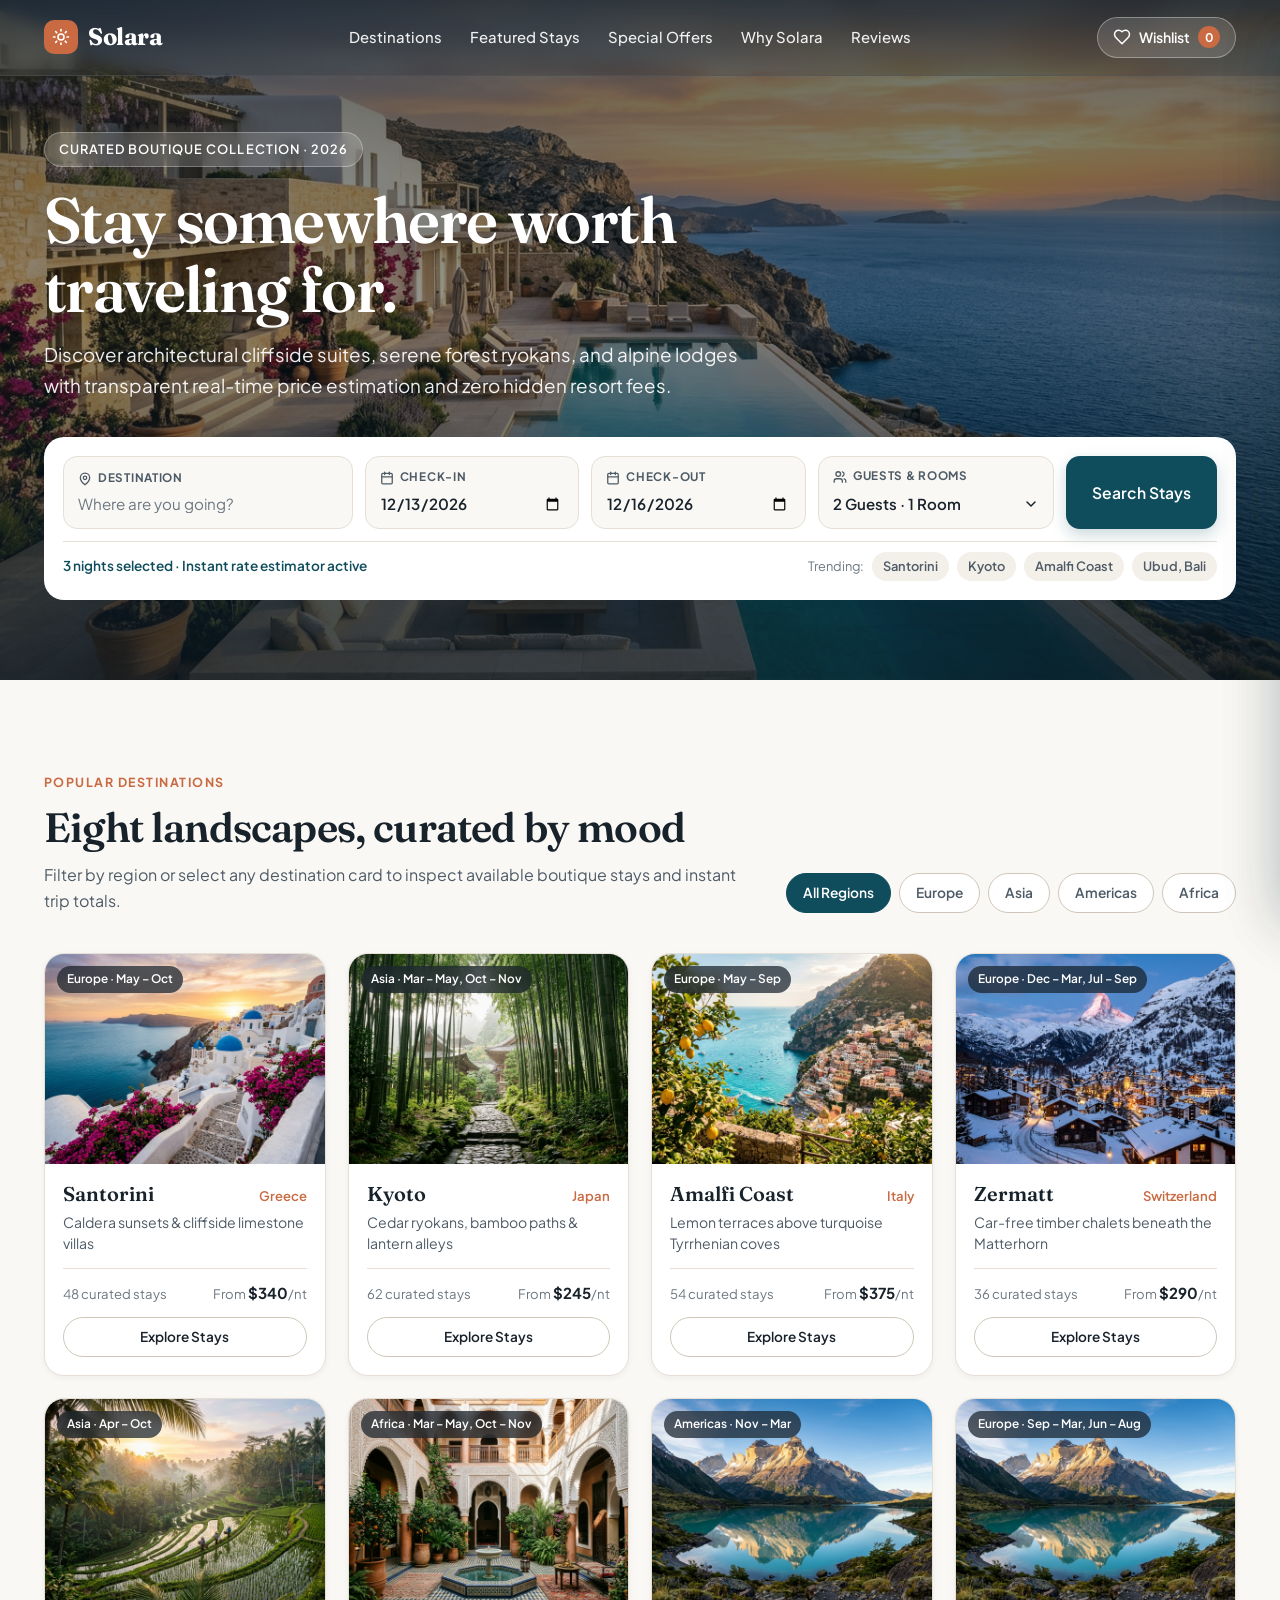
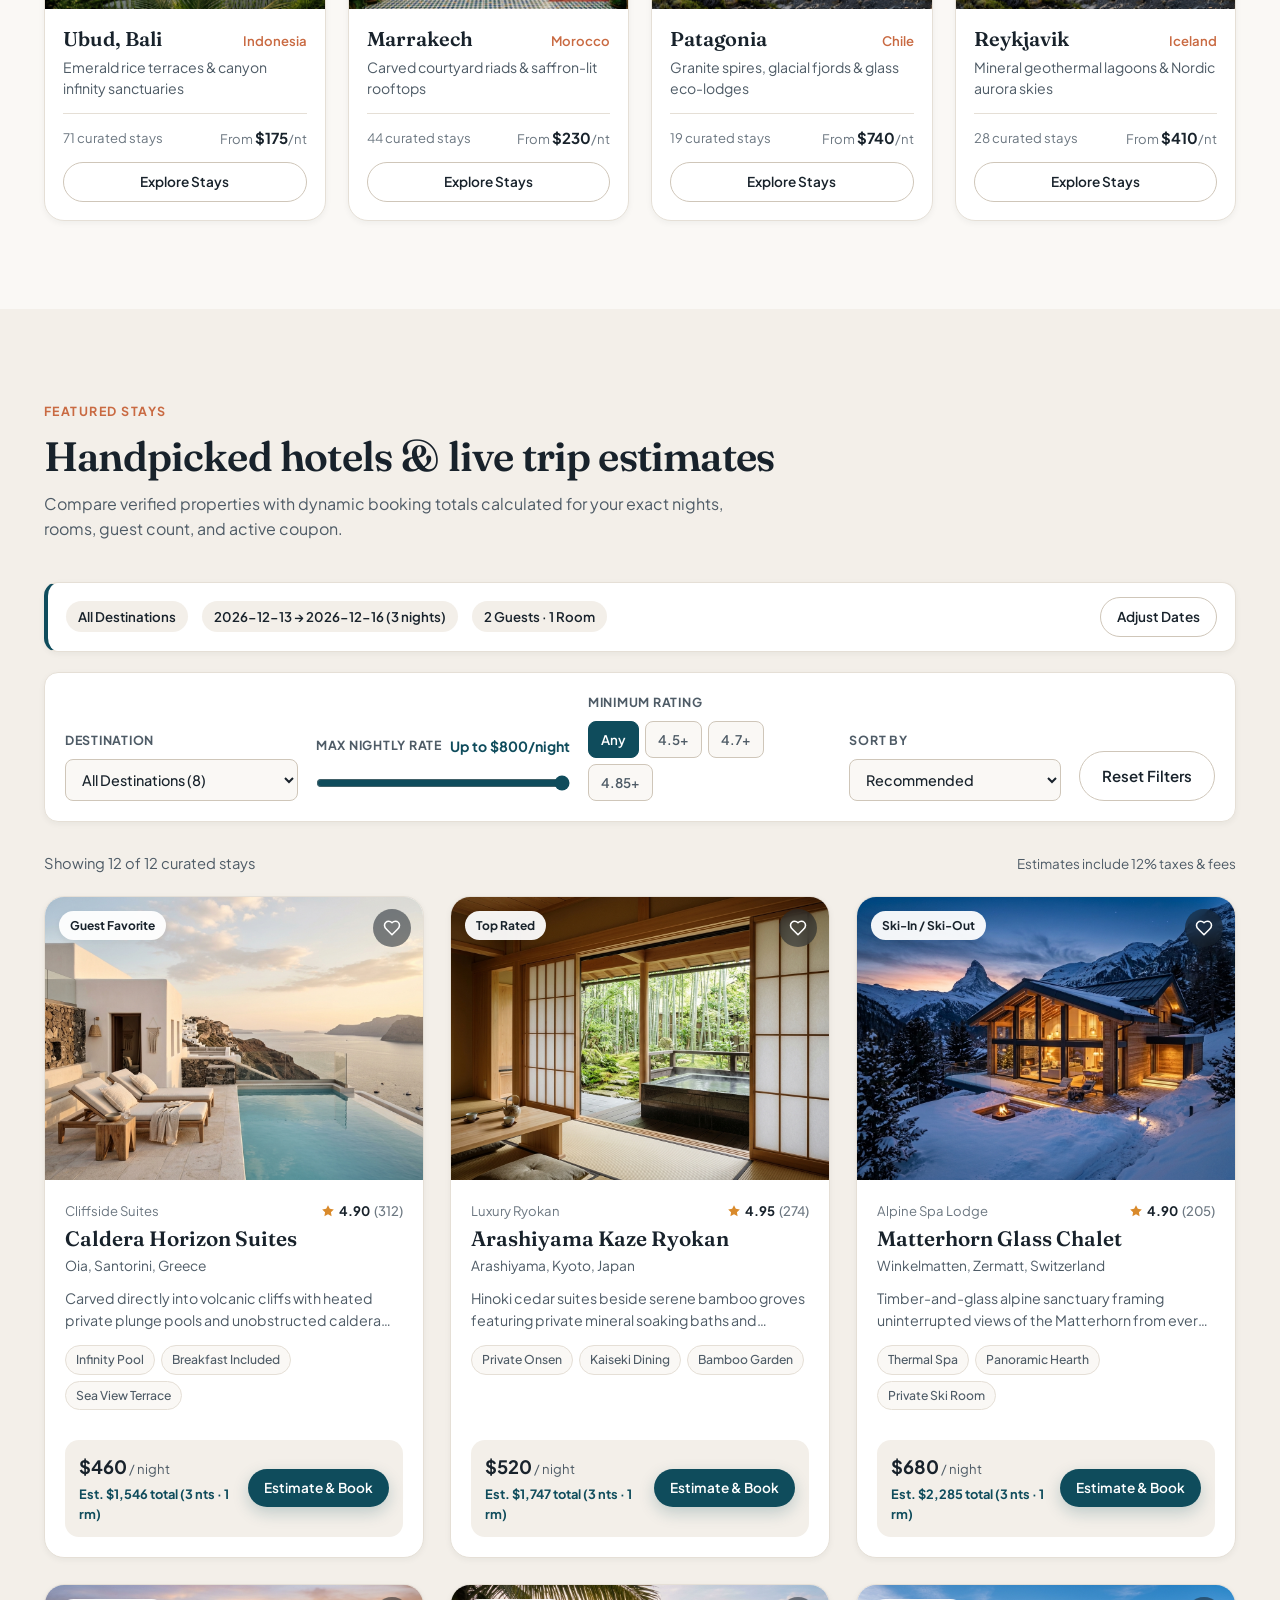
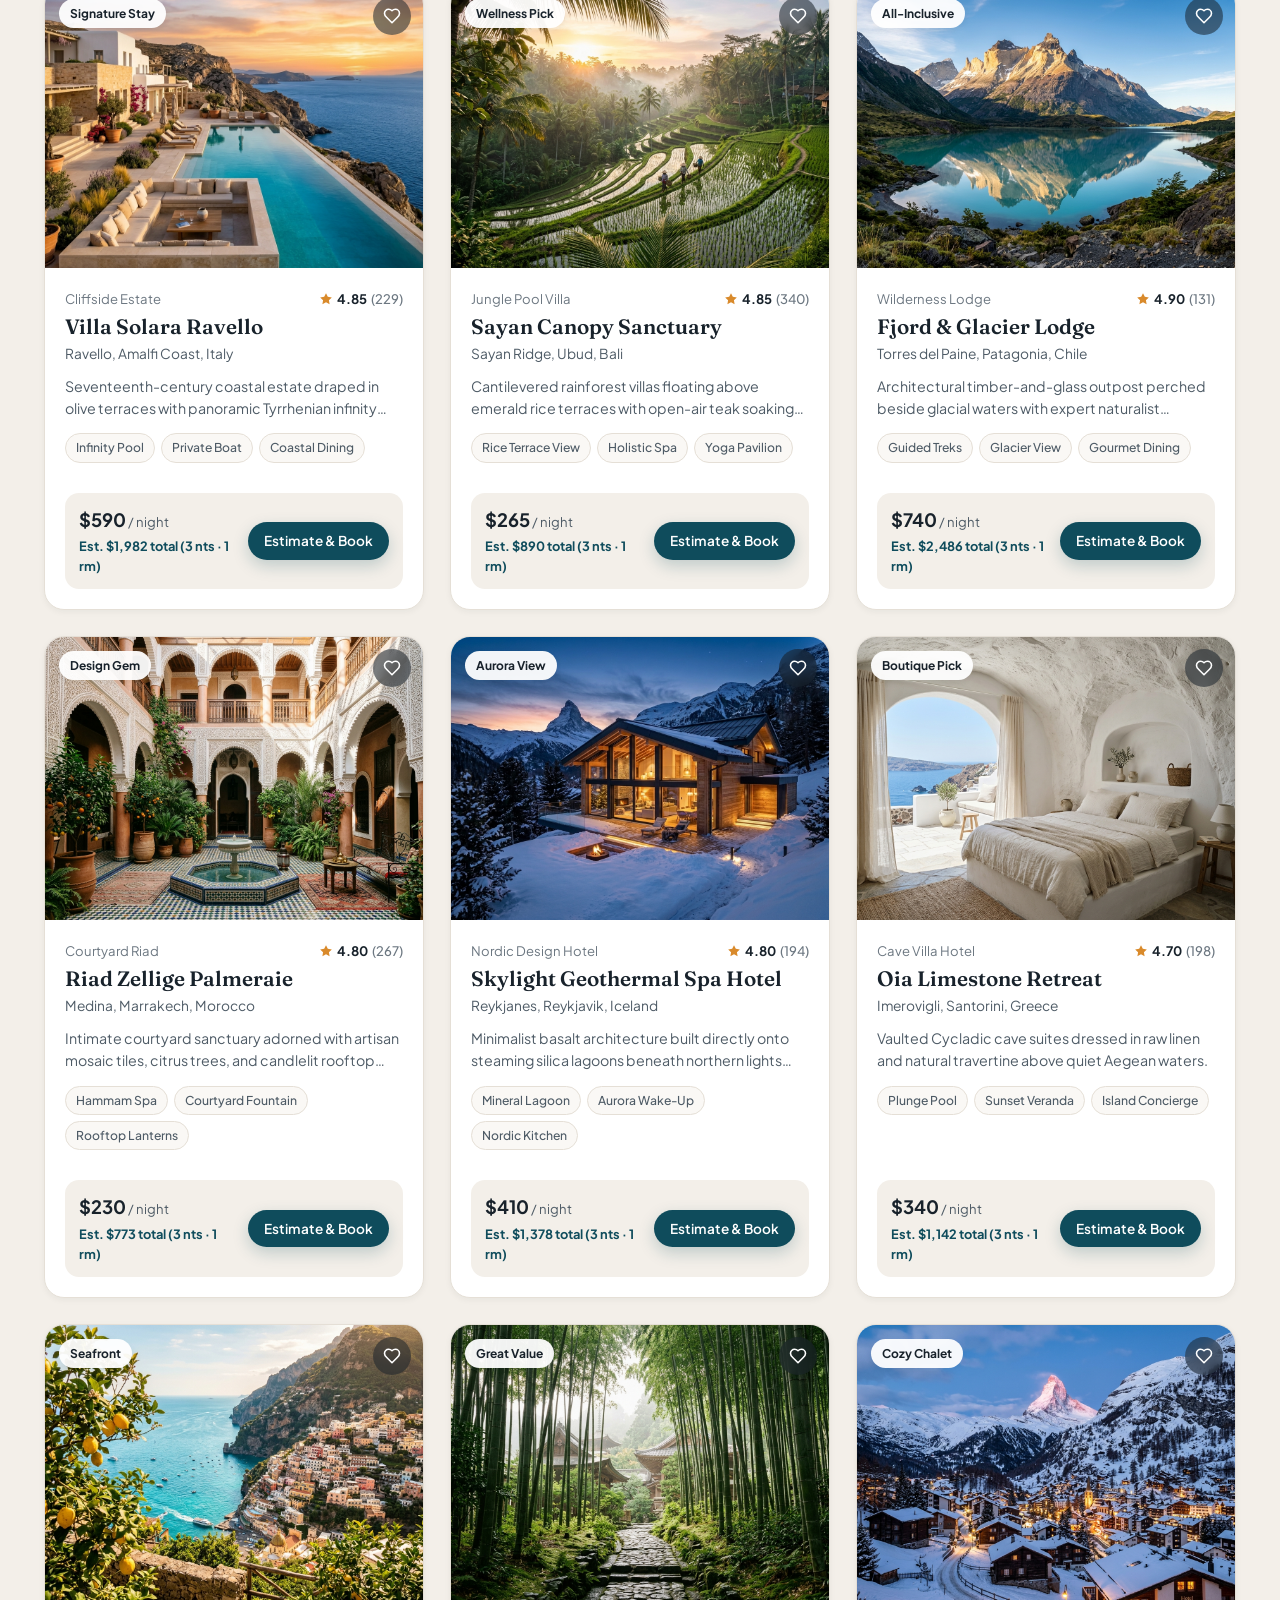
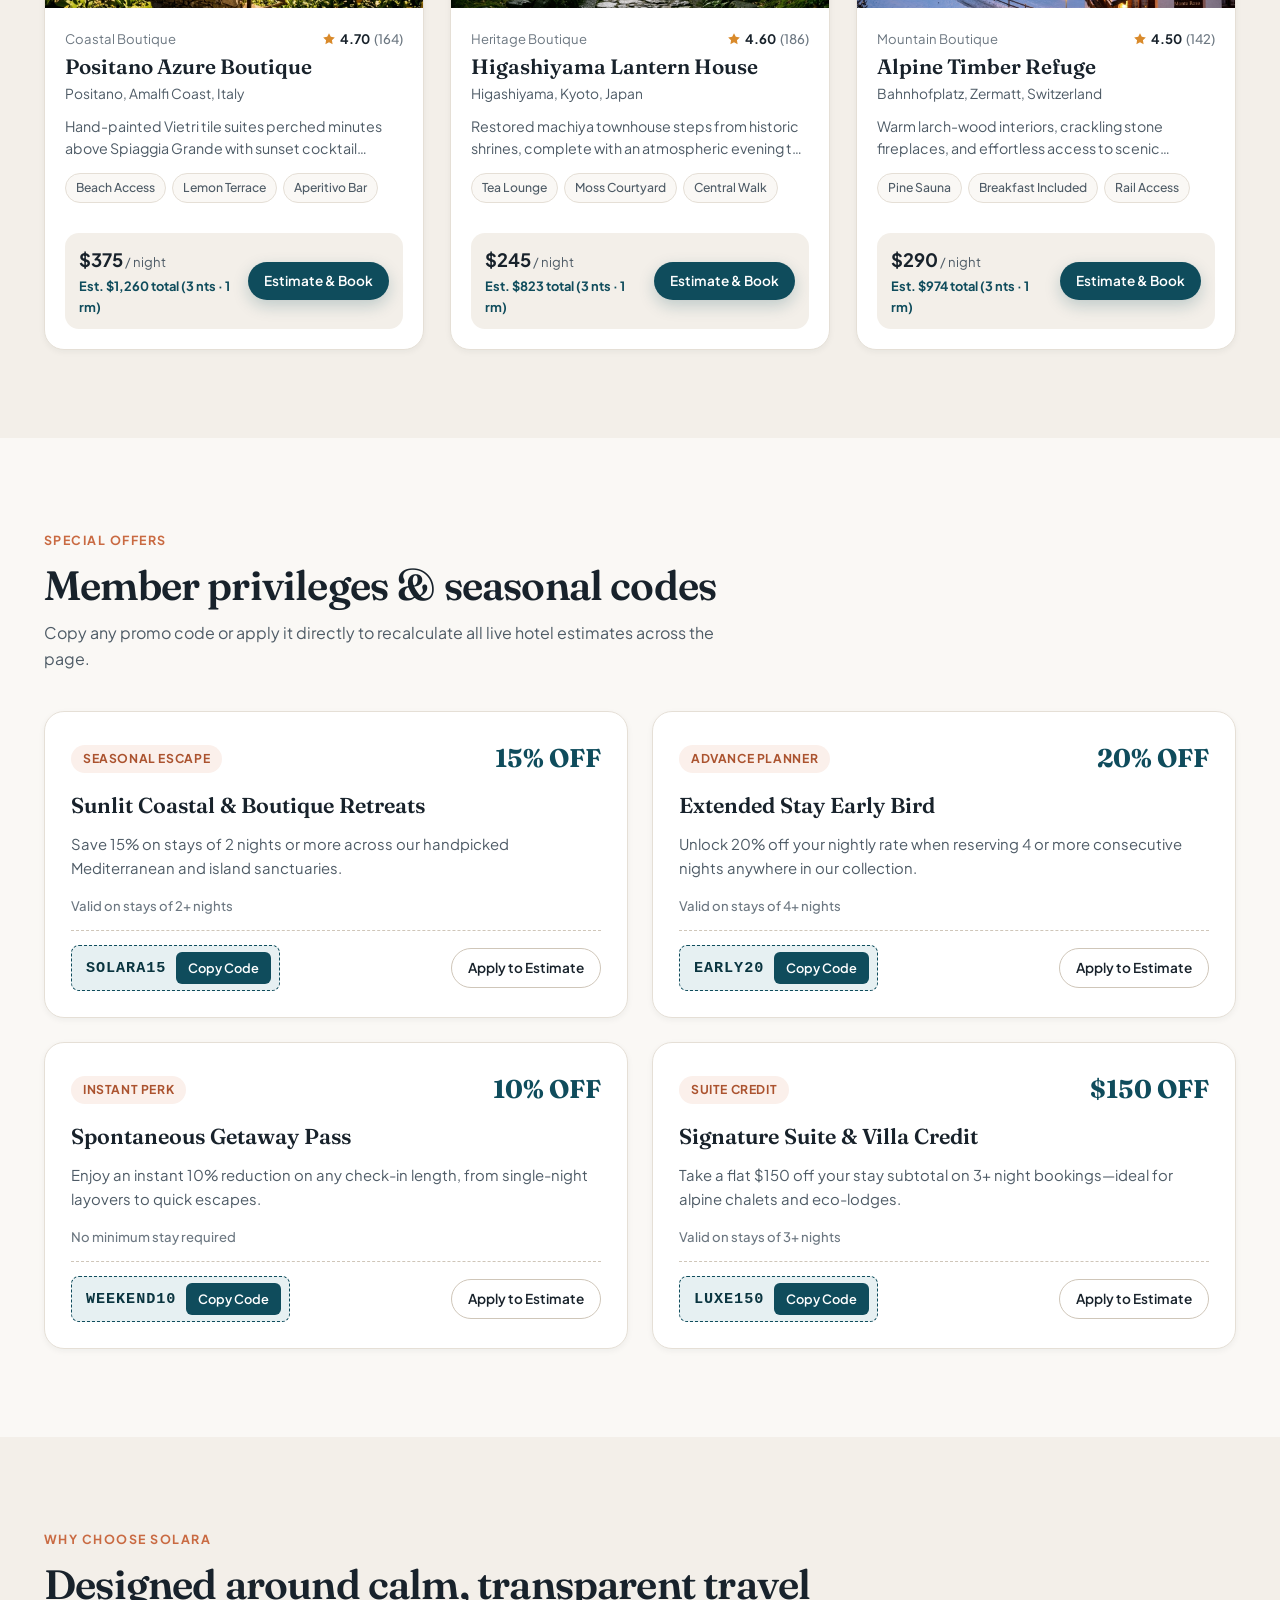
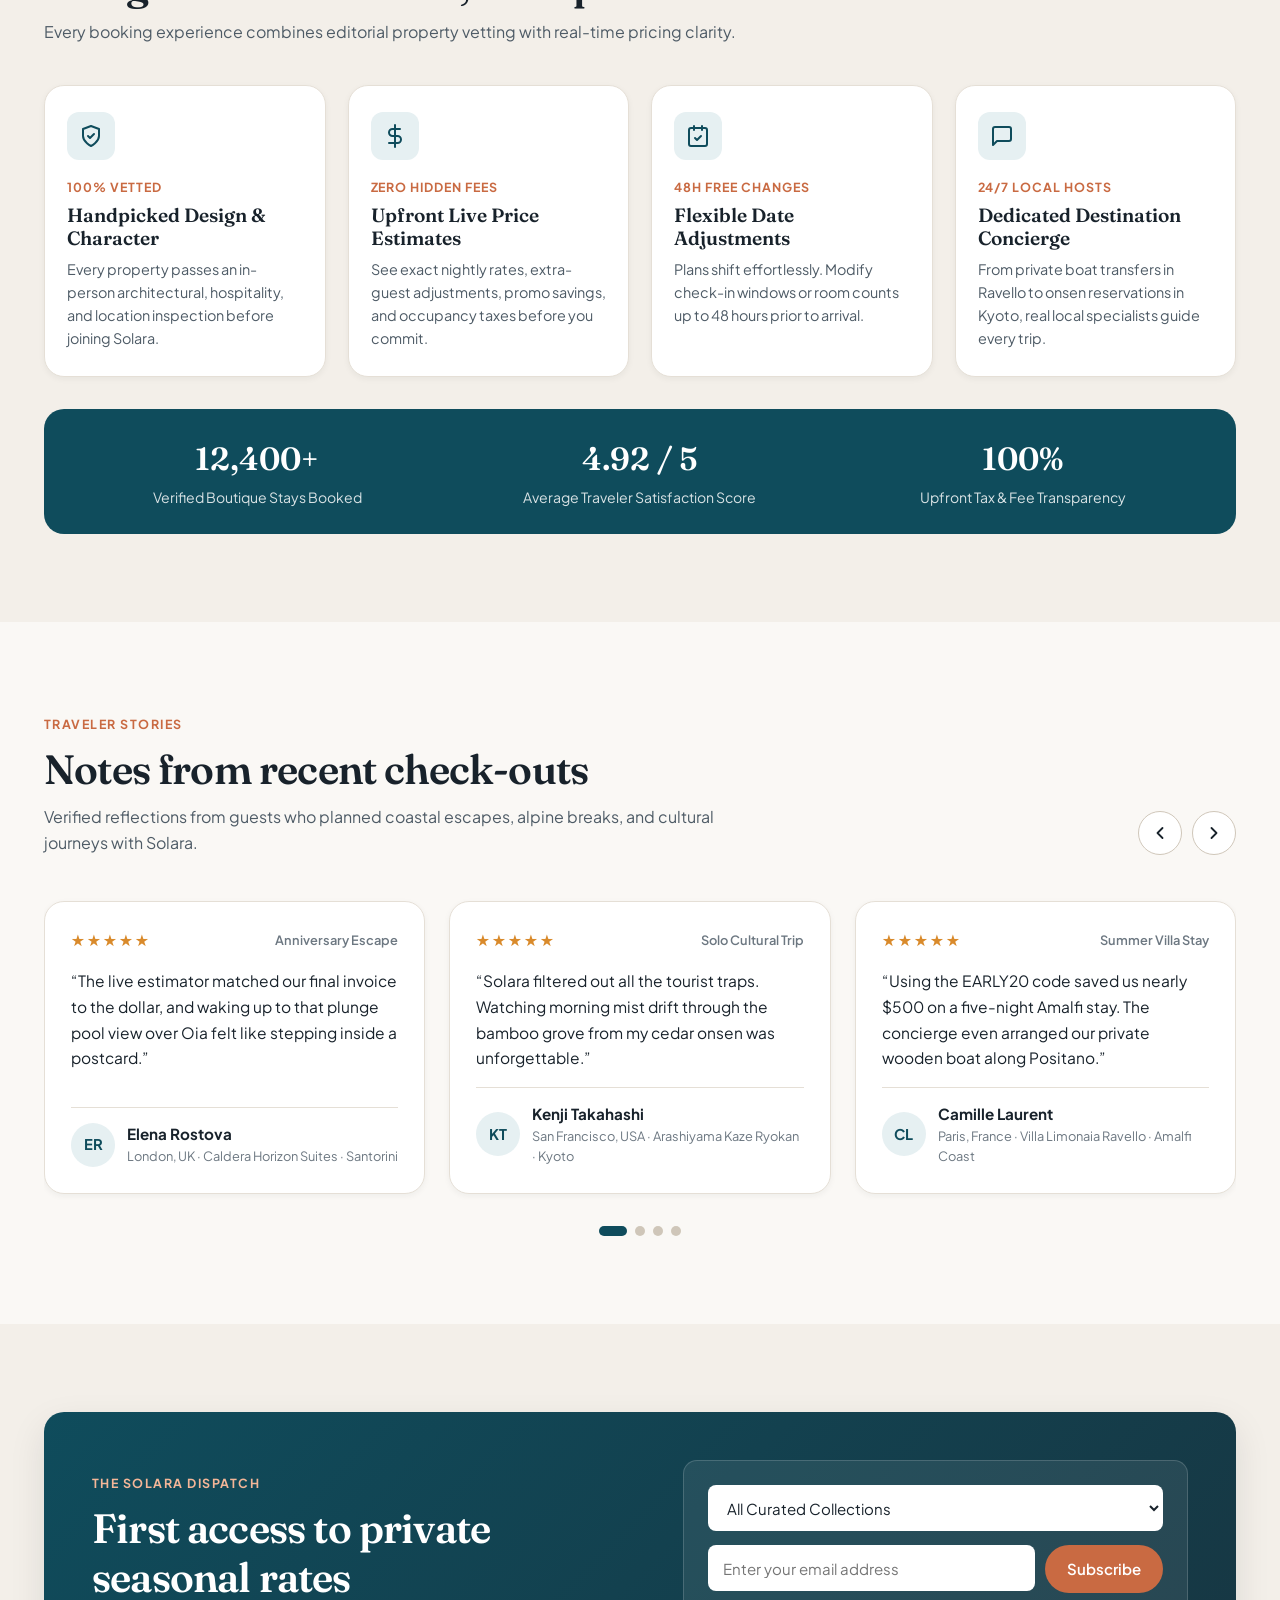
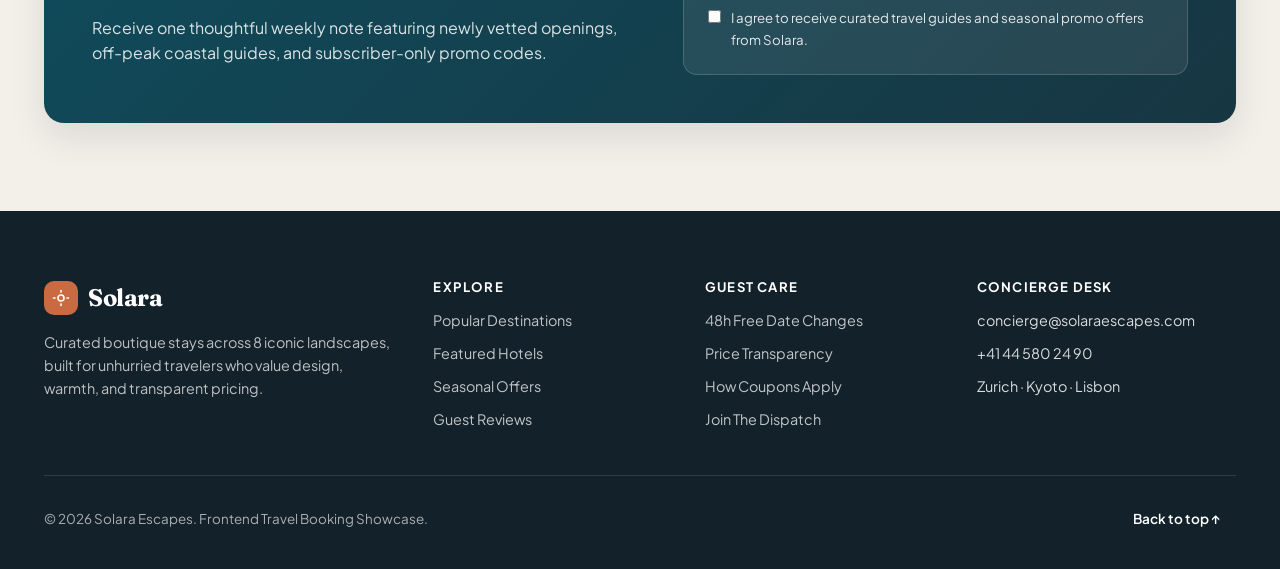
==== index.html @ 604e989c "first commit" ====
<!DOCTYPE html>
<html lang="en">
  <head>
    <meta charset="UTF-8" />
    <meta name="viewport" content="width=device-width, initial-scale=1.0" />
    <meta
      name="description"
      content="Solara curates architectural boutique hotels, cliffside villas, alpine chalets, and cultural sanctuaries with live transparent booking price estimation."
    />
    <title>Solara — Curated Boutique Stays & Travel Booking</title>

    <!-- Editorial Typography -->
    <link rel="preconnect" href="https://fonts.googleapis.com" />
    <link rel="preconnect" href="https://fonts.gstatic.com" crossorigin />
    <link
      href="https://fonts.googleapis.com/css2?family=Fraunces:opsz,wght@9..144,500;9..144,600;9..144,700&family=Plus+Jakarta+Sans:wght@400;500;600;700&display=swap"
      rel="stylesheet"
    />

    <!-- AOS (Animate On Scroll) -->
    <link rel="stylesheet" href="https://unpkg.com/aos@2.3.4/dist/aos.css" />

    <!-- Project Stylesheets -->
    <link rel="stylesheet" href="css/reset.css" />
    <link rel="stylesheet" href="css/style.css" />
    <link rel="stylesheet" href="css/responsive.css" />
  </head>
  <body>
    <!-- ===================================================================
         Header & Navigation
         =================================================================== -->
    <header id="siteHeader" class="site-header">
      <div class="container header-inner">
        <a href="#top" class="brand-logo" aria-label="Solara Homepage">
          <span class="brand-mark" aria-hidden="true">
            <svg width="18" height="18" viewBox="0 0 24 24" fill="none" stroke="currentColor" stroke-width="2.2" stroke-linecap="round" stroke-linejoin="round">
              <circle cx="12" cy="12" r="4"></circle>
              <path d="M12 2v2"></path>
              <path d="M12 20v2"></path>
              <path d="m4.93 4.93 1.41 1.41"></path>
              <path d="m17.66 17.66 1.41 1.41"></path>
              <path d="M2 12h2"></path>
              <path d="M20 12h2"></path>
              <path d="m6.34 17.66-1.41 1.41"></path>
              <path d="m19.07 4.93-1.41 1.41"></path>
            </svg>
          </span>
          <span>Solara</span>
        </a>

        <nav class="main-nav" aria-label="Primary Navigation">
          <a href="#destinations" class="nav-link">Destinations</a>
          <a href="#hotels" class="nav-link">Featured Stays</a>
          <a href="#offers" class="nav-link">Special Offers</a>
          <a href="#why-us" class="nav-link">Why Solara</a>
          <a href="#testimonials" class="nav-link">Reviews</a>
        </nav>

        <div class="header-actions">
          <button
            type="button"
            id="headerPromoPill"
            class="header-promo-pill"
            hidden
            title="Click to remove active promo code"
          ></button>

          <button
            type="button"
            id="wishlistOpenBtn"
            class="wishlist-trigger"
            aria-label="Open saved wishlist"
          >
            <svg width="18" height="18" viewBox="0 0 24 24" fill="none" stroke="currentColor" stroke-width="2" stroke-linecap="round" stroke-linejoin="round" aria-hidden="true">
              <path d="M19 14c1.49-1.46 3-3.21 3-5.5A5.5 5.5 0 0 0 16.5 3c-1.76 0-3 .5-4.5 2-1.5-1.5-2.74-2-4.5-2A5.5 5.5 0 0 0 2 8.5c0 2.3 1.5 4.05 3 5.5l7 7Z"></path>
            </svg>
            <span class="wishlist-label">Wishlist</span>
            <span id="wishlistCount" class="wishlist-count">0</span>
          </button>

          <button
            type="button"
            id="mobileMenuBtn"
            class="mobile-menu-btn"
            aria-label="Open navigation menu"
            aria-expanded="false"
            aria-controls="mobileNavPanel"
          >
            <svg width="22" height="22" viewBox="0 0 24 24" fill="none" stroke="currentColor" stroke-width="2" stroke-linecap="round" stroke-linejoin="round" aria-hidden="true">
              <line x1="3" y1="6" x2="21" y2="6"></line>
              <line x1="3" y1="12" x2="21" y2="12"></line>
              <line x1="3" y1="18" x2="21" y2="18"></line>
            </svg>
          </button>
        </div>
      </div>
    </header>

    <!-- Mobile Navigation Drawer -->
    <div id="mobileNavBackdrop" class="mobile-nav-backdrop" aria-hidden="true"></div>
    <aside
      id="mobileNavPanel"
      class="mobile-nav-panel"
      aria-label="Mobile Navigation"
      aria-hidden="true"
    >
      <div class="mobile-nav-header">
        <span class="brand-logo" style="font-size: 1.3rem;">
          <span class="brand-mark" aria-hidden="true" style="width: 28px; height: 28px;">
            <svg width="15" height="15" viewBox="0 0 24 24" fill="none" stroke="currentColor" stroke-width="2.2" stroke-linecap="round" stroke-linejoin="round">
              <circle cx="12" cy="12" r="4"></circle>
              <path d="M12 2v2"></path>
              <path d="M12 20v2"></path>
              <path d="M2 12h2"></path>
              <path d="M20 12h2"></path>
            </svg>
          </span>
          <span>Solara</span>
        </span>
        <button type="button" id="mobileNavCloseBtn" class="close-icon-btn" aria-label="Close navigation menu">
          <svg width="18" height="18" viewBox="0 0 24 24" fill="none" stroke="currentColor" stroke-width="2.2" stroke-linecap="round" stroke-linejoin="round">
            <line x1="18" y1="6" x2="6" y2="18"></line>
            <line x1="6" y1="6" x2="18" y2="18"></line>
          </svg>
        </button>
      </div>

      <nav class="mobile-nav-links">
        <a href="#destinations" class="mobile-nav-link">Popular Destinations</a>
        <a href="#hotels" class="mobile-nav-link">Featured Hotels</a>
        <a href="#offers" class="mobile-nav-link">Special Offers</a>
        <a href="#why-us" class="mobile-nav-link">Why Choose Us</a>
        <a href="#testimonials" class="mobile-nav-link">Traveler Stories</a>
        <a href="#newsletter" class="mobile-nav-link">Newsletter</a>
      </nav>

      <div class="mobile-nav-footer">
        <button type="button" id="mobileWishlistBtn" class="btn btn-secondary">
          View Saved Wishlist
        </button>
        <a href="#hotels" class="btn btn-primary mobile-nav-cta">Browse All Stays</a>
      </div>
    </aside>

    <!-- ===================================================================
         Main Content
         =================================================================== -->
    <main id="top">
      <!-- Hero Section with Destination Search -->
      <section class="hero" aria-label="Destination search hero">
        <div class="hero-media" aria-hidden="true">
          <img
            src="assets/images/hero-coastal.jpg"
            alt="Sunlit Mediterranean cliffside infinity pool overlooking turquoise sea at golden hour"
            class="hero-bg-img"
          />
          <div class="hero-scrim"></div>
        </div>

        <div class="container hero-content">
          <div class="hero-copy" data-aos="fade-up">
            <span class="hero-eyebrow">Curated Boutique Collection · 2026</span>
            <h1 class="hero-title">Stay somewhere worth traveling for.</h1>
            <p class="hero-subtitle">
              Discover architectural cliffside suites, serene forest ryokans, and alpine lodges with transparent real-time price estimation and zero hidden resort fees.
            </p>
          </div>

          <div class="search-card" data-aos="fade-up" data-aos-delay="120">
            <form id="heroSearchForm" class="search-form" novalidate>
              <!-- Destination Field -->
              <div class="search-field" id="destinationField">
                <label for="destinationInput" class="search-label">
                  <svg width="14" height="14" viewBox="0 0 24 24" fill="none" stroke="currentColor" stroke-width="2.2" stroke-linecap="round" stroke-linejoin="round" aria-hidden="true">
                    <path d="M20 10c0 6-8 12-8 12s-8-6-8-12a8 8 0 0 1 16 0Z"></path>
                    <circle cx="12" cy="10" r="3"></circle>
                  </svg>
                  Destination
                </label>
                <div class="search-input-wrap">
                  <input
                    type="text"
                    id="destinationInput"
                    class="search-input"
                    placeholder="Where are you going?"
                    autocomplete="off"
                    aria-autocomplete="list"
                    aria-controls="destinationSuggestions"
                  />
                  <button
                    type="button"
                    id="clearDestinationBtn"
                    class="input-clear-btn"
                    aria-label="Clear destination"
                    hidden
                  >
                    &times;
                  </button>
                </div>
                <div
                  id="destinationSuggestions"
                  class="destination-suggestions"
                  role="listbox"
                  hidden
                ></div>
              </div>

              <!-- Check-in Date -->
              <div class="search-field" id="checkInField">
                <label for="checkInInput" class="search-label">
                  <svg width="14" height="14" viewBox="0 0 24 24" fill="none" stroke="currentColor" stroke-width="2.2" stroke-linecap="round" stroke-linejoin="round" aria-hidden="true">
                    <rect width="18" height="18" x="3" y="4" rx="2" ry="2"></rect>
                    <line x1="16" y1="2" x2="16" y2="6"></line>
                    <line x1="8" y1="2" x2="8" y2="6"></line>
                    <line x1="3" y1="10" x2="21" y2="10"></line>
                  </svg>
                  Check-in
                </label>
                <input type="date" id="checkInInput" class="search-input" />
              </div>

              <!-- Check-out Date -->
              <div class="search-field" id="checkOutField">
                <label for="checkOutInput" class="search-label">
                  <svg width="14" height="14" viewBox="0 0 24 24" fill="none" stroke="currentColor" stroke-width="2.2" stroke-linecap="round" stroke-linejoin="round" aria-hidden="true">
                    <rect width="18" height="18" x="3" y="4" rx="2" ry="2"></rect>
                    <line x1="16" y1="2" x2="16" y2="6"></line>
                    <line x1="8" y1="2" x2="8" y2="6"></line>
                    <line x1="3" y1="10" x2="21" y2="10"></line>
                  </svg>
                  Check-out
                </label>
                <input type="date" id="checkOutInput" class="search-input" />
              </div>

              <!-- Guests & Rooms Selector -->
              <div class="search-field search-field--guests" id="guestsField">
                <span class="search-label">
                  <svg width="14" height="14" viewBox="0 0 24 24" fill="none" stroke="currentColor" stroke-width="2.2" stroke-linecap="round" stroke-linejoin="round" aria-hidden="true">
                    <path d="M16 21v-2a4 4 0 0 0-4-4H6a4 4 0 0 0-4 4v2"></path>
                    <circle cx="9" cy="7" r="4"></circle>
                    <path d="M22 21v-2a4 4 0 0 0-3-3.87"></path>
                    <path d="M16 3.13a4 4 0 0 1 0 7.75"></path>
                  </svg>
                  Guests &amp; Rooms
                </span>
                <button
                  type="button"
                  id="guestTriggerBtn"
                  class="guest-trigger-btn"
                  aria-expanded="false"
                  aria-controls="guestPopover"
                >
                  <span id="guestSummaryText">2 Guests &middot; 1 Room</span>
                  <svg width="16" height="16" viewBox="0 0 24 24" fill="none" stroke="currentColor" stroke-width="2.2" stroke-linecap="round" stroke-linejoin="round" aria-hidden="true">
                    <path d="m6 9 6 6 6-6"></path>
                  </svg>
                </button>

                <div id="guestPopover" class="guest-popover" hidden>
                  <div class="stepper-row">
                    <div class="stepper-info">
                      <strong>Adults</strong>
                      <span>Ages 13+</span>
                    </div>
                    <div class="stepper-controls">
                      <button type="button" class="stepper-btn" data-guest-control="adults" data-action="dec" aria-label="Decrease adults">&minus;</button>
                      <span id="adultsValue" class="stepper-value">2</span>
                      <button type="button" class="stepper-btn" data-guest-control="adults" data-action="inc" aria-label="Increase adults">+</button>
                    </div>
                  </div>

                  <div class="stepper-row">
                    <div class="stepper-info">
                      <strong>Children</strong>
                      <span>Ages 2 – 12</span>
                    </div>
                    <div class="stepper-controls">
                      <button type="button" class="stepper-btn" data-guest-control="children" data-action="dec" aria-label="Decrease children">&minus;</button>
                      <span id="childrenValue" class="stepper-value">0</span>
                      <button type="button" class="stepper-btn" data-guest-control="children" data-action="inc" aria-label="Increase children">+</button>
                    </div>
                  </div>

                  <div class="stepper-row">
                    <div class="stepper-info">
                      <strong>Rooms</strong>
                      <span>2 guests included per room</span>
                    </div>
                    <div class="stepper-controls">
                      <button type="button" class="stepper-btn" data-guest-control="rooms" data-action="dec" aria-label="Decrease rooms">&minus;</button>
                      <span id="roomsValue" class="stepper-value">1</span>
                      <button type="button" class="stepper-btn" data-guest-control="rooms" data-action="inc" aria-label="Increase rooms">+</button>
                    </div>
                  </div>

                  <p class="popover-note">
                    Extra guests beyond 2 per room add $35/night in live estimates. Rooms cannot exceed adults.
                  </p>

                  <button type="button" id="guestDoneBtn" class="btn btn-primary btn-sm">
                    Apply Selection
                  </button>
                </div>
              </div>

              <!-- Search Submit -->
              <button type="submit" class="btn btn-primary search-submit-btn">
                Search Stays
              </button>
            </form>

            <div class="search-feedback-bar">
              <div id="searchValidationMsg" class="search-validation-msg" role="status" aria-live="polite">
                3 nights selected &middot; Instant rate estimator active
              </div>
              <div class="hero-quick-chips" aria-label="Popular quick searches">
                <span class="quick-chip-label">Trending:</span>
                <button type="button" class="quick-chip" data-quick-dest="santorini">Santorini</button>
                <button type="button" class="quick-chip" data-quick-dest="kyoto">Kyoto</button>
                <button type="button" class="quick-chip" data-quick-dest="amalfi">Amalfi Coast</button>
                <button type="button" class="quick-chip" data-quick-dest="bali">Ubud, Bali</button>
              </div>
            </div>
          </div>
        </div>
      </section>

      <!-- Popular Destinations -->
      <section id="destinations" class="section">
        <div class="container">
          <div class="section-header" data-aos="fade-up">
            <div>
              <span class="section-eyebrow">Popular Destinations</span>
              <h2 class="section-title">Eight landscapes, curated by mood</h2>
              <p class="section-subtitle">
                Filter by region or select any destination card to inspect available boutique stays and instant trip totals.
              </p>
            </div>

            <div id="regionFilters" class="filter-pills" role="group" aria-label="Filter destinations by region">
              <button type="button" class="filter-pill is-active" data-region="All">All Regions</button>
              <button type="button" class="filter-pill" data-region="Europe">Europe</button>
              <button type="button" class="filter-pill" data-region="Asia">Asia</button>
              <button type="button" class="filter-pill" data-region="Americas">Americas</button>
              <button type="button" class="filter-pill" data-region="Africa">Africa</button>
            </div>
          </div>

          <div id="destinationsGrid" class="destinations-grid"></div>
        </div>
      </section>

      <!-- Featured Hotels -->
      <section id="hotels" class="section section-alt">
        <div class="container">
          <div class="section-header" data-aos="fade-up">
            <div>
              <span class="section-eyebrow">Featured Stays</span>
              <h2 class="section-title">Handpicked hotels &amp; live trip estimates</h2>
              <p class="section-subtitle">
                Compare verified properties with dynamic booking totals calculated for your exact nights, rooms, guest count, and active coupon.
              </p>
            </div>
          </div>

          <!-- Active Search Context Banner -->
          <div id="tripContextBanner" class="trip-context-banner" data-aos="fade-up">
            <div class="trip-context-details">
              <span id="contextDestinationChip" class="context-chip">All Destinations</span>
              <span id="contextDatesChip" class="context-chip">3 nights</span>
              <span id="contextGuestsChip" class="context-chip">2 Guests &middot; 1 Room</span>
              <span id="contextPromoChip" class="context-chip is-promo" hidden></span>
            </div>
            <div class="context-actions">
              <button type="button" id="clearPromoBtn" class="btn btn-ghost btn-sm" hidden>
                Remove Promo
              </button>
              <a href="#top" class="btn btn-secondary btn-sm">Adjust Dates</a>
            </div>
          </div>

          <!-- Filter & Sort Toolbar -->
          <div class="hotel-toolbar" data-aos="fade-up" data-aos-delay="80">
            <div class="toolbar-group">
              <label for="hotelDestinationFilter" class="toolbar-label">Destination</label>
              <select id="hotelDestinationFilter" class="toolbar-select">
                <option value="all">All Destinations (8)</option>
              </select>
            </div>

            <div class="toolbar-group">
              <label for="priceRangeFilter" class="toolbar-label">
                <span>Max Nightly Rate</span>
                <strong id="priceRangeLabel">Up to $800/night</strong>
              </label>
              <input
                type="range"
                id="priceRangeFilter"
                class="price-range-slider"
                min="200"
                max="800"
                step="20"
                value="800"
              />
            </div>

            <div class="toolbar-group">
              <span class="toolbar-label">Minimum Rating</span>
              <div id="ratingFilters" class="rating-pills" role="group" aria-label="Minimum hotel rating">
                <button type="button" class="rating-pill is-active" data-rating="0">Any</button>
                <button type="button" class="rating-pill" data-rating="4.5">4.5+</button>
                <button type="button" class="rating-pill" data-rating="4.7">4.7+</button>
                <button type="button" class="rating-pill" data-rating="4.85">4.85+</button>
              </div>
            </div>

            <div class="toolbar-group">
              <label for="hotelSortSelect" class="toolbar-label">Sort By</label>
              <select id="hotelSortSelect" class="toolbar-select">
                <option value="recommended">Recommended</option>
                <option value="price-asc">Price: Low to High</option>
                <option value="price-desc">Price: High to Low</option>
                <option value="rating-desc">Highest Rated</option>
                <option value="reviews-desc">Most Reviewed</option>
              </select>
            </div>

            <div class="toolbar-reset-wrap">
              <button type="button" id="resetFiltersBtn" class="btn btn-secondary">
                Reset Filters
              </button>
            </div>
          </div>

          <div class="results-summary-row">
            <span id="hotelsResultCount">Showing 12 of 12 curated stays</span>
            <span style="font-size: 0.84rem;">Estimates include 12% taxes &amp; fees</span>
          </div>

          <div id="hotelsGrid" class="hotels-grid"></div>
        </div>
      </section>

      <!-- Special Offers -->
      <section id="offers" class="section">
        <div class="container">
          <div class="section-header" data-aos="fade-up">
            <div>
              <span class="section-eyebrow">Special Offers</span>
              <h2 class="section-title">Member privileges &amp; seasonal codes</h2>
              <p class="section-subtitle">
                Copy any promo code or apply it directly to recalculate all live hotel estimates across the page.
              </p>
            </div>
          </div>

          <div id="offersGrid" class="offers-grid"></div>
        </div>
      </section>

      <!-- Why Choose Us -->
      <section id="why-us" class="section section-alt">
        <div class="container">
          <div class="section-header" data-aos="fade-up">
            <div>
              <span class="section-eyebrow">Why Choose Solara</span>
              <h2 class="section-title">Designed around calm, transparent travel</h2>
              <p class="section-subtitle">
                Every booking experience combines editorial property vetting with real-time pricing clarity.
              </p>
            </div>
          </div>

          <div id="whyChooseGrid" class="why-grid"></div>

          <div class="trust-strip" data-aos="fade-up" data-aos-delay="100">
            <div class="trust-stat">
              <strong>12,400+</strong>
              <span>Verified Boutique Stays Booked</span>
            </div>
            <div class="trust-stat">
              <strong>4.92 / 5</strong>
              <span>Average Traveler Satisfaction Score</span>
            </div>
            <div class="trust-stat">
              <strong>100%</strong>
              <span>Upfront Tax &amp; Fee Transparency</span>
            </div>
          </div>
        </div>
      </section>

      <!-- Customer Testimonials -->
      <section id="testimonials" class="section">
        <div class="container">
          <div class="section-header" data-aos="fade-up">
            <div>
              <span class="section-eyebrow">Traveler Stories</span>
              <h2 class="section-title">Notes from recent check-outs</h2>
              <p class="section-subtitle">
                Verified reflections from guests who planned coastal escapes, alpine breaks, and cultural journeys with Solara.
              </p>
            </div>

            <div class="slider-controls">
              <button
                type="button"
                id="testimonialPrevBtn"
                class="slider-arrow-btn"
                aria-label="Previous testimonials"
              >
                <svg width="20" height="20" viewBox="0 0 24 24" fill="none" stroke="currentColor" stroke-width="2.2" stroke-linecap="round" stroke-linejoin="round" aria-hidden="true">
                  <path d="m15 18-6-6 6-6"></path>
                </svg>
              </button>
              <button
                type="button"
                id="testimonialNextBtn"
                class="slider-arrow-btn"
                aria-label="Next testimonials"
              >
                <svg width="20" height="20" viewBox="0 0 24 24" fill="none" stroke="currentColor" stroke-width="2.2" stroke-linecap="round" stroke-linejoin="round" aria-hidden="true">
                  <path d="m9 18 6-6-6-6"></path>
                </svg>
              </button>
            </div>
          </div>

          <div class="slider-viewport" data-aos="fade-up" data-aos-delay="80">
            <div id="testimonialTrack" class="testimonial-track" aria-live="polite"></div>
          </div>

          <div id="testimonialDots" class="slider-dots" role="group" aria-label="Testimonial slider pagination"></div>
        </div>
      </section>

      <!-- Newsletter Subscription -->
      <section id="newsletter" class="section section-alt">
        <div class="container">
          <div class="newsletter-box" data-aos="fade-up">
            <div class="newsletter-copy">
              <span class="section-eyebrow">The Solara Dispatch</span>
              <h2 class="section-title">First access to private seasonal rates</h2>
              <p>
                Receive one thoughtful weekly note featuring newly vetted openings, off-peak coastal guides, and subscriber-only promo codes.
              </p>
            </div>

            <form id="newsletterForm" class="newsletter-form" novalidate>
              <label for="newsletterInterest" class="sr-only">Preferred Travel Style</label>
              <select id="newsletterInterest" class="newsletter-select">
                <option value="all">All Curated Collections</option>
                <option value="coastal">Coastal &amp; Island Sanctuaries</option>
                <option value="alpine">Alpine Chalets &amp; Wellness</option>
                <option value="cultural">Heritage Cities &amp; Riads</option>
              </select>

              <div class="newsletter-input-row">
                <label for="newsletterEmail" class="sr-only">Email Address</label>
                <input
                  type="email"
                  id="newsletterEmail"
                  class="newsletter-input"
                  placeholder="Enter your email address"
                  autocomplete="email"
                />
                <button type="submit" id="newsletterSubmitBtn" class="btn btn-accent">
                  Subscribe
                </button>
              </div>

              <label class="newsletter-consent">
                <input type="checkbox" id="newsletterConsent" />
                <span>I agree to receive curated travel guides and seasonal promo offers from Solara.</span>
              </label>

              <div
                id="newsletterFeedback"
                class="newsletter-feedback"
                role="status"
                aria-live="polite"
                hidden
              ></div>
            </form>
          </div>
        </div>
      </section>
    </main>

    <!-- ===================================================================
         Footer
         =================================================================== -->
    <footer class="site-footer">
      <div class="container">
        <div class="footer-grid">
          <div class="footer-brand">
            <a href="#top" class="brand-logo" style="color: #ffffff;">
              <span class="brand-mark" aria-hidden="true">
                <svg width="18" height="18" viewBox="0 0 24 24" fill="none" stroke="currentColor" stroke-width="2.2" stroke-linecap="round" stroke-linejoin="round">
                  <circle cx="12" cy="12" r="4"></circle>
                  <path d="M12 2v2"></path>
                  <path d="M12 20v2"></path>
                  <path d="M2 12h2"></path>
                  <path d="M20 12h2"></path>
                </svg>
              </span>
              <span>Solara</span>
            </a>
            <p>
              Curated boutique stays across 8 iconic landscapes, built for unhurried travelers who value design, warmth, and transparent pricing.
            </p>
          </div>

          <div>
            <h3 class="footer-heading">Explore</h3>
            <ul class="footer-links">
              <li><a href="#destinations">Popular Destinations</a></li>
              <li><a href="#hotels">Featured Hotels</a></li>
              <li><a href="#offers">Seasonal Offers</a></li>
              <li><a href="#testimonials">Guest Reviews</a></li>
            </ul>
          </div>

          <div>
            <h3 class="footer-heading">Guest Care</h3>
            <ul class="footer-links">
              <li><a href="#why-us">48h Free Date Changes</a></li>
              <li><a href="#why-us">Price Transparency</a></li>
              <li><a href="#offers">How Coupons Apply</a></li>
              <li><a href="#newsletter">Join The Dispatch</a></li>
            </ul>
          </div>

          <div>
            <h3 class="footer-heading">Concierge Desk</h3>
            <ul class="footer-links">
              <li><span>concierge@solaraescapes.com</span></li>
              <li><span>+41 44 580 24 90</span></li>
              <li><span>Zurich &middot; Kyoto &middot; Lisbon</span></li>
            </ul>
          </div>
        </div>

        <div class="footer-bottom">
          <span>&copy; 2026 Solara Escapes. Frontend Travel Booking Showcase.</span>
          <a href="#top" class="btn btn-ghost btn-sm" style="color: #ffffff;">Back to top &uarr;</a>
        </div>
      </div>
    </footer>

    <!-- ===================================================================
         Saved Wishlist Drawer (LocalStorage)
         =================================================================== -->
    <div id="wishlistBackdrop" class="drawer-backdrop" aria-hidden="true"></div>
    <aside
      id="wishlistDrawer"
      class="wishlist-drawer"
      role="dialog"
      aria-modal="true"
      aria-labelledby="wishlistDrawerTitle"
      aria-hidden="true"
    >
      <div class="drawer-header">
        <h2 id="wishlistDrawerTitle">Saved Stays</h2>
        <button type="button" id="wishlistCloseBtn" class="close-icon-btn" aria-label="Close wishlist">
          <svg width="18" height="18" viewBox="0 0 24 24" fill="none" stroke="currentColor" stroke-width="2.2" stroke-linecap="round" stroke-linejoin="round">
            <line x1="18" y1="6" x2="6" y2="18"></line>
            <line x1="6" y1="6" x2="18" y2="18"></line>
          </svg>
        </button>
      </div>

      <div id="wishlistItems" class="drawer-body"></div>

      <div class="drawer-footer">
        <button type="button" id="wishlistClearBtn" class="btn btn-ghost btn-sm">
          Clear Wishlist
        </button>
        <a href="#hotels" id="wishlistExploreBtn" class="btn btn-primary btn-sm">
          Browse Hotels
        </a>
      </div>
    </aside>

    <!-- ===================================================================
         Booking Price Estimator Modal
         =================================================================== -->
    <div id="estimatorBackdrop" class="modal-backdrop" aria-hidden="true"></div>
    <section
      id="estimatorModal"
      class="estimator-modal"
      role="dialog"
      aria-modal="true"
      aria-labelledby="estimatorModalTitle"
      aria-hidden="true"
    >
      <div class="modal-header">
        <h2 id="estimatorModalTitle">Booking Price Estimator</h2>
        <button type="button" id="estimatorCloseBtn" class="close-icon-btn" aria-label="Close price estimator">
          <svg width="18" height="18" viewBox="0 0 24 24" fill="none" stroke="currentColor" stroke-width="2.2" stroke-linecap="round" stroke-linejoin="round">
            <line x1="18" y1="6" x2="6" y2="18"></line>
            <line x1="6" y1="6" x2="18" y2="18"></line>
          </svg>
        </button>
      </div>

      <div class="modal-body">
        <div id="estimatorHotelSummary" class="modal-hotel-summary"></div>

        <div class="modal-controls-grid">
          <div class="modal-field">
            <label for="modalCheckIn">Check-in Date</label>
            <input type="date" id="modalCheckIn" />
          </div>
          <div class="modal-field">
            <label for="modalCheckOut">Check-out Date</label>
            <input type="date" id="modalCheckOut" />
          </div>
          <div class="modal-field">
            <label for="modalRooms">Rooms</label>
            <select id="modalRooms">
              <option value="1">1 Room</option>
              <option value="2">2 Rooms</option>
              <option value="3">3 Rooms</option>
              <option value="4">4 Rooms</option>
            </select>
          </div>
          <div class="modal-field">
            <label for="modalAdults">Adults &amp; Children</label>
            <div style="display: grid; grid-template-columns: 1fr 1fr; gap: 8px;">
              <select id="modalAdults" aria-label="Adults count">
                <option value="1">1 Adult</option>
                <option value="2">2 Adults</option>
                <option value="3">3 Adults</option>
                <option value="4">4 Adults</option>
                <option value="5">5 Adults</option>
                <option value="6">6 Adults</option>
              </select>
              <select id="modalChildren" aria-label="Children count">
                <option value="0">0 Children</option>
                <option value="1">1 Child</option>
                <option value="2">2 Children</option>
                <option value="3">3 Children</option>
                <option value="4">4 Children</option>
              </select>
            </div>
          </div>
        </div>

        <div class="modal-field">
          <label for="modalCouponInput">Promo Code (e.g. SOLARA15, EARLY20, WEEKEND10, LUXE150)</label>
          <div class="modal-coupon-row">
            <input
              type="text"
              id="modalCouponInput"
              placeholder="Enter promo code"
              style="text-transform: uppercase;"
            />
            <button type="button" id="modalApplyCouponBtn" class="btn btn-secondary">
              Apply Code
            </button>
          </div>
          <span id="modalCouponNote" style="font-size: 0.82rem; color: var(--ink-secondary);"></span>
        </div>

        <div id="modalDateError" class="newsletter-feedback is-error" hidden style="color: var(--status-danger); background: var(--status-danger-soft); border-color: var(--status-danger);"></div>

        <div id="modalBreakdown" class="breakdown-card"></div>

        <div
          id="modalConfirmFeedback"
          class="newsletter-feedback is-success"
          hidden
          style="color: var(--status-success); background: var(--status-success-soft); border-color: var(--status-success);"
        ></div>
      </div>

      <div class="modal-footer">
        <span style="font-size: 0.82rem; color: var(--ink-muted);">
          Free cancellation up to 48 hours before check-in
        </span>
        <button type="button" id="modalSaveEstimateBtn" class="btn btn-primary">
          Save Trip Estimate
        </button>
      </div>
    </section>

    <!-- Toast Region -->
    <div id="toastRegion" class="toast-region" aria-live="polite" aria-atomic="true"></div>

    <!-- Scripts -->
    <script src="https://unpkg.com/aos@2.3.4/dist/aos.js"></script>
    <script src="js/data.js"></script>
    <script src="js/storage.js"></script>
    <script src="js/validation.js"></script>
    <script src="js/slider.js"></script>
    <script src="js/main.js"></script>
  </body>
</html>
---- css/style.css ----
/* ==========================================================================
   Solara Travel Booking — Main Stylesheet
   ========================================================================== */

:root {
  --bg-page: #faf8f5;
  --bg-surface: #ffffff;
  --bg-surface-alt: #f3efe9;
  --bg-surface-warm: #ebe4da;

  --ink-primary: #18222b;
  --ink-secondary: #4e5b66;
  --ink-muted: #6c7781;

  --brand-primary: #0f4c5c;
  --brand-primary-dark: #0a3540;
  --brand-primary-soft: #e6f0f2;

  --brand-accent: #c96a42;
  --brand-accent-dark: #ab532f;
  --brand-accent-soft: #fbf0eb;

  --status-success: #1b7452;
  --status-success-soft: #e7f5ef;
  --status-danger: #b5352b;
  --status-danger-soft: #fdeceb;
  --status-warning: #9a6510;

  --border-subtle: #e5dfd6;
  --border-strong: #cfc6b9;

  --font-display: 'Fraunces', Georgia, 'Times New Roman', serif;
  --font-sans: 'Plus Jakarta Sans', -apple-system, BlinkMacSystemFont, 'Segoe UI', Roboto, sans-serif;

  --shadow-xs: 0 2px 6px rgba(24, 34, 43, 0.05);
  --shadow-sm: 0 6px 18px rgba(24, 34, 43, 0.06);
  --shadow-md: 0 14px 36px rgba(24, 34, 43, 0.1);
  --shadow-lg: 0 24px 56px rgba(15, 40, 48, 0.16);

  --radius-sm: 8px;
  --radius-md: 14px;
  --radius-lg: 20px;
  --radius-pill: 999px;

  --container-max: 1240px;
  --header-height: 76px;
  --transition-fast: 180ms cubic-bezier(0.22, 1, 0.36, 1);
  --transition-base: 280ms cubic-bezier(0.22, 1, 0.36, 1);
}

body {
  font-family: var(--font-sans);
  background-color: var(--bg-page);
  color: var(--ink-primary);
}

body.no-scroll {
  overflow: hidden;
}

.container {
  width: 100%;
  max-width: var(--container-max);
  margin-inline: auto;
  padding-inline: 24px;
}

.section {
  position: relative;
  z-index: 1;
  padding-block: 88px;
}

section[id] {
  scroll-margin-top: calc(var(--header-height) + 16px);
}

.section-alt {
  background-color: var(--bg-surface-alt);
}

.section-header {
  display: flex;
  align-items: flex-end;
  justify-content: space-between;
  gap: 24px;
  margin-bottom: 40px;
  flex-wrap: wrap;
}

.section-eyebrow {
  display: inline-flex;
  align-items: center;
  gap: 8px;
  font-size: 0.78rem;
  font-weight: 700;
  letter-spacing: 0.12em;
  text-transform: uppercase;
  color: var(--brand-accent);
  margin-bottom: 10px;
}

.section-title {
  font-family: var(--font-display);
  font-size: clamp(1.9rem, 3.2vw, 2.75rem);
  font-weight: 600;
  letter-spacing: -0.02em;
  color: var(--ink-primary);
}

.section-subtitle {
  margin-top: 10px;
  max-width: 58ch;
  color: var(--ink-secondary);
  font-size: 1rem;
}

/* Buttons */
.btn {
  display: inline-flex;
  align-items: center;
  justify-content: center;
  gap: 8px;
  font-weight: 600;
  font-size: 0.94rem;
  border-radius: var(--radius-pill);
  padding: 12px 22px;
  transition: transform var(--transition-fast), background-color var(--transition-fast),
    color var(--transition-fast), border-color var(--transition-fast), box-shadow var(--transition-fast);
  white-space: nowrap;
}

.btn:active {
  transform: translateY(1px);
}

.btn-primary {
  background-color: var(--brand-primary);
  color: #ffffff;
  box-shadow: 0 6px 16px rgba(15, 76, 92, 0.22);
}

.btn-primary:hover {
  background-color: var(--brand-primary-dark);
  box-shadow: 0 8px 20px rgba(15, 76, 92, 0.28);
}

.btn-accent {
  background-color: var(--brand-accent);
  color: #ffffff;
}

.btn-accent:hover {
  background-color: var(--brand-accent-dark);
}

.btn-secondary {
  background-color: var(--bg-surface);
  color: var(--ink-primary);
  border: 1px solid var(--border-strong);
}

.btn-secondary:hover {
  border-color: var(--brand-primary);
  color: var(--brand-primary);
  background-color: var(--brand-primary-soft);
}

.btn-ghost {
  color: var(--ink-secondary);
  padding: 8px 14px;
}

.btn-ghost:hover {
  color: var(--brand-primary);
  background-color: rgba(15, 76, 92, 0.08);
}

.btn-sm {
  padding: 8px 16px;
  font-size: 0.85rem;
}

/* ==========================================================================
   Header & Navigation
   ========================================================================== */

.site-header {
  position: fixed;
  top: 0;
  left: 0;
  right: 0;
  height: var(--header-height);
  z-index: 100;
  transition: background-color var(--transition-base), box-shadow var(--transition-base),
    border-color var(--transition-base), color var(--transition-base);
  border-bottom: 1px solid rgba(255, 255, 255, 0.14);
  background: linear-gradient(180deg, rgba(16, 26, 33, 0.56) 0%, rgba(16, 26, 33, 0.18) 100%);
  backdrop-filter: blur(8px);
  color: #ffffff;
}

.site-header.is-scrolled {
  background: rgba(250, 248, 245, 0.94);
  backdrop-filter: blur(14px);
  color: var(--ink-primary);
  border-bottom-color: var(--border-subtle);
  box-shadow: var(--shadow-xs);
}

.header-inner {
  height: 100%;
  display: flex;
  align-items: center;
  justify-content: space-between;
  gap: 20px;
}

.brand-logo {
  display: inline-flex;
  align-items: center;
  gap: 10px;
  font-family: var(--font-display);
  font-size: 1.5rem;
  font-weight: 700;
  letter-spacing: -0.02em;
}

.brand-mark {
  width: 34px;
  height: 34px;
  border-radius: 10px;
  background-color: var(--brand-accent);
  color: #ffffff;
  display: grid;
  place-items: center;
  flex-shrink: 0;
}

.site-header.is-scrolled .brand-mark {
  background-color: var(--brand-primary);
}

.main-nav {
  display: flex;
  align-items: center;
  gap: 28px;
}

.nav-link {
  font-size: 0.93rem;
  font-weight: 500;
  position: relative;
  padding-block: 4px;
  opacity: 0.92;
  transition: opacity var(--transition-fast), color var(--transition-fast);
}

.nav-link::after {
  content: '';
  position: absolute;
  left: 0;
  right: 0;
  bottom: -2px;
  height: 2px;
  border-radius: 2px;
  background-color: currentColor;
  transform: scaleX(0);
  transform-origin: center;
  transition: transform var(--transition-fast);
}

.nav-link:hover {
  opacity: 1;
}

.nav-link:hover::after {
  transform: scaleX(1);
}

.header-actions {
  display: flex;
  align-items: center;
  gap: 12px;
}

.header-promo-pill {
  display: inline-flex;
  align-items: center;
  gap: 6px;
  padding: 6px 12px;
  border-radius: var(--radius-pill);
  font-size: 0.78rem;
  font-weight: 700;
  background-color: var(--brand-accent);
  color: #ffffff;
  box-shadow: 0 4px 12px rgba(201, 106, 66, 0.3);
  transition: transform var(--transition-fast), background-color var(--transition-fast);
}

.header-promo-pill:hover {
  background-color: var(--brand-accent-dark);
  transform: translateY(-1px);
}

.wishlist-trigger {
  display: inline-flex;
  align-items: center;
  gap: 8px;
  padding: 8px 15px;
  border-radius: var(--radius-pill);
  border: 1px solid rgba(255, 255, 255, 0.34);
  background-color: rgba(255, 255, 255, 0.14);
  color: inherit;
  font-size: 0.88rem;
  font-weight: 600;
  transition: background-color var(--transition-fast), border-color var(--transition-fast);
}

.wishlist-trigger:hover {
  background-color: rgba(255, 255, 255, 0.24);
}

.site-header.is-scrolled .wishlist-trigger {
  border-color: var(--border-strong);
  background-color: var(--bg-surface);
}

.site-header.is-scrolled .wishlist-trigger:hover {
  border-color: var(--brand-primary);
  color: var(--brand-primary);
}

.wishlist-count {
  min-width: 22px;
  height: 22px;
  padding-inline: 6px;
  border-radius: var(--radius-pill);
  background-color: var(--brand-accent);
  color: #ffffff;
  font-size: 0.75rem;
  font-weight: 700;
  display: inline-flex;
  align-items: center;
  justify-content: center;
}

.mobile-menu-btn {
  display: none;
  width: 42px;
  height: 42px;
  border-radius: 10px;
  align-items: center;
  justify-content: center;
  border: 1px solid rgba(255, 255, 255, 0.32);
}

.site-header.is-scrolled .mobile-menu-btn {
  border-color: var(--border-strong);
}

/* Mobile Drawer */
.mobile-nav-backdrop {
  position: fixed;
  inset: 0;
  background: rgba(16, 26, 33, 0.52);
  backdrop-filter: blur(4px);
  z-index: 140;
  opacity: 0;
  pointer-events: none;
  transition: opacity var(--transition-base);
}

.mobile-nav-backdrop.is-open {
  opacity: 1;
  pointer-events: auto;
}

.mobile-nav-panel {
  position: fixed;
  top: 0;
  right: 0;
  bottom: 0;
  width: min(340px, 86vw);
  background-color: var(--bg-surface);
  color: var(--ink-primary);
  z-index: 150;
  padding: 24px;
  display: flex;
  flex-direction: column;
  gap: 24px;
  box-shadow: var(--shadow-lg);
  transform: translateX(100%);
  transition: transform var(--transition-base);
}

.mobile-nav-panel.is-open {
  transform: translateX(0);
}

.mobile-nav-header {
  display: flex;
  align-items: center;
  justify-content: space-between;
  padding-bottom: 16px;
  border-bottom: 1px solid var(--border-subtle);
}

.mobile-nav-links {
  display: flex;
  flex-direction: column;
  gap: 8px;
}

.mobile-nav-link {
  display: flex;
  align-items: center;
  justify-content: space-between;
  padding: 12px 14px;
  border-radius: var(--radius-sm);
  font-weight: 600;
  font-size: 1rem;
  color: var(--ink-primary);
  transition: background-color var(--transition-fast), color var(--transition-fast);
}

.mobile-nav-link:hover {
  background-color: var(--brand-primary-soft);
  color: var(--brand-primary);
}

.mobile-nav-footer {
  margin-top: auto;
  padding-top: 16px;
  border-top: 1px solid var(--border-subtle);
  display: flex;
  flex-direction: column;
  gap: 10px;
}

/* ==========================================================================
   Hero Section & Search Widget
   ========================================================================== */

.hero {
  position: relative;
  z-index: 10;
  min-height: 680px;
  padding-top: calc(var(--header-height) + 48px);
  padding-bottom: 72px;
  display: flex;
  align-items: center;
  color: #ffffff;
  overflow: visible;
}

.hero-media {
  position: absolute;
  inset: 0;
  z-index: 0;
  overflow: hidden;
}

.hero-bg-img {
  width: 100%;
  height: 100%;
  object-fit: cover;
  object-position: center 45%;
  transform: scale(1.02);
}

.hero-scrim {
  position: absolute;
  inset: 0;
  background: linear-gradient(
    180deg,
    rgba(13, 27, 36, 0.62) 0%,
    rgba(13, 27, 36, 0.44) 45%,
    rgba(13, 27, 36, 0.78) 100%
  );
}

.hero-content {
  position: relative;
  z-index: 2;
  width: 100%;
}

.hero-copy {
  max-width: 720px;
  margin-bottom: 36px;
}

.hero-eyebrow {
  display: inline-flex;
  align-items: center;
  gap: 8px;
  padding: 6px 14px;
  border-radius: var(--radius-pill);
  background: rgba(255, 255, 255, 0.16);
  backdrop-filter: blur(8px);
  border: 1px solid rgba(255, 255, 255, 0.28);
  font-size: 0.8rem;
  font-weight: 600;
  letter-spacing: 0.08em;
  text-transform: uppercase;
  margin-bottom: 18px;
}

.hero-title {
  font-family: var(--font-display);
  font-size: clamp(2.4rem, 5vw, 4.15rem);
  font-weight: 600;
  line-height: 1.08;
  letter-spacing: -0.025em;
  margin-bottom: 16px;
  text-shadow: 0 4px 24px rgba(0, 0, 0, 0.25);
}

.hero-subtitle {
  font-size: clamp(1rem, 1.5vw, 1.18rem);
  line-height: 1.65;
  color: rgba(255, 255, 255, 0.92);
  max-width: 58ch;
}

/* Search Card */
.search-card {
  background-color: var(--bg-surface);
  color: var(--ink-primary);
  border-radius: var(--radius-lg);
  padding: 18px;
  box-shadow: var(--shadow-lg);
  border: 1px solid rgba(255, 255, 255, 0.85);
}

.search-form {
  display: grid;
  grid-template-columns: 1.35fr 1fr 1fr 1.1fr auto;
  gap: 12px;
  align-items: stretch;
}

.search-field {
  position: relative;
  min-width: 0;
  display: flex;
  flex-direction: column;
  justify-content: center;
  padding: 10px 14px;
  border-radius: var(--radius-md);
  background-color: var(--bg-page);
  border: 1px solid var(--border-subtle);
  transition: border-color var(--transition-fast), background-color var(--transition-fast),
    box-shadow var(--transition-fast);
}

.search-field:focus-within {
  background-color: var(--bg-surface);
  border-color: var(--brand-primary);
  box-shadow: 0 0 0 3px rgba(15, 76, 92, 0.12);
}

.search-field.has-error {
  border-color: var(--status-danger);
  background-color: var(--status-danger-soft);
}

.search-label {
  display: flex;
  align-items: center;
  gap: 6px;
  font-size: 0.73rem;
  font-weight: 700;
  text-transform: uppercase;
  letter-spacing: 0.06em;
  color: var(--ink-secondary);
  margin-bottom: 4px;
}

.search-input-wrap {
  position: relative;
  display: flex;
  align-items: center;
}

.search-input {
  width: 100%;
  min-width: 0;
  border: none;
  background: transparent;
  font-size: 0.95rem;
  font-weight: 600;
  color: var(--ink-primary);
  outline: none;
  padding-right: 22px;
}

input[type='date'].search-input {
  padding-right: 2px;
}

.search-input::placeholder {
  color: var(--ink-muted);
  font-weight: 400;
}

.input-clear-btn {
  position: absolute;
  right: 0;
  width: 22px;
  height: 22px;
  border-radius: 50%;
  display: grid;
  place-items: center;
  color: var(--ink-muted);
  background: rgba(24, 34, 43, 0.08);
  font-size: 0.85rem;
}

.input-clear-btn:hover {
  background: rgba(24, 34, 43, 0.16);
  color: var(--ink-primary);
}

/* Autocomplete Dropdown */
.destination-suggestions {
  position: absolute;
  top: calc(100% + 8px);
  left: 0;
  right: 0;
  background-color: var(--bg-surface);
  border: 1px solid var(--border-subtle);
  border-radius: var(--radius-md);
  box-shadow: var(--shadow-md);
  z-index: 40;
  max-height: 280px;
  overflow-y: auto;
  padding: 6px;
}

.suggestion-item {
  width: 100%;
  display: flex;
  align-items: center;
  justify-content: space-between;
  gap: 10px;
  padding: 10px 12px;
  border-radius: var(--radius-sm);
  text-align: left;
  transition: background-color var(--transition-fast);
}

.suggestion-item:hover,
.suggestion-item:focus-visible {
  background-color: var(--brand-primary-soft);
}

.suggestion-title {
  font-weight: 600;
  font-size: 0.92rem;
  color: var(--ink-primary);
}

.suggestion-meta {
  font-size: 0.8rem;
  color: var(--ink-muted);
}

/* Guest & Room Selector */
.guest-trigger-btn {
  width: 100%;
  display: flex;
  align-items: center;
  justify-content: space-between;
  gap: 8px;
  text-align: left;
  font-size: 0.94rem;
  font-weight: 600;
  color: var(--ink-primary);
  padding-block: 2px;
}

.guest-popover {
  position: absolute;
  top: calc(100% + 8px);
  right: 0;
  width: min(320px, 90vw);
  background-color: var(--bg-surface);
  border: 1px solid var(--border-subtle);
  border-radius: var(--radius-md);
  box-shadow: var(--shadow-lg);
  padding: 18px;
  z-index: 45;
  display: flex;
  flex-direction: column;
  gap: 14px;
}

.stepper-row {
  display: flex;
  align-items: center;
  justify-content: space-between;
  gap: 12px;
}

.stepper-info strong {
  display: block;
  font-size: 0.93rem;
  color: var(--ink-primary);
}

.stepper-info span {
  font-size: 0.79rem;
  color: var(--ink-muted);
}

.stepper-controls {
  display: inline-flex;
  align-items: center;
  gap: 12px;
}

.stepper-btn {
  width: 32px;
  height: 32px;
  border-radius: 50%;
  border: 1px solid var(--border-strong);
  display: grid;
  place-items: center;
  font-weight: 700;
  font-size: 1rem;
  color: var(--ink-primary);
  background-color: var(--bg-surface);
  transition: border-color var(--transition-fast), background-color var(--transition-fast);
}

.stepper-btn:hover:not(:disabled) {
  border-color: var(--brand-primary);
  background-color: var(--brand-primary-soft);
  color: var(--brand-primary);
}

.stepper-btn:disabled {
  opacity: 0.38;
  cursor: not-allowed;
}

.stepper-value {
  min-width: 18px;
  text-align: center;
  font-weight: 700;
  font-size: 0.95rem;
}

.popover-note {
  font-size: 0.78rem;
  color: var(--ink-muted);
  background-color: var(--bg-surface-alt);
  padding: 8px 10px;
  border-radius: var(--radius-sm);
}

.search-submit-btn {
  padding-inline: 26px;
  border-radius: var(--radius-md);
  font-size: 0.98rem;
}

.search-feedback-bar {
  margin-top: 12px;
  padding-top: 10px;
  border-top: 1px solid var(--border-subtle);
  display: flex;
  align-items: center;
  justify-content: space-between;
  gap: 12px;
  flex-wrap: wrap;
  font-size: 0.85rem;
}

.search-validation-msg {
  display: inline-flex;
  align-items: center;
  gap: 6px;
  font-weight: 600;
  color: var(--brand-primary);
}

.search-validation-msg.is-error {
  color: var(--status-danger);
}

.hero-quick-chips {
  display: flex;
  align-items: center;
  gap: 8px;
  flex-wrap: wrap;
}

.quick-chip-label {
  color: var(--ink-muted);
  font-size: 0.8rem;
}

.quick-chip {
  padding: 4px 11px;
  border-radius: var(--radius-pill);
  background-color: var(--bg-surface-alt);
  color: var(--ink-secondary);
  font-size: 0.8rem;
  font-weight: 600;
  transition: background-color var(--transition-fast), color var(--transition-fast);
}

.quick-chip:hover {
  background-color: var(--brand-primary);
  color: #ffffff;
}

/* ==========================================================================
   Popular Destinations
   ========================================================================== */

.filter-pills {
  display: flex;
  align-items: center;
  gap: 8px;
  flex-wrap: wrap;
}

.filter-pill {
  padding: 8px 16px;
  border-radius: var(--radius-pill);
  border: 1px solid var(--border-strong);
  background-color: var(--bg-surface);
  color: var(--ink-secondary);
  font-size: 0.86rem;
  font-weight: 600;
  transition: all var(--transition-fast);
}

.filter-pill:hover {
  border-color: var(--brand-primary);
  color: var(--brand-primary);
}

.filter-pill.is-active {
  background-color: var(--brand-primary);
  border-color: var(--brand-primary);
  color: #ffffff;
}

.destinations-grid {
  display: grid;
  grid-template-columns: repeat(4, minmax(0, 1fr));
  gap: 22px;
}

.destination-card {
  position: relative;
  border-radius: var(--radius-lg);
  overflow: hidden;
  background-color: var(--bg-surface);
  border: 1px solid var(--border-subtle);
  box-shadow: var(--shadow-xs);
  display: flex;
  flex-direction: column;
  transition: transform var(--transition-base), box-shadow var(--transition-base),
    border-color var(--transition-base);
}

.destination-card:hover {
  transform: translateY(-5px);
  box-shadow: var(--shadow-md);
  border-color: var(--brand-primary);
}

.destination-card.is-selected {
  border: 2px solid var(--brand-accent);
  box-shadow: var(--shadow-md);
}

.destination-media {
  position: relative;
  aspect-ratio: 4 / 3;
  overflow: hidden;
  background-color: var(--bg-surface-warm);
}

.destination-media img {
  width: 100%;
  height: 100%;
  object-fit: cover;
  transition: transform 500ms cubic-bezier(0.22, 1, 0.36, 1);
}

.destination-card:hover .destination-media img {
  transform: scale(1.06);
}

.destination-region-tag {
  position: absolute;
  top: 12px;
  left: 12px;
  padding: 4px 10px;
  border-radius: var(--radius-pill);
  background: rgba(24, 34, 43, 0.72);
  backdrop-filter: blur(6px);
  color: #ffffff;
  font-size: 0.74rem;
  font-weight: 600;
}

.destination-body {
  padding: 18px;
  display: flex;
  flex-direction: column;
  flex: 1;
}

.destination-heading {
  display: flex;
  align-items: baseline;
  justify-content: space-between;
  gap: 8px;
}

.destination-name {
  font-family: var(--font-display);
  font-size: 1.25rem;
  font-weight: 600;
  color: var(--ink-primary);
}

.destination-country {
  font-size: 0.82rem;
  font-weight: 600;
  color: var(--brand-accent);
}

.destination-tagline {
  margin-top: 6px;
  font-size: 0.88rem;
  color: var(--ink-secondary);
  line-height: 1.5;
  flex: 1;
}

.destination-meta {
  margin-top: 14px;
  padding-top: 12px;
  border-top: 1px solid var(--border-subtle);
  display: flex;
  align-items: center;
  justify-content: space-between;
  font-size: 0.82rem;
  color: var(--ink-muted);
}

.destination-price strong {
  color: var(--ink-primary);
  font-size: 0.94rem;
}

.destination-explore-btn {
  margin-top: 12px;
  width: 100%;
}

/* ==========================================================================
   Featured Hotels — Controls, Cards & Live Estimate
   ========================================================================== */

.trip-context-banner {
  background-color: var(--bg-surface);
  border: 1px solid var(--border-subtle);
  border-left: 4px solid var(--brand-primary);
  border-radius: var(--radius-md);
  padding: 14px 18px;
  margin-bottom: 20px;
  display: flex;
  align-items: center;
  justify-content: space-between;
  gap: 16px;
  flex-wrap: wrap;
  box-shadow: var(--shadow-xs);
}

.trip-context-details {
  display: flex;
  align-items: center;
  gap: 14px;
  flex-wrap: wrap;
  font-size: 0.9rem;
}

.context-chip {
  display: inline-flex;
  align-items: center;
  gap: 6px;
  padding: 5px 12px;
  border-radius: var(--radius-pill);
  background-color: var(--bg-surface-alt);
  color: var(--ink-primary);
  font-weight: 600;
  font-size: 0.83rem;
}

.context-chip.is-promo {
  background-color: var(--status-success-soft);
  color: var(--status-success);
}

.context-actions {
  display: flex;
  align-items: center;
  gap: 10px;
}

.hotel-toolbar {
  background-color: var(--bg-surface);
  border: 1px solid var(--border-subtle);
  border-radius: var(--radius-md);
  padding: 20px;
  margin-bottom: 30px;
  display: grid;
  grid-template-columns: 1.1fr 1.2fr 1.15fr 1fr auto;
  gap: 18px;
  align-items: end;
  box-shadow: var(--shadow-xs);
}

.toolbar-group {
  display: flex;
  flex-direction: column;
  gap: 8px;
}

.toolbar-label {
  font-size: 0.78rem;
  font-weight: 700;
  text-transform: uppercase;
  letter-spacing: 0.06em;
  color: var(--ink-secondary);
  display: flex;
  align-items: center;
  justify-content: space-between;
}

.toolbar-label strong {
  color: var(--brand-primary);
  font-size: 0.88rem;
  text-transform: none;
  letter-spacing: 0;
}

.toolbar-select {
  height: 42px;
  padding-inline: 12px;
  border-radius: var(--radius-sm);
  border: 1px solid var(--border-strong);
  background-color: var(--bg-page);
  font-size: 0.9rem;
  font-weight: 500;
  color: var(--ink-primary);
}

.price-range-slider {
  width: 100%;
  accent-color: var(--brand-primary);
  cursor: pointer;
  height: 36px;
}

.rating-pills {
  display: flex;
  gap: 6px;
  flex-wrap: wrap;
}

.rating-pill {
  padding: 7px 12px;
  border-radius: var(--radius-sm);
  border: 1px solid var(--border-strong);
  background-color: var(--bg-page);
  font-size: 0.83rem;
  font-weight: 600;
  color: var(--ink-secondary);
  transition: all var(--transition-fast);
}

.rating-pill:hover {
  border-color: var(--brand-primary);
  color: var(--brand-primary);
}

.rating-pill.is-active {
  background-color: var(--brand-primary);
  border-color: var(--brand-primary);
  color: #ffffff;
}

.results-summary-row {
  display: flex;
  align-items: center;
  justify-content: space-between;
  margin-bottom: 20px;
  font-size: 0.92rem;
  color: var(--ink-secondary);
}

.hotels-grid {
  display: grid;
  grid-template-columns: repeat(3, minmax(0, 1fr));
  gap: 26px;
}

.hotel-card {
  background-color: var(--bg-surface);
  border: 1px solid var(--border-subtle);
  border-radius: var(--radius-lg);
  overflow: hidden;
  display: flex;
  flex-direction: column;
  box-shadow: var(--shadow-xs);
  transition: transform var(--transition-base), box-shadow var(--transition-base);
}

.hotel-card:hover {
  transform: translateY(-5px);
  box-shadow: var(--shadow-md);
}

.hotel-media {
  position: relative;
  aspect-ratio: 4 / 3;
  overflow: hidden;
  background-color: var(--bg-surface-warm);
}

.hotel-media img {
  width: 100%;
  height: 100%;
  object-fit: cover;
  transition: transform 520ms cubic-bezier(0.22, 1, 0.36, 1);
}

.hotel-card:hover .hotel-media img {
  transform: scale(1.05);
}

.hotel-badge {
  position: absolute;
  top: 14px;
  left: 14px;
  padding: 5px 11px;
  border-radius: var(--radius-pill);
  background: rgba(255, 255, 255, 0.94);
  color: var(--ink-primary);
  font-size: 0.75rem;
  font-weight: 700;
  box-shadow: var(--shadow-xs);
}

.wishlist-heart-btn {
  position: absolute;
  top: 12px;
  right: 12px;
  width: 38px;
  height: 38px;
  border-radius: 50%;
  background: rgba(24, 34, 43, 0.54);
  backdrop-filter: blur(6px);
  color: #ffffff;
  display: grid;
  place-items: center;
  transition: transform var(--transition-fast), background-color var(--transition-fast), color var(--transition-fast);
}

.wishlist-heart-btn:hover {
  transform: scale(1.08);
  background: rgba(24, 34, 43, 0.78);
}

.wishlist-heart-btn.is-active {
  background: #ffffff;
  color: var(--brand-accent);
  box-shadow: var(--shadow-sm);
}

.hotel-body {
  padding: 20px;
  display: flex;
  flex-direction: column;
  flex: 1;
}

.hotel-top-meta {
  display: flex;
  align-items: center;
  justify-content: space-between;
  gap: 8px;
  font-size: 0.82rem;
  color: var(--ink-muted);
  margin-bottom: 6px;
}

.hotel-rating {
  display: inline-flex;
  align-items: center;
  gap: 4px;
  font-weight: 700;
  color: var(--ink-primary);
}

.hotel-rating svg {
  color: #d98a2b;
}

.hotel-title {
  font-family: var(--font-display);
  font-size: 1.3rem;
  font-weight: 600;
  color: var(--ink-primary);
}

.hotel-location {
  font-size: 0.86rem;
  color: var(--ink-secondary);
  margin-top: 3px;
}

.hotel-desc {
  margin-top: 10px;
  font-size: 0.89rem;
  color: var(--ink-secondary);
  line-height: 1.55;
  display: -webkit-box;
  -webkit-line-clamp: 2;
  -webkit-box-orient: vertical;
  overflow: hidden;
}

.hotel-amenities {
  margin-top: 14px;
  display: flex;
  flex-wrap: wrap;
  gap: 6px;
}

.amenity-chip {
  padding: 4px 10px;
  border-radius: var(--radius-pill);
  background-color: var(--bg-page);
  border: 1px solid var(--border-subtle);
  font-size: 0.76rem;
  font-weight: 500;
  color: var(--ink-secondary);
}

.hotel-pricing-box {
  margin-top: auto;
  padding-top: 16px;
}

.hotel-estimate-panel {
  background-color: var(--bg-surface-alt);
  border-radius: var(--radius-md);
  padding: 12px 14px;
  margin-top: 14px;
  display: flex;
  align-items: center;
  justify-content: space-between;
  gap: 12px;
}

.nightly-rate {
  font-size: 0.82rem;
  color: var(--ink-secondary);
}

.nightly-rate strong {
  font-size: 1.15rem;
  color: var(--ink-primary);
}

.estimated-total {
  font-size: 0.8rem;
  color: var(--brand-primary);
  font-weight: 700;
  margin-top: 2px;
}

.discount-badge-inline {
  display: inline-block;
  margin-top: 4px;
  padding: 2px 8px;
  border-radius: var(--radius-pill);
  background-color: var(--status-success-soft);
  color: var(--status-success);
  font-size: 0.74rem;
  font-weight: 700;
}

.empty-state {
  grid-column: 1 / -1;
  background-color: var(--bg-surface);
  border: 1px dashed var(--border-strong);
  border-radius: var(--radius-lg);
  padding: 56px 24px;
  text-align: center;
}

.empty-state h3 {
  font-family: var(--font-display);
  font-size: 1.5rem;
  margin-bottom: 8px;
}

.empty-state p {
  color: var(--ink-secondary);
  max-width: 44ch;
  margin-inline: auto;
  margin-bottom: 20px;
}

/* ==========================================================================
   Special Offers
   ========================================================================== */

.offers-grid {
  display: grid;
  grid-template-columns: repeat(2, minmax(0, 1fr));
  gap: 24px;
}

.offer-card {
  background-color: var(--bg-surface);
  border: 1px solid var(--border-subtle);
  border-radius: var(--radius-lg);
  padding: 26px;
  display: flex;
  flex-direction: column;
  gap: 14px;
  box-shadow: var(--shadow-xs);
  position: relative;
  overflow: hidden;
  transition: transform var(--transition-base), box-shadow var(--transition-base),
    border-color var(--transition-base);
}

.offer-card:hover {
  transform: translateY(-4px);
  box-shadow: var(--shadow-md);
}

.offer-card.is-applied {
  border: 2px solid var(--status-success);
  background: linear-gradient(180deg, #ffffff 0%, #f4fbf8 100%);
}

.offer-top {
  display: flex;
  align-items: center;
  justify-content: space-between;
  gap: 12px;
}

.offer-badge {
  padding: 4px 12px;
  border-radius: var(--radius-pill);
  background-color: var(--brand-accent-soft);
  color: var(--brand-accent-dark);
  font-size: 0.76rem;
  font-weight: 700;
  text-transform: uppercase;
  letter-spacing: 0.05em;
}

.offer-discount {
  font-family: var(--font-display);
  font-size: 1.6rem;
  font-weight: 700;
  color: var(--brand-primary);
}

.offer-title {
  font-family: var(--font-display);
  font-size: 1.35rem;
  font-weight: 600;
}

.offer-desc {
  color: var(--ink-secondary);
  font-size: 0.93rem;
}

.offer-validity {
  font-size: 0.82rem;
  color: var(--ink-muted);
  font-weight: 500;
}

.offer-actions {
  margin-top: auto;
  padding-top: 14px;
  border-top: 1px dashed var(--border-strong);
  display: flex;
  align-items: center;
  justify-content: space-between;
  gap: 12px;
  flex-wrap: wrap;
}

.coupon-code-box {
  display: inline-flex;
  align-items: center;
  gap: 10px;
  padding: 6px 8px 6px 14px;
  border-radius: var(--radius-sm);
  border: 1px dashed var(--brand-primary);
  background-color: var(--brand-primary-soft);
}

.coupon-code-text {
  font-family: ui-monospace, SFMono-Regular, Menlo, Monaco, Consolas, monospace;
  font-size: 0.95rem;
  font-weight: 700;
  letter-spacing: 0.06em;
  color: var(--brand-primary-dark);
}

.copy-code-btn {
  padding: 6px 12px;
  border-radius: 6px;
  background-color: var(--brand-primary);
  color: #ffffff;
  font-size: 0.8rem;
  font-weight: 600;
  transition: background-color var(--transition-fast);
}

.copy-code-btn:hover {
  background-color: var(--brand-primary-dark);
}

.copy-code-btn.is-copied {
  background-color: var(--status-success);
}

/* ==========================================================================
   Why Choose Us
   ========================================================================== */

.why-grid {
  display: grid;
  grid-template-columns: repeat(4, minmax(0, 1fr));
  gap: 22px;
}

.why-card {
  background-color: var(--bg-surface);
  border: 1px solid var(--border-subtle);
  border-radius: var(--radius-lg);
  padding: 26px 22px;
  box-shadow: var(--shadow-xs);
  transition: transform var(--transition-base), box-shadow var(--transition-base);
}

.why-card:hover {
  transform: translateY(-4px);
  box-shadow: var(--shadow-sm);
}

.why-icon {
  width: 48px;
  height: 48px;
  border-radius: 12px;
  background-color: var(--brand-primary-soft);
  color: var(--brand-primary);
  display: grid;
  place-items: center;
  margin-bottom: 18px;
}

.why-metric {
  font-size: 0.78rem;
  font-weight: 700;
  text-transform: uppercase;
  letter-spacing: 0.08em;
  color: var(--brand-accent);
  margin-bottom: 6px;
}

.why-title {
  font-family: var(--font-display);
  font-size: 1.2rem;
  font-weight: 600;
  margin-bottom: 8px;
}

.why-desc {
  font-size: 0.9rem;
  color: var(--ink-secondary);
}

.trust-strip {
  margin-top: 32px;
  background-color: var(--brand-primary);
  color: #ffffff;
  border-radius: var(--radius-lg);
  padding: 24px 32px;
  display: grid;
  grid-template-columns: repeat(3, minmax(0, 1fr));
  gap: 20px;
  text-align: center;
}

.trust-stat strong {
  display: block;
  font-family: var(--font-display);
  font-size: clamp(1.6rem, 2.5vw, 2.1rem);
  font-weight: 600;
}

.trust-stat span {
  font-size: 0.88rem;
  color: rgba(255, 255, 255, 0.84);
}

/* ==========================================================================
   Testimonials Slider
   ========================================================================== */

.slider-controls {
  display: flex;
  align-items: center;
  gap: 10px;
}

.slider-arrow-btn {
  width: 44px;
  height: 44px;
  border-radius: 50%;
  border: 1px solid var(--border-strong);
  background-color: var(--bg-surface);
  color: var(--ink-primary);
  display: grid;
  place-items: center;
  transition: all var(--transition-fast);
}

.slider-arrow-btn:hover:not(:disabled) {
  background-color: var(--brand-primary);
  border-color: var(--brand-primary);
  color: #ffffff;
}

.slider-viewport {
  overflow: hidden;
  padding-block: 6px;
}

.testimonial-track {
  --visible-slides: 3;
  display: flex;
  gap: 24px;
  transition: transform 420ms cubic-bezier(0.22, 1, 0.36, 1);
  will-change: transform;
}

.testimonial-card {
  flex: 0 0 calc((100% - (var(--visible-slides) - 1) * 24px) / var(--visible-slides));
  background-color: var(--bg-surface);
  border: 1px solid var(--border-subtle);
  border-radius: var(--radius-lg);
  padding: 26px;
  display: flex;
  flex-direction: column;
  gap: 16px;
  box-shadow: var(--shadow-xs);
}

.testimonial-stars {
  display: flex;
  align-items: center;
  justify-content: space-between;
  font-size: 0.8rem;
  font-weight: 600;
  color: var(--ink-muted);
}

.stars-row {
  color: #d98a2b;
  letter-spacing: 2px;
  font-size: 0.95rem;
}

.testimonial-quote {
  font-size: 0.97rem;
  line-height: 1.65;
  color: var(--ink-primary);
  flex: 1;
}

.testimonial-author {
  padding-top: 14px;
  border-top: 1px solid var(--border-subtle);
  display: flex;
  align-items: center;
  gap: 12px;
}

.author-avatar {
  width: 44px;
  height: 44px;
  border-radius: 50%;
  background-color: var(--brand-primary-soft);
  color: var(--brand-primary);
  font-weight: 700;
  font-size: 0.92rem;
  display: grid;
  place-items: center;
  flex-shrink: 0;
}

.author-name {
  font-weight: 700;
  font-size: 0.95rem;
}

.author-meta {
  font-size: 0.8rem;
  color: var(--ink-muted);
}

.slider-dots {
  margin-top: 26px;
  display: flex;
  align-items: center;
  justify-content: center;
  gap: 8px;
}

.slider-dot {
  width: 10px;
  height: 10px;
  border-radius: var(--radius-pill);
  background-color: var(--border-strong);
  transition: width var(--transition-fast), background-color var(--transition-fast);
}

.slider-dot.is-active {
  width: 28px;
  background-color: var(--brand-primary);
}

/* ==========================================================================
   Newsletter Subscription
   ========================================================================== */

.newsletter-box {
  background: linear-gradient(135deg, #0f4c5c 0%, #173642 100%);
  color: #ffffff;
  border-radius: var(--radius-lg);
  padding: 48px;
  display: grid;
  grid-template-columns: 1.1fr 1fr;
  gap: 36px;
  align-items: center;
  box-shadow: var(--shadow-md);
}

.newsletter-copy .section-eyebrow {
  color: #f4b698;
}

.newsletter-copy .section-title {
  color: #ffffff;
}

.newsletter-copy p {
  margin-top: 12px;
  color: rgba(255, 255, 255, 0.85);
  max-width: 46ch;
}

.newsletter-form {
  background-color: rgba(255, 255, 255, 0.08);
  border: 1px solid rgba(255, 255, 255, 0.16);
  border-radius: var(--radius-md);
  padding: 24px;
  display: flex;
  flex-direction: column;
  gap: 14px;
}

.newsletter-input-row {
  display: grid;
  grid-template-columns: 1fr auto;
  gap: 10px;
}

.newsletter-input,
.newsletter-select {
  height: 46px;
  border-radius: var(--radius-sm);
  border: 1px solid rgba(255, 255, 255, 0.28);
  background-color: #ffffff;
  color: var(--ink-primary);
  padding-inline: 14px;
  font-size: 0.94rem;
}

.newsletter-consent {
  display: flex;
  align-items: flex-start;
  gap: 10px;
  font-size: 0.83rem;
  color: rgba(255, 255, 255, 0.88);
  cursor: pointer;
}

.newsletter-consent input {
  margin-top: 3px;
  accent-color: var(--brand-accent);
}

.newsletter-feedback {
  font-size: 0.88rem;
  font-weight: 600;
  padding: 10px 12px;
  border-radius: var(--radius-sm);
}

.newsletter-feedback.is-error {
  background-color: rgba(181, 53, 43, 0.22);
  border: 1px solid #f59c95;
  color: #ffe3e0;
}

.newsletter-feedback.is-success {
  background-color: rgba(27, 116, 82, 0.28);
  border: 1px solid #7fe0ba;
  color: #e2fff3;
}

/* ==========================================================================
   Footer
   ========================================================================== */

.site-footer {
  background-color: #13212a;
  color: rgba(255, 255, 255, 0.84);
  padding-top: 68px;
  padding-bottom: 32px;
}

.footer-grid {
  display: grid;
  grid-template-columns: 1.5fr 1fr 1fr 1.1fr;
  gap: 36px;
  padding-bottom: 44px;
  border-bottom: 1px solid rgba(255, 255, 255, 0.12);
}

.footer-brand p {
  margin-top: 14px;
  font-size: 0.9rem;
  color: rgba(255, 255, 255, 0.72);
  max-width: 34ch;
}

.footer-heading {
  font-size: 0.82rem;
  font-weight: 700;
  text-transform: uppercase;
  letter-spacing: 0.09em;
  color: #ffffff;
  margin-bottom: 14px;
}

.footer-links {
  display: flex;
  flex-direction: column;
  gap: 10px;
  font-size: 0.9rem;
}

.footer-links a {
  color: rgba(255, 255, 255, 0.74);
  transition: color var(--transition-fast);
}

.footer-links a:hover {
  color: #ffffff;
}

.footer-bottom {
  padding-top: 24px;
  display: flex;
  align-items: center;
  justify-content: space-between;
  gap: 16px;
  flex-wrap: wrap;
  font-size: 0.84rem;
  color: rgba(255, 255, 255, 0.64);
}

/* ==========================================================================
   Drawers, Modals & Toast Notifications
   ========================================================================== */

.drawer-backdrop,
.modal-backdrop {
  position: fixed;
  inset: 0;
  background: rgba(16, 26, 33, 0.56);
  backdrop-filter: blur(4px);
  z-index: 200;
  opacity: 0;
  pointer-events: none;
  transition: opacity var(--transition-base);
}

.drawer-backdrop.is-open,
.modal-backdrop.is-open {
  opacity: 1;
  pointer-events: auto;
}

.wishlist-drawer {
  position: fixed;
  top: 0;
  right: 0;
  bottom: 0;
  width: min(440px, 94vw);
  background-color: var(--bg-surface);
  z-index: 210;
  display: flex;
  flex-direction: column;
  box-shadow: var(--shadow-lg);
  transform: translateX(100%);
  transition: transform var(--transition-base);
}

.wishlist-drawer.is-open {
  transform: translateX(0);
}

.drawer-header,
.modal-header {
  padding: 20px 24px;
  border-bottom: 1px solid var(--border-subtle);
  display: flex;
  align-items: center;
  justify-content: space-between;
  gap: 12px;
}

.drawer-header h2,
.modal-header h2 {
  font-family: var(--font-display);
  font-size: 1.4rem;
}

.close-icon-btn {
  width: 36px;
  height: 36px;
  border-radius: 50%;
  border: 1px solid var(--border-subtle);
  display: grid;
  place-items: center;
  color: var(--ink-secondary);
}

.close-icon-btn:hover {
  background-color: var(--bg-surface-alt);
  color: var(--ink-primary);
}

.drawer-body {
  padding: 20px 24px;
  flex: 1;
  overflow-y: auto;
  display: flex;
  flex-direction: column;
  gap: 14px;
}

.wishlist-item {
  display: grid;
  grid-template-columns: 88px 1fr;
  gap: 14px;
  padding: 12px;
  border-radius: var(--radius-md);
  border: 1px solid var(--border-subtle);
  background-color: var(--bg-page);
}

.wishlist-item img {
  width: 88px;
  height: 88px;
  object-fit: cover;
  border-radius: var(--radius-sm);
}

.wishlist-item-actions {
  margin-top: 8px;
  display: flex;
  align-items: center;
  gap: 8px;
  flex-wrap: wrap;
}

.drawer-footer {
  padding: 16px 24px;
  border-top: 1px solid var(--border-subtle);
  display: flex;
  align-items: center;
  justify-content: space-between;
  gap: 12px;
}

/* Booking Estimator Modal */
.estimator-modal {
  position: fixed;
  top: 50%;
  left: 50%;
  transform: translate(-50%, -46%) scale(0.96);
  width: min(680px, 94vw);
  max-height: 90vh;
  background-color: var(--bg-surface);
  border-radius: var(--radius-lg);
  z-index: 220;
  box-shadow: var(--shadow-lg);
  display: flex;
  flex-direction: column;
  opacity: 0;
  pointer-events: none;
  transition: opacity var(--transition-base), transform var(--transition-base);
}

.estimator-modal.is-open {
  opacity: 1;
  pointer-events: auto;
  transform: translate(-50%, -50%) scale(1);
}

.modal-body {
  padding: 22px 24px;
  overflow-y: auto;
  display: flex;
  flex-direction: column;
  gap: 18px;
}

.modal-hotel-summary {
  display: flex;
  align-items: center;
  gap: 16px;
  padding: 14px;
  border-radius: var(--radius-md);
  background-color: var(--bg-surface-alt);
}

.modal-hotel-summary img {
  width: 96px;
  height: 76px;
  object-fit: cover;
  border-radius: var(--radius-sm);
  flex-shrink: 0;
}

.modal-controls-grid {
  display: grid;
  grid-template-columns: repeat(2, minmax(0, 1fr));
  gap: 14px;
}

.modal-field {
  display: flex;
  flex-direction: column;
  gap: 6px;
}

.modal-field label {
  font-size: 0.78rem;
  font-weight: 700;
  text-transform: uppercase;
  letter-spacing: 0.05em;
  color: var(--ink-secondary);
}

.modal-field input,
.modal-field select {
  height: 42px;
  padding-inline: 12px;
  border-radius: var(--radius-sm);
  border: 1px solid var(--border-strong);
  background-color: var(--bg-page);
}

.modal-coupon-row {
  display: grid;
  grid-template-columns: 1fr auto;
  gap: 10px;
}

.breakdown-card {
  border: 1px solid var(--border-subtle);
  border-radius: var(--radius-md);
  padding: 16px 18px;
  background-color: var(--bg-page);
  display: flex;
  flex-direction: column;
  gap: 10px;
}

.breakdown-row {
  display: flex;
  align-items: center;
  justify-content: space-between;
  font-size: 0.92rem;
  color: var(--ink-secondary);
}

.breakdown-row.is-discount {
  color: var(--status-success);
  font-weight: 600;
}

.breakdown-total {
  margin-top: 6px;
  padding-top: 12px;
  border-top: 1px solid var(--border-strong);
  display: flex;
  align-items: baseline;
  justify-content: space-between;
  font-size: 1rem;
  font-weight: 700;
  color: var(--ink-primary);
}

.breakdown-total strong {
  font-family: var(--font-display);
  font-size: 1.6rem;
  color: var(--brand-primary);
}

.modal-footer {
  padding: 16px 24px;
  border-top: 1px solid var(--border-subtle);
  display: flex;
  align-items: center;
  justify-content: space-between;
  gap: 12px;
  flex-wrap: wrap;
}

/* Toast Notification */
.toast-region {
  position: fixed;
  bottom: 24px;
  right: 24px;
  z-index: 300;
  display: flex;
  flex-direction: column;
  gap: 10px;
  pointer-events: none;
}

.toast-pill {
  background-color: var(--ink-primary);
  color: #ffffff;
  padding: 12px 18px;
  border-radius: var(--radius-pill);
  font-size: 0.88rem;
  font-weight: 600;
  box-shadow: var(--shadow-md);
  display: inline-flex;
  align-items: center;
  gap: 8px;
  animation: toastSlideIn 240ms cubic-bezier(0.22, 1, 0.36, 1);
}

.toast-pill.is-success {
  background-color: var(--status-success);
}

@keyframes toastSlideIn {
  from {
    opacity: 0;
    transform: translateY(12px);
  }
  to {
    opacity: 1;
    transform: translateY(0);
  }
}
---- css/responsive.css ----
/* ==========================================================================
   Solara Travel Booking — Responsive Breakpoints (Tablet & Mobile)
   ========================================================================== */

@media (max-width: 1120px) {
  .search-form {
    grid-template-columns: 1.2fr 1fr 1fr;
  }

  .search-field--guests {
    grid-column: span 2;
  }

  .search-submit-btn {
    grid-column: span 1;
    min-height: 52px;
  }

  .destinations-grid {
    grid-template-columns: repeat(3, minmax(0, 1fr));
  }

  .hotel-toolbar {
    grid-template-columns: repeat(2, minmax(0, 1fr));
  }

  .hotel-toolbar .toolbar-reset-wrap {
    grid-column: span 2;
    display: flex;
    justify-content: flex-end;
  }

  .hotels-grid {
    grid-template-columns: repeat(2, minmax(0, 1fr));
  }

  .why-grid {
    grid-template-columns: repeat(2, minmax(0, 1fr));
  }
}

@media (max-width: 900px) {
  .main-nav {
    display: none;
  }

  .mobile-menu-btn {
    display: inline-flex;
  }

  .header-promo-pill {
    display: none;
  }

  .newsletter-box {
    grid-template-columns: 1fr;
    padding: 36px 28px;
  }

  .footer-grid {
    grid-template-columns: repeat(2, minmax(0, 1fr));
  }
}

@media (max-width: 760px) {
  .section {
    padding-block: 64px;
  }

  .hero {
    min-height: auto;
    padding-top: calc(var(--header-height) + 32px);
    padding-bottom: 48px;
  }

  .search-form {
    grid-template-columns: 1fr;
  }

  .search-field--guests,
  .search-submit-btn {
    grid-column: auto;
  }

  .guest-popover {
    left: 0;
    right: auto;
    width: 100%;
  }

  .destinations-grid {
    grid-template-columns: repeat(2, minmax(0, 1fr));
    gap: 16px;
  }

  .offers-grid {
    grid-template-columns: 1fr;
  }

  .trust-strip {
    grid-template-columns: 1fr;
    gap: 16px;
    padding: 24px 20px;
  }

  .modal-controls-grid {
    grid-template-columns: 1fr;
  }
}

@media (max-width: 580px) {
  .container {
    padding-inline: 16px;
  }

  .wishlist-trigger span.wishlist-label {
    display: none;
  }

  .destinations-grid,
  .hotels-grid,
  .why-grid,
  .hotel-toolbar,
  .footer-grid {
    grid-template-columns: 1fr;
  }

  .hotel-toolbar .toolbar-reset-wrap {
    grid-column: auto;
    justify-content: stretch;
  }

  .hotel-toolbar .toolbar-reset-wrap .btn {
    width: 100%;
  }

  .newsletter-input-row,
  .modal-coupon-row {
    grid-template-columns: 1fr;
  }

  .hotel-estimate-panel {
    flex-direction: column;
    align-items: stretch;
  }

  .hotel-estimate-panel .btn {
    width: 100%;
  }

  .offer-actions {
    flex-direction: column;
    align-items: stretch;
  }

  .coupon-code-box {
    justify-content: space-between;
  }

  .toast-region {
    left: 16px;
    right: 16px;
    bottom: 16px;
  }

  .toast-pill {
    justify-content: center;
  }
}
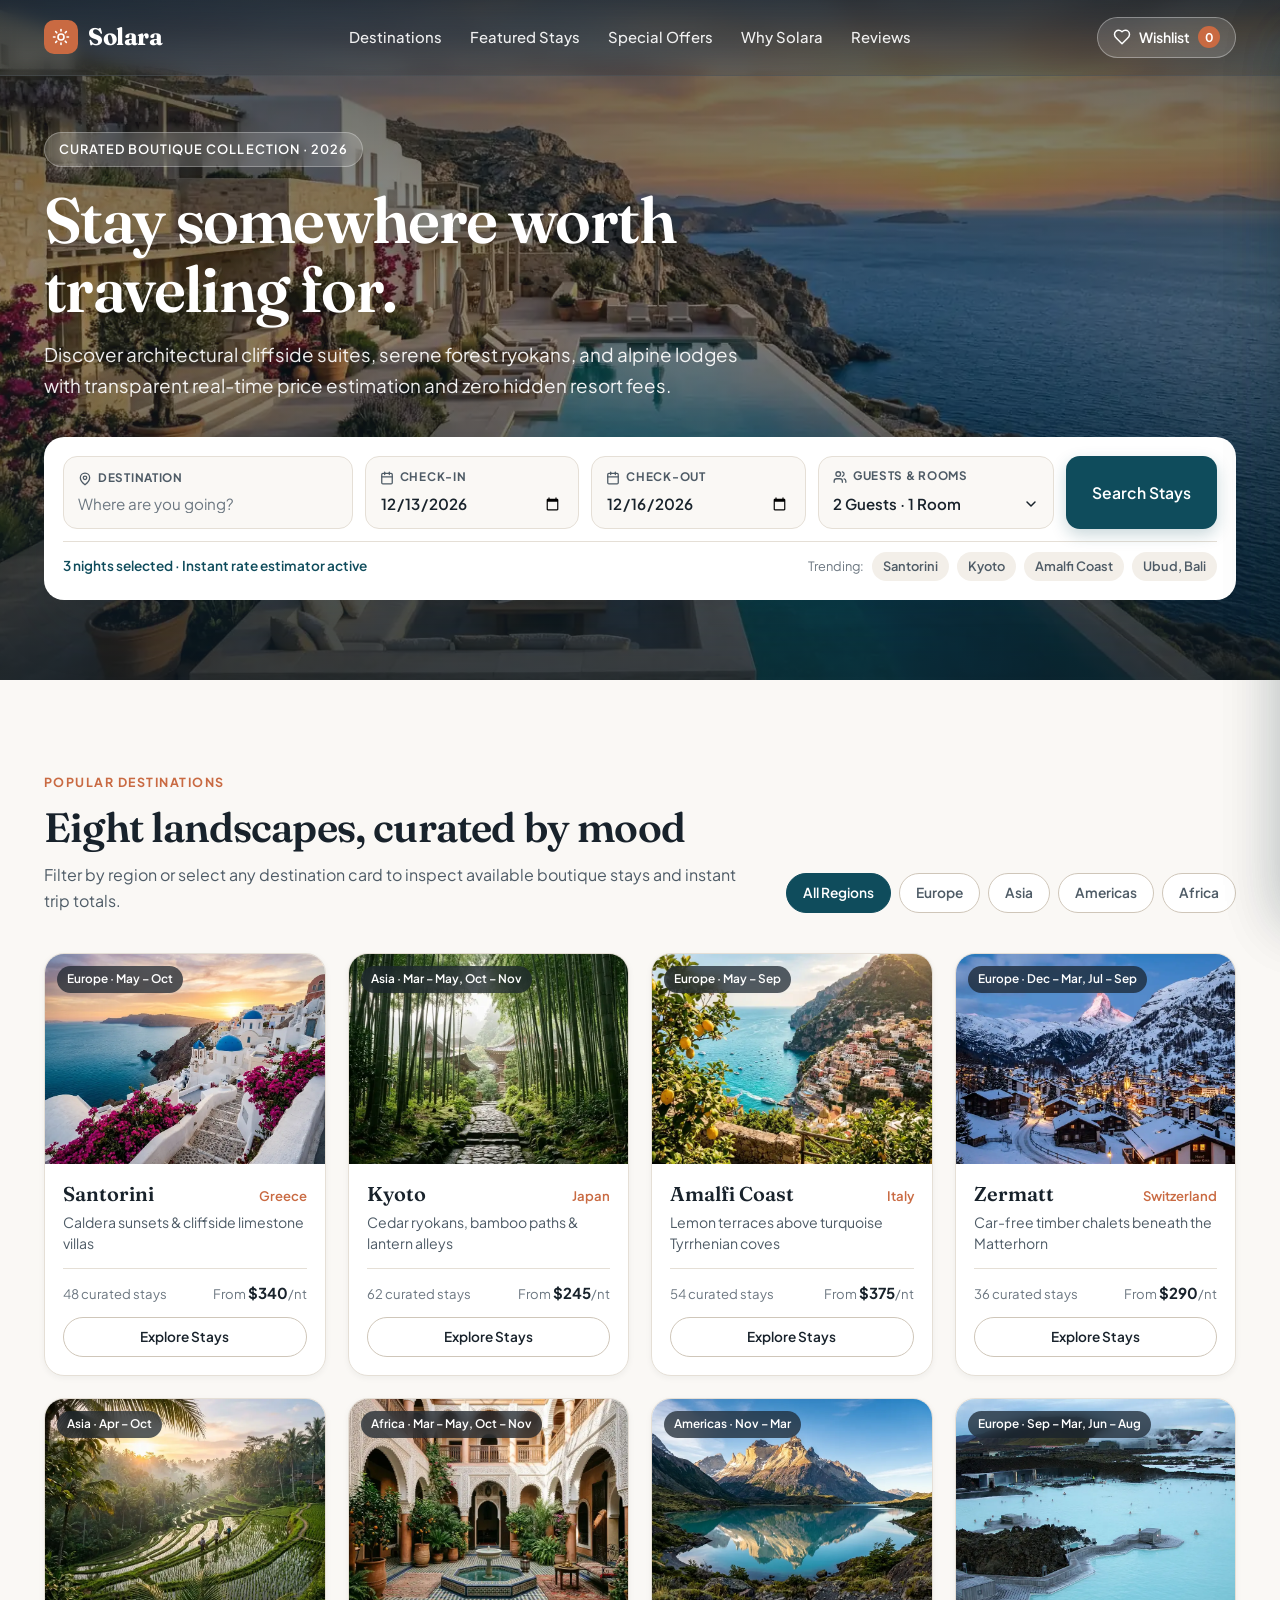
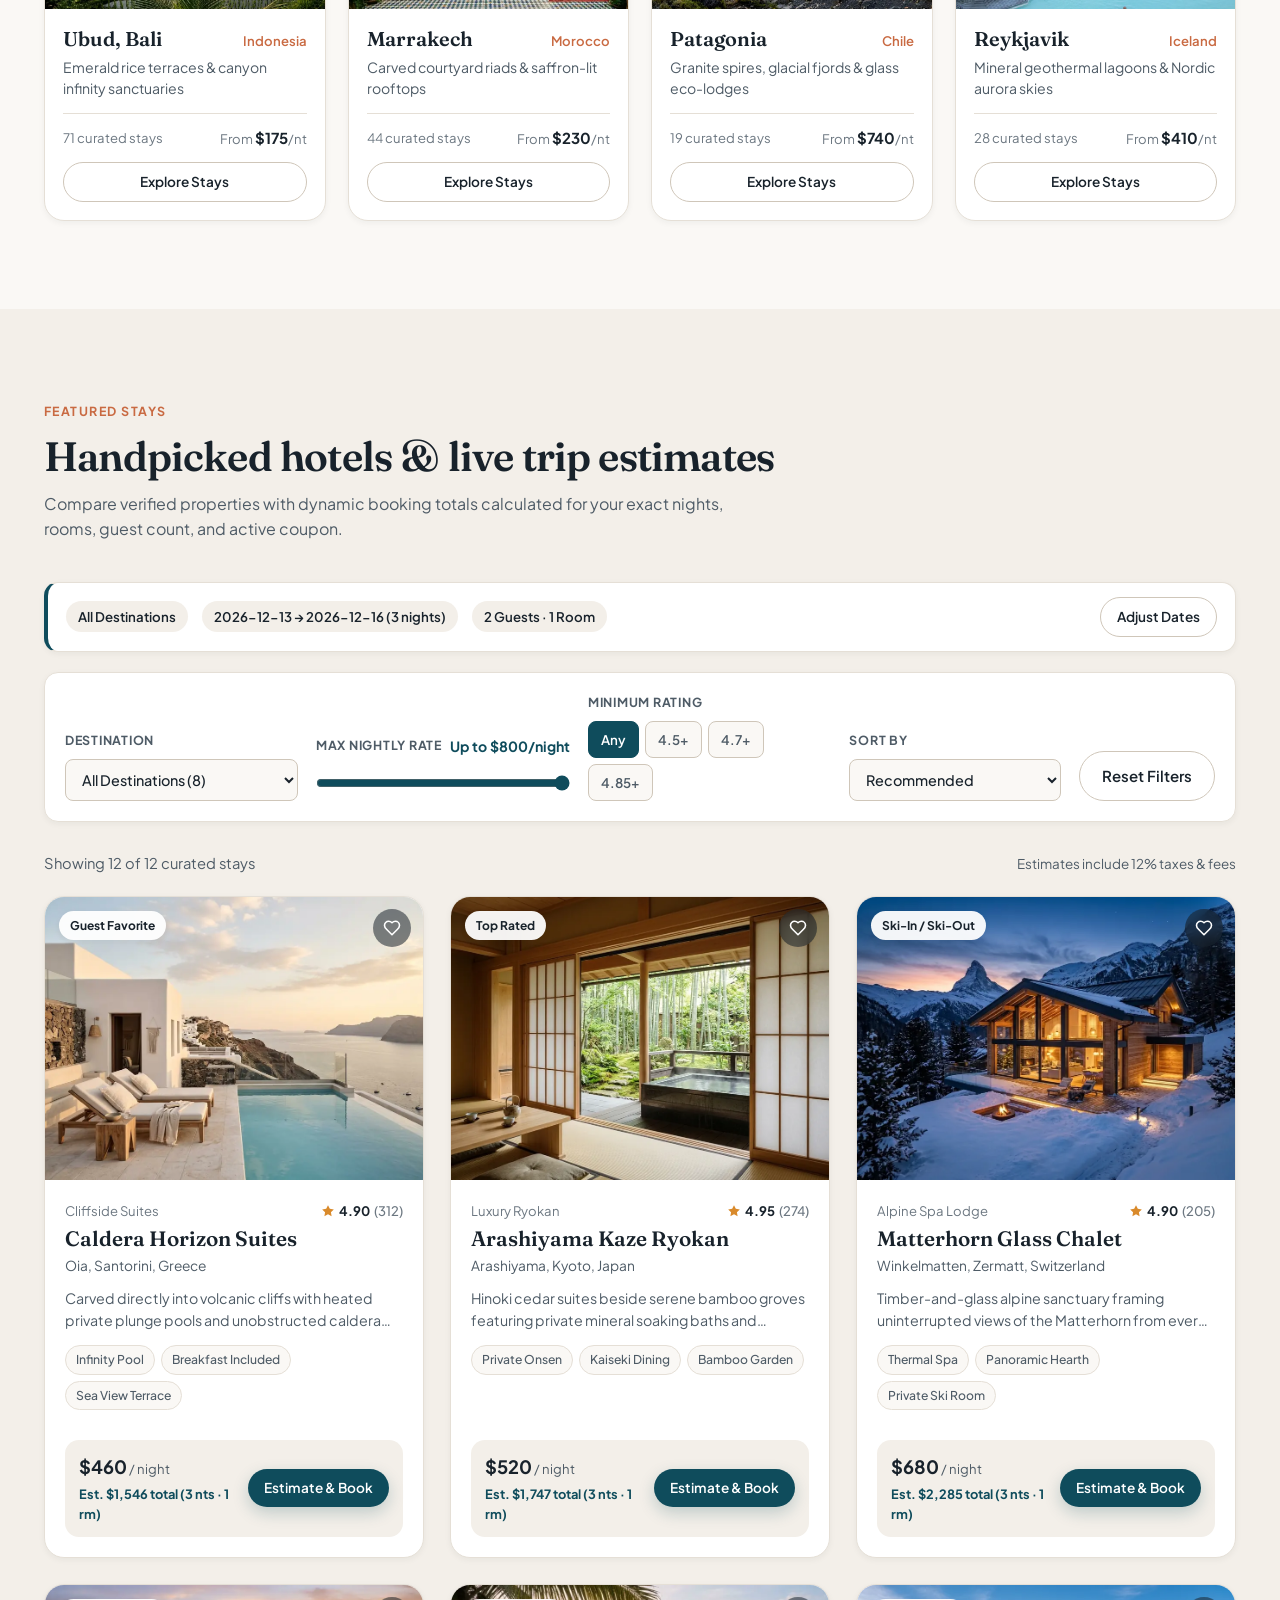
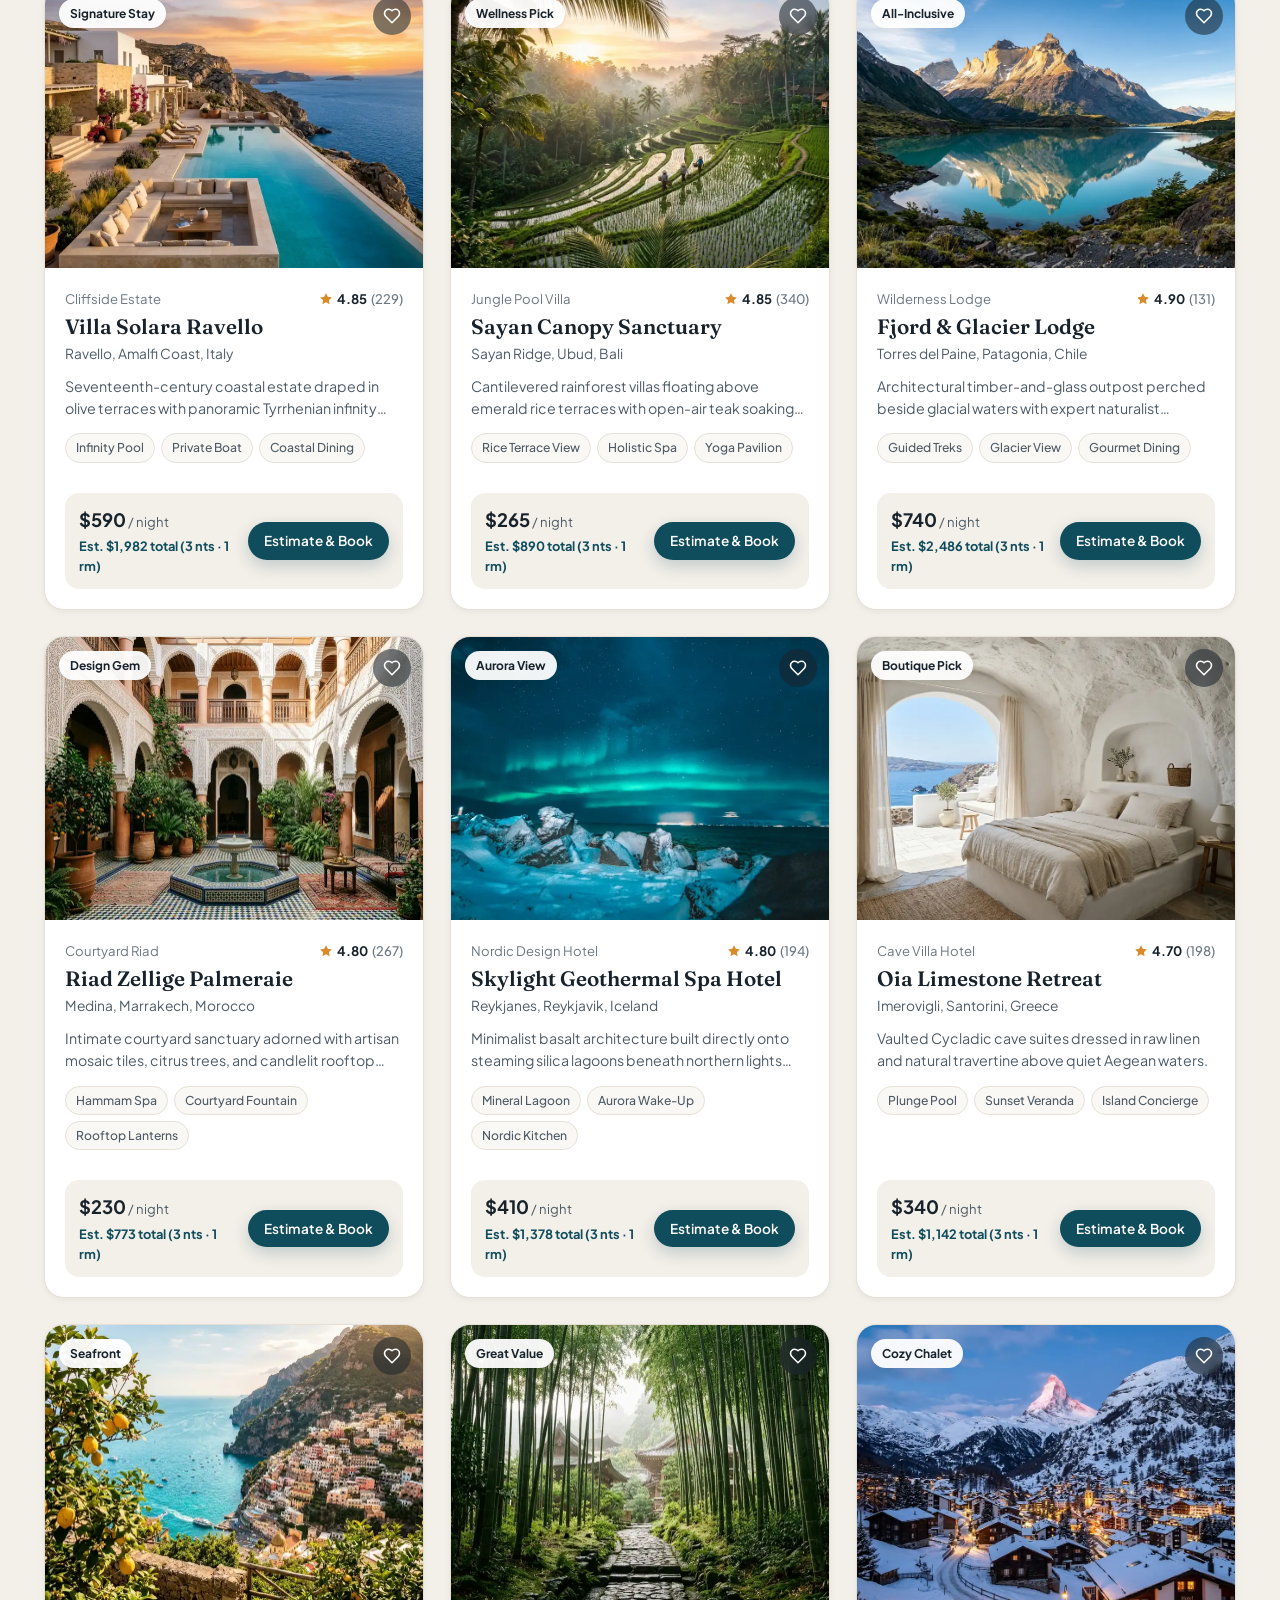
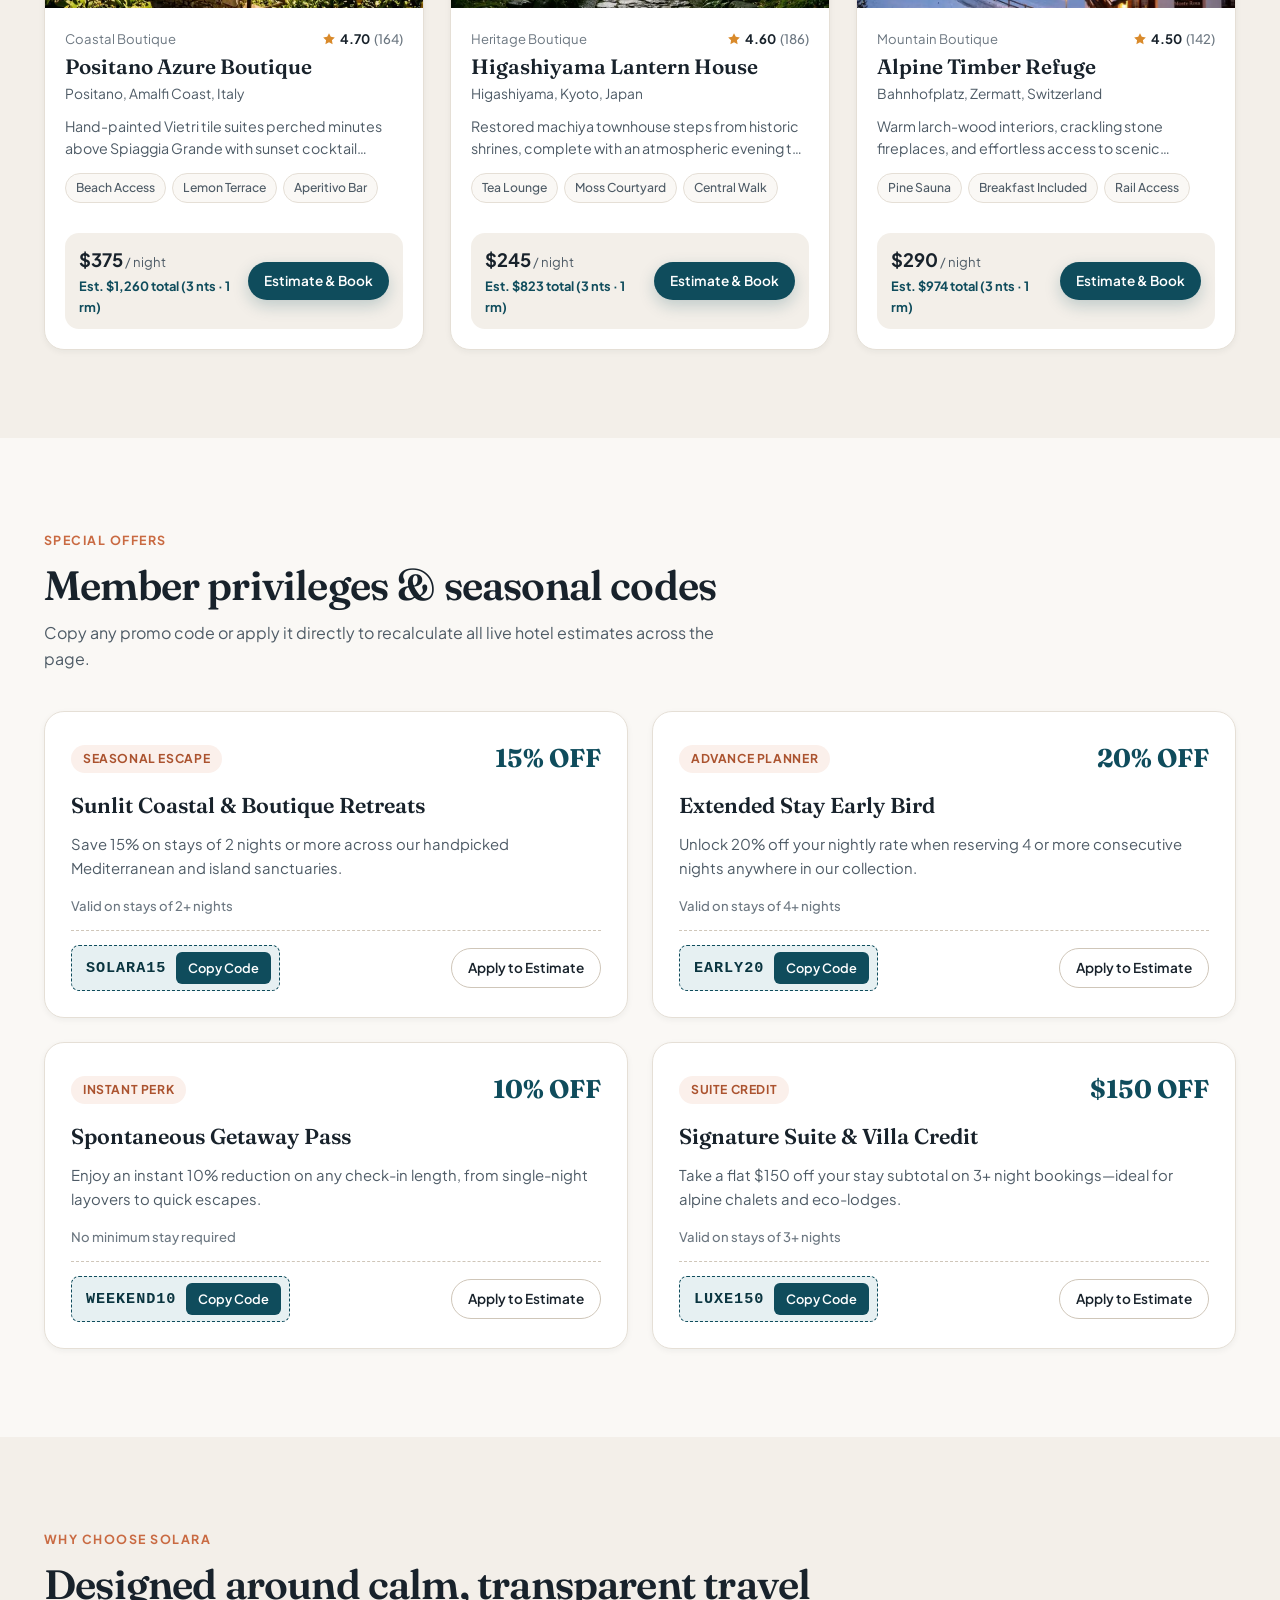
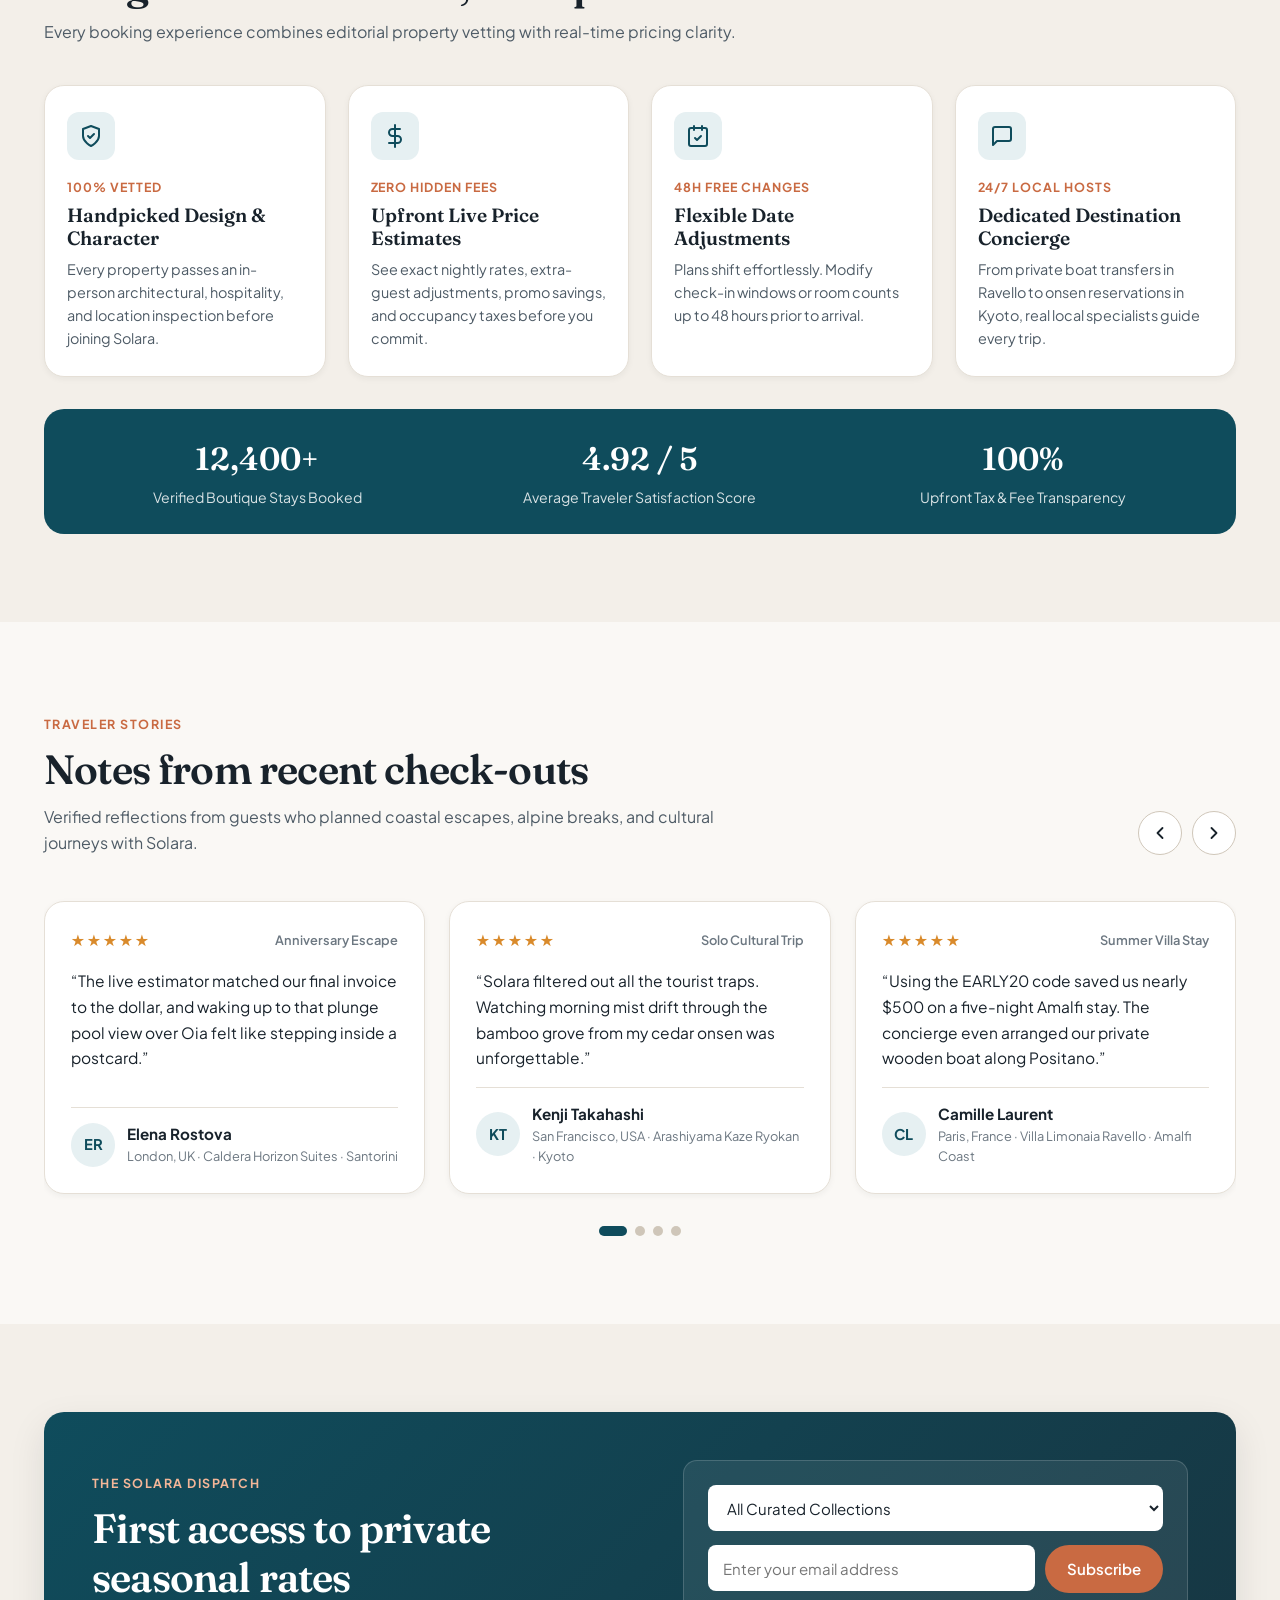
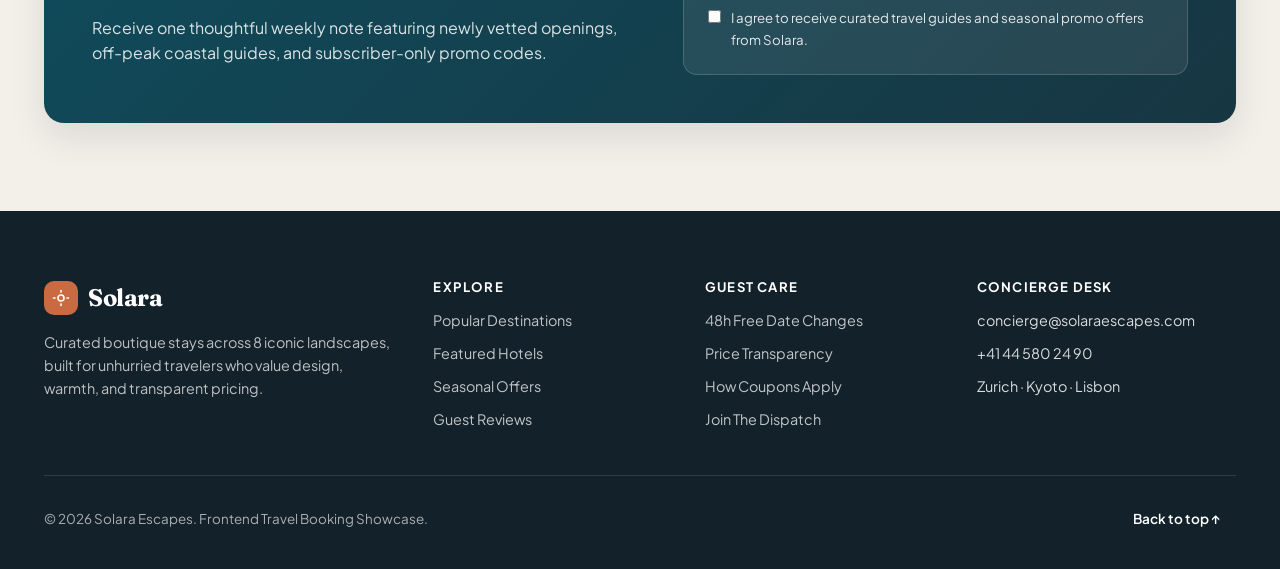
==== commit 518e95d3: "added images" ====
--- a/index.html
+++ b/index.html
@@ -150,7 +150,7 @@
       <section class="hero" aria-label="Destination search hero">
         <div class="hero-media" aria-hidden="true">
           <img
-            src="assets/images/hero-coastal.jpg"
+            src="assets/images/hero-coastal.webp"
             alt="Sunlit Mediterranean cliffside infinity pool overlooking turquoise sea at golden hour"
             class="hero-bg-img"
           />
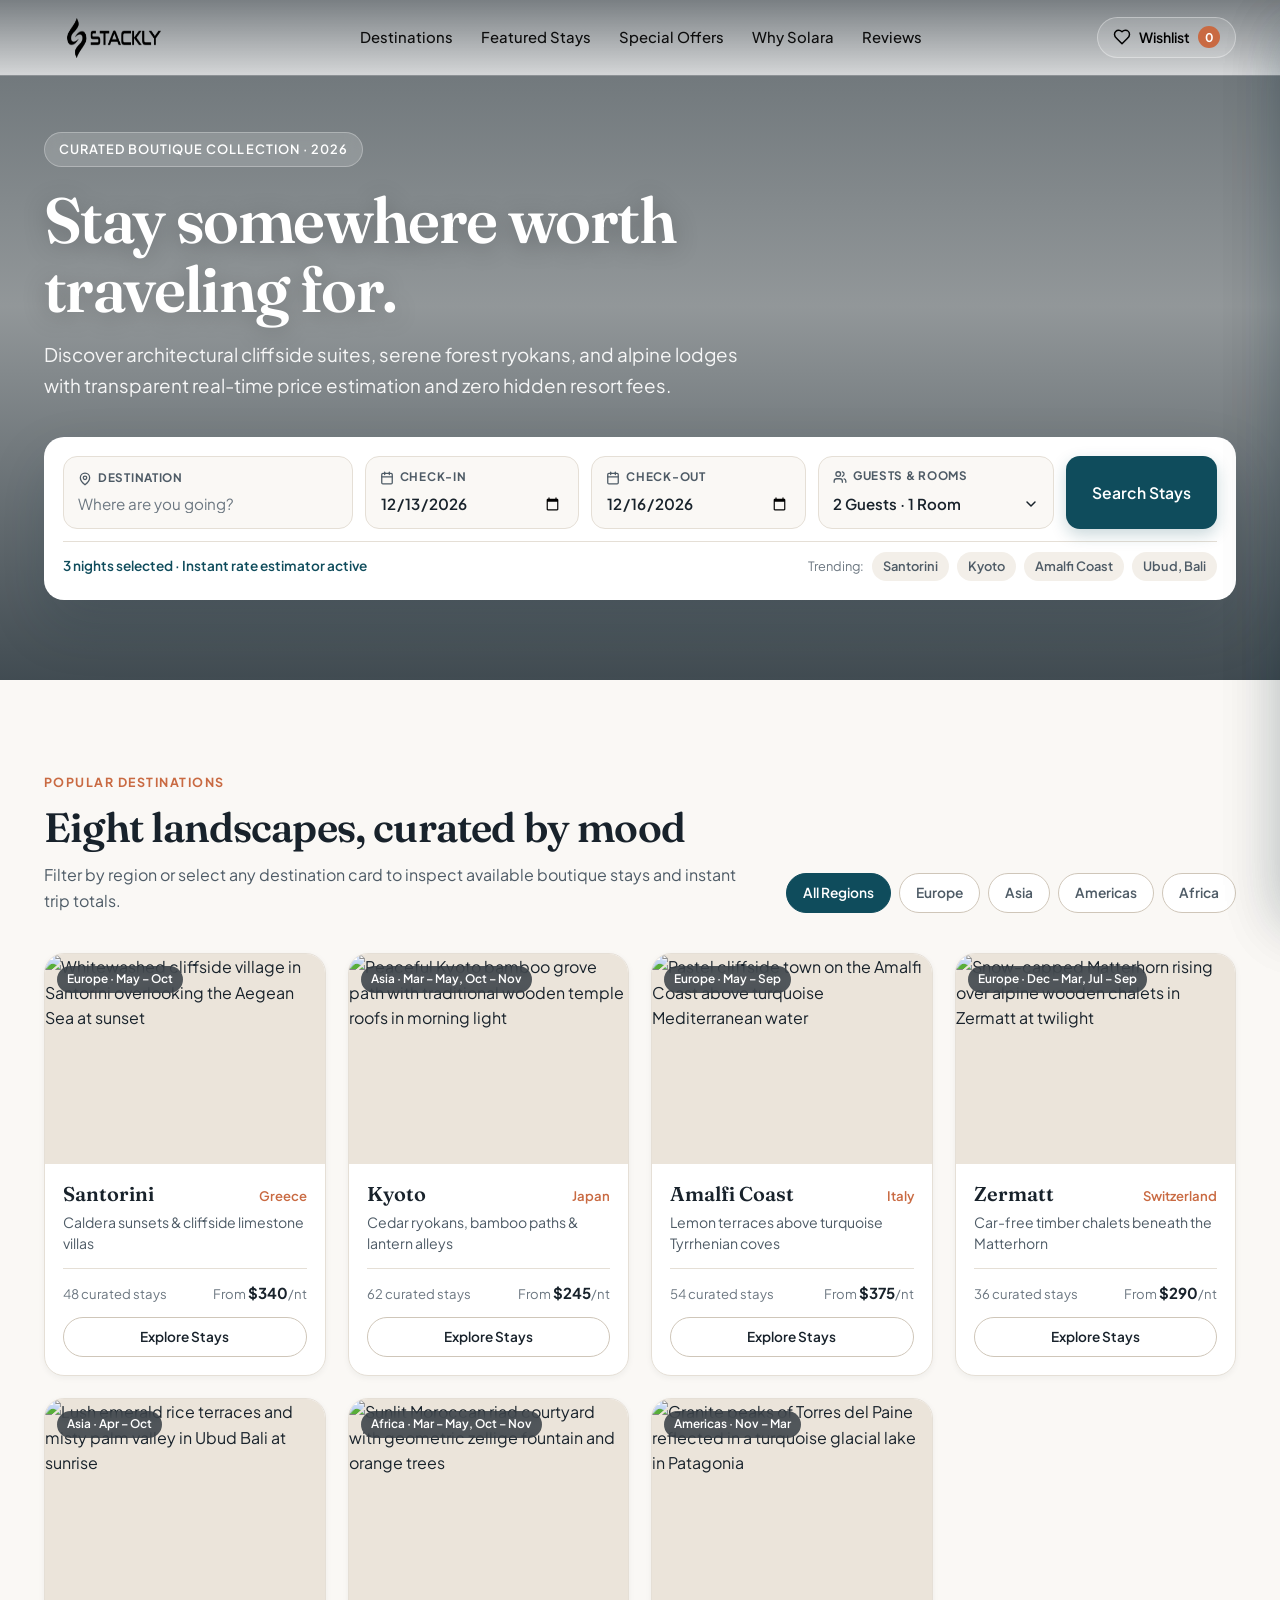
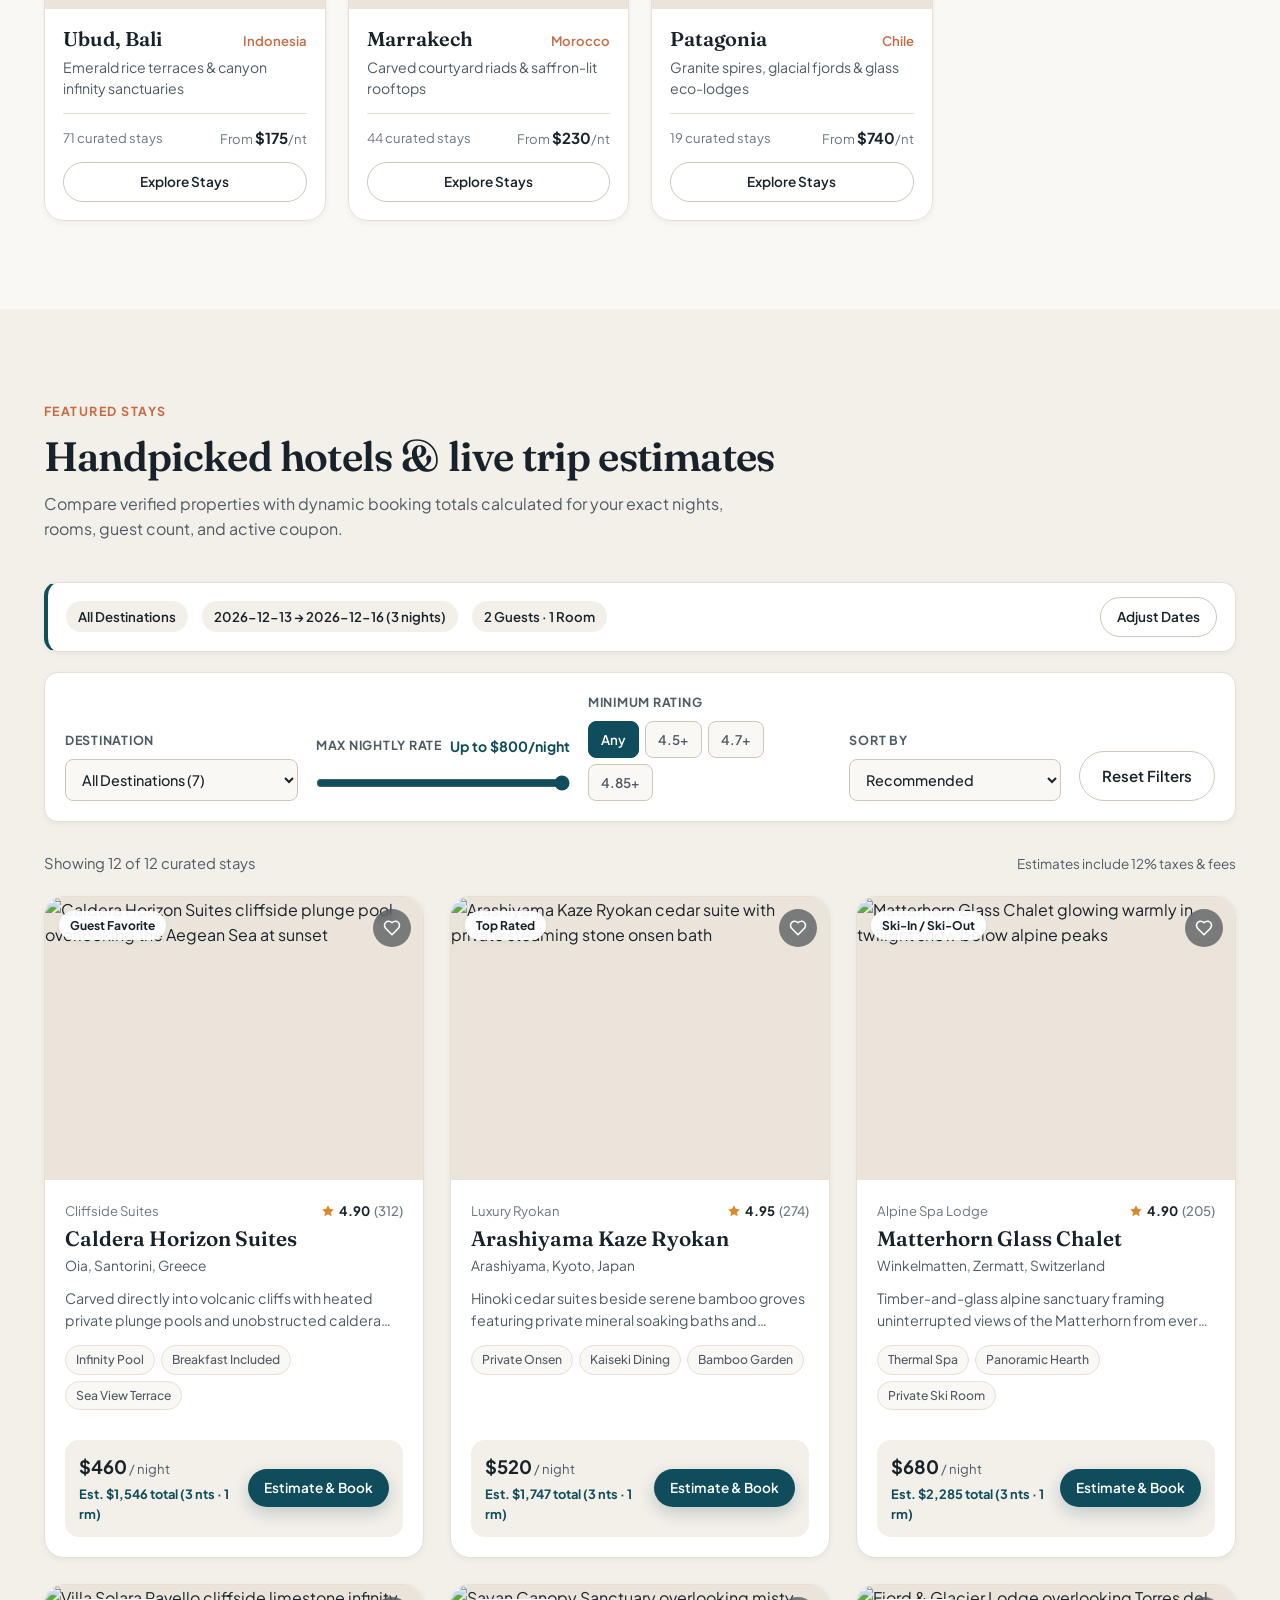
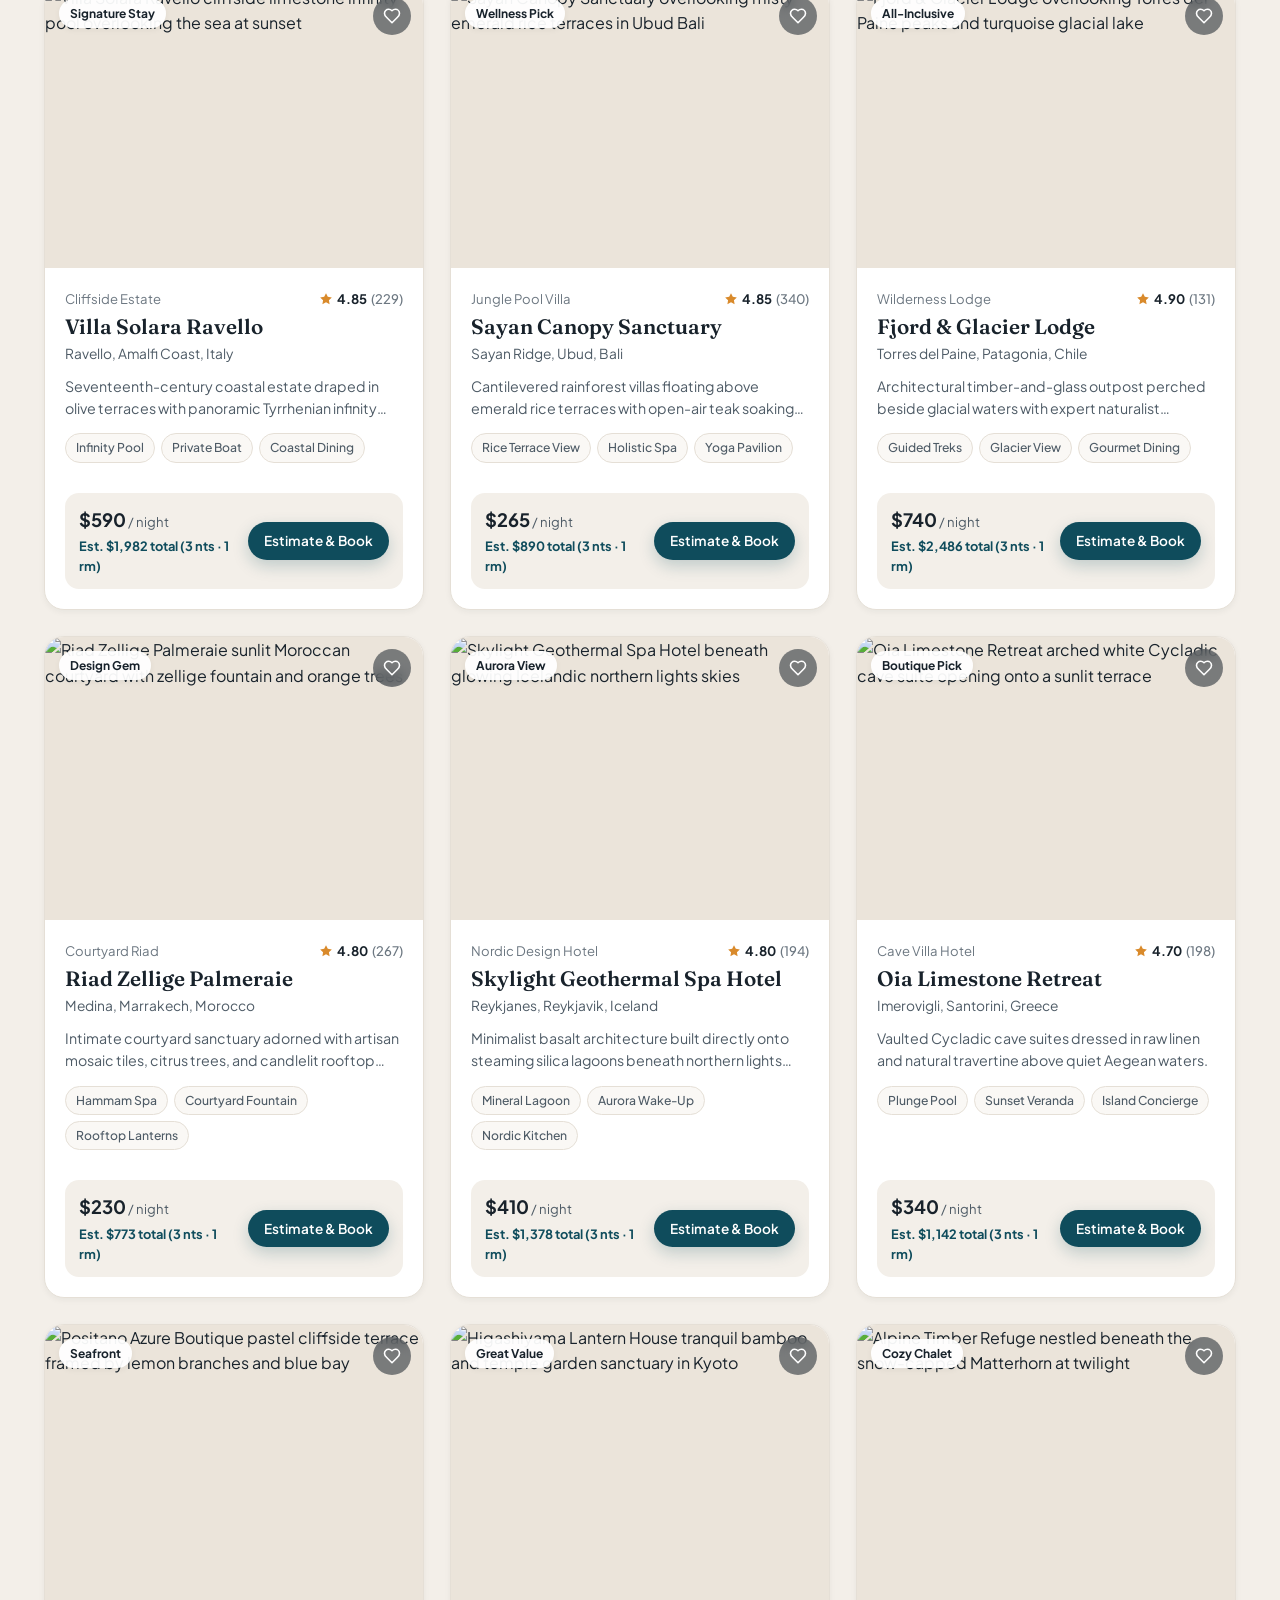
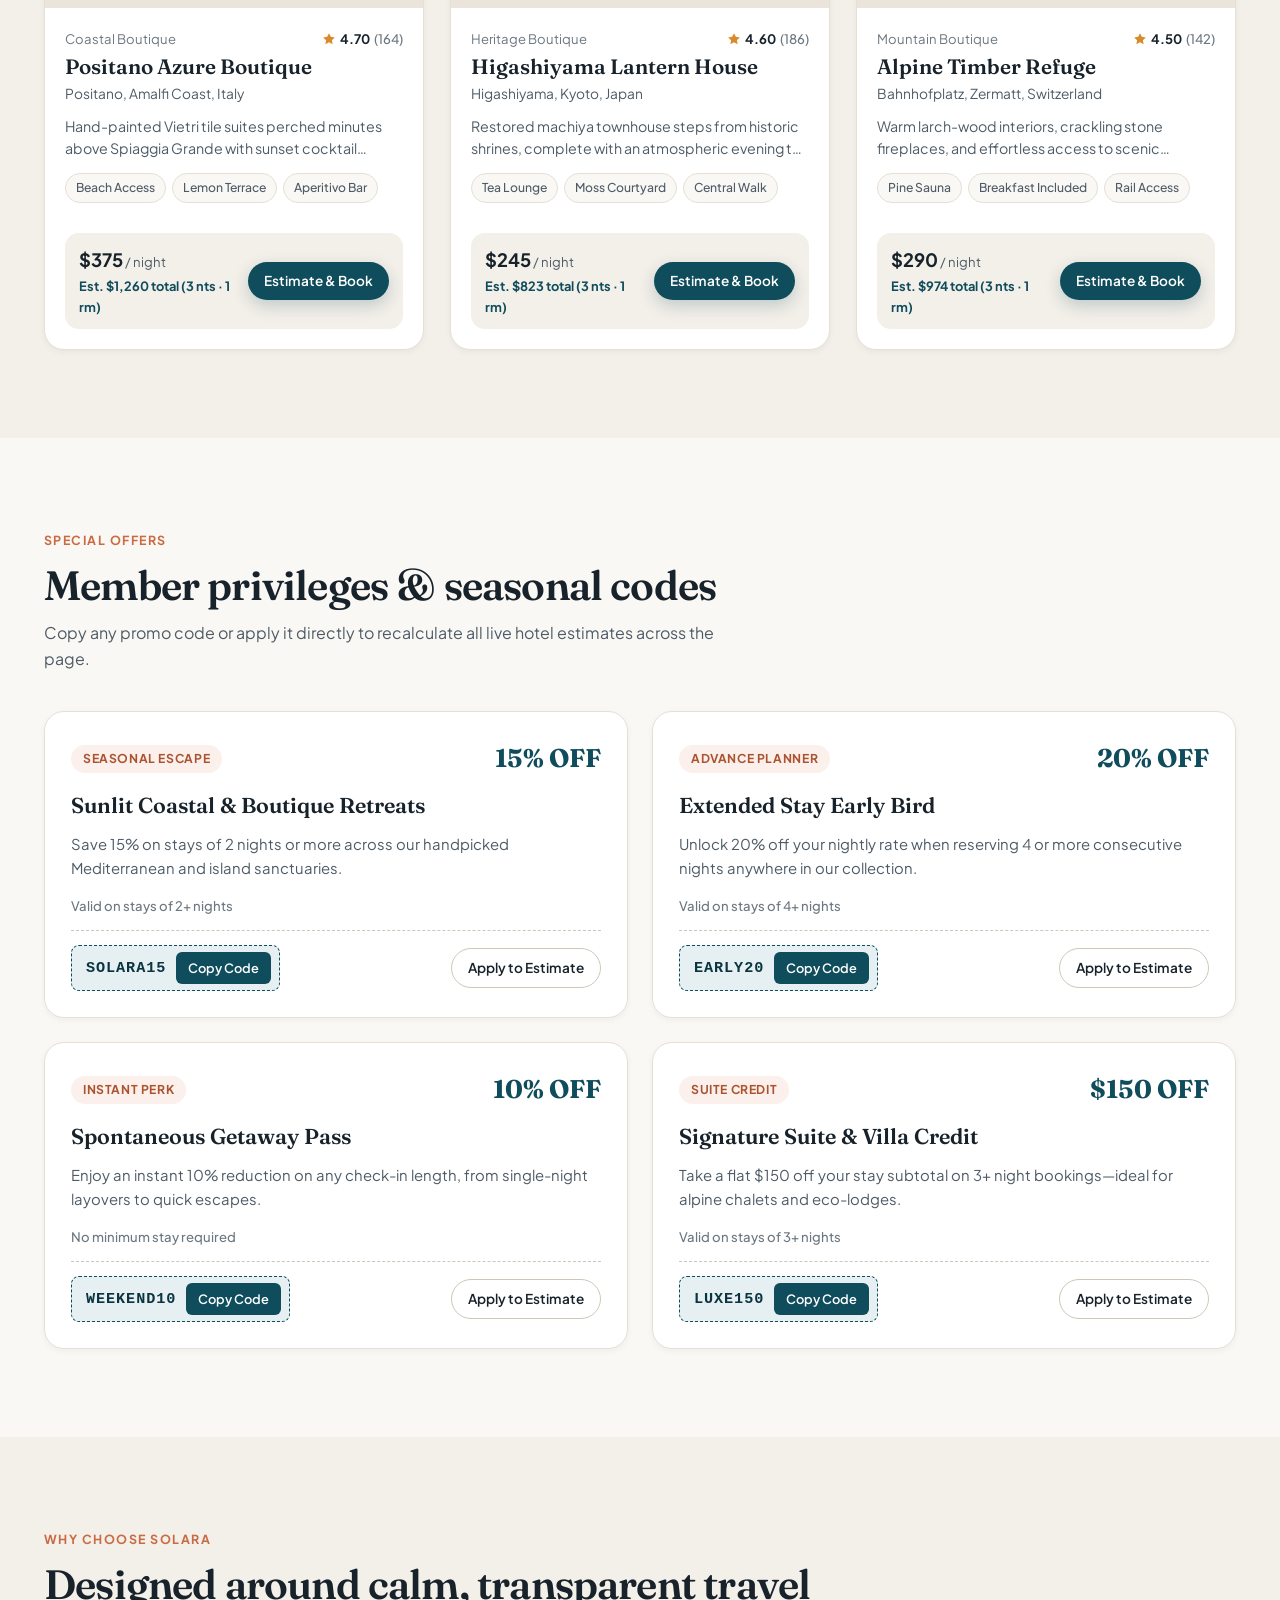
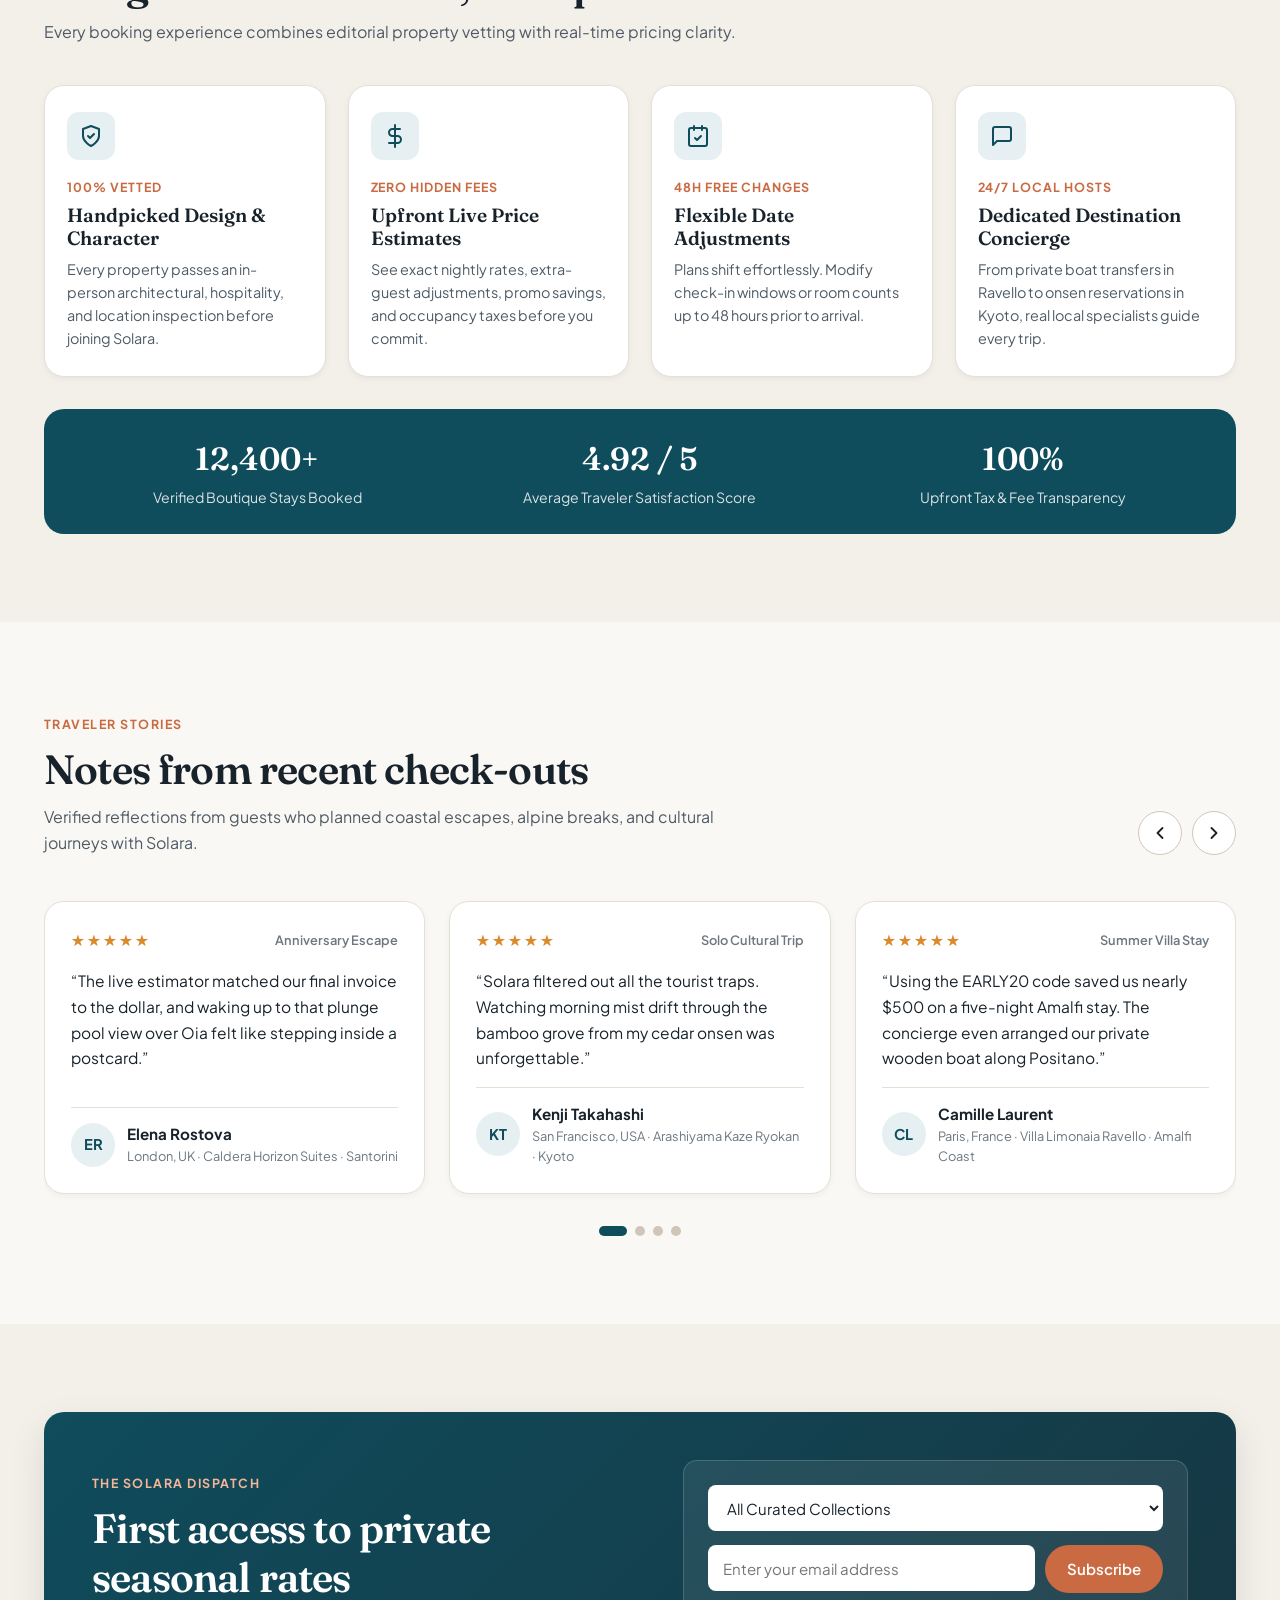
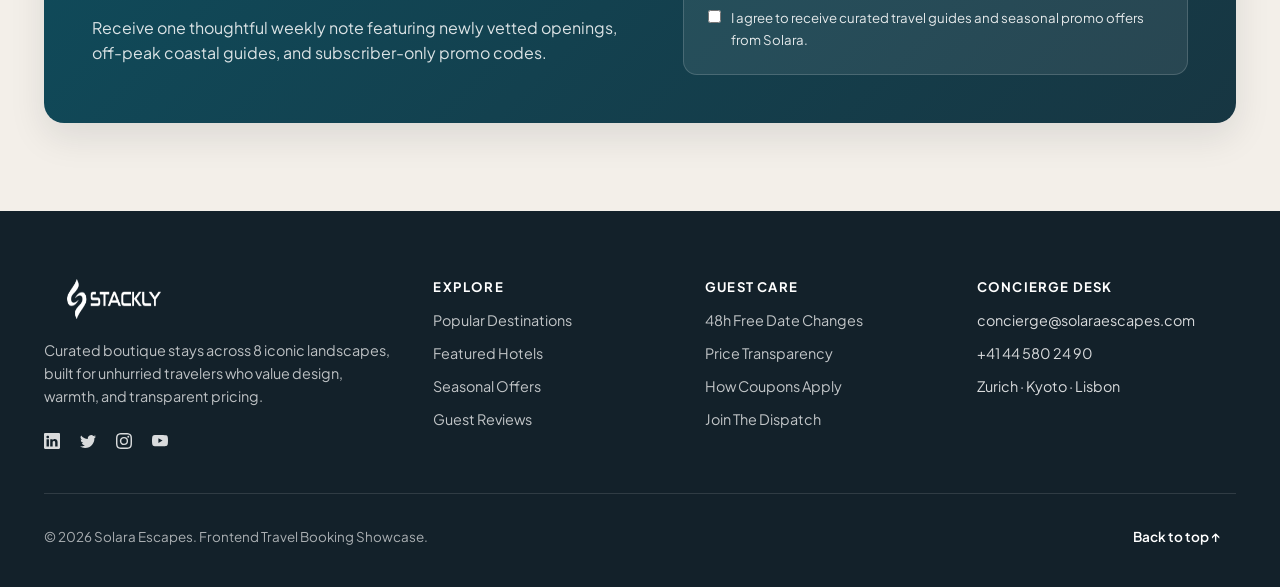
==== commit f2930ee7: "adding of logo and footert icons" ====
--- a/index.html
+++ b/index.html
@@ -32,20 +32,8 @@
     <header id="siteHeader" class="site-header">
       <div class="container header-inner">
         <a href="#top" class="brand-logo" aria-label="Solara Homepage">
-          <span class="brand-mark" aria-hidden="true">
-            <svg width="18" height="18" viewBox="0 0 24 24" fill="none" stroke="currentColor" stroke-width="2.2" stroke-linecap="round" stroke-linejoin="round">
-              <circle cx="12" cy="12" r="4"></circle>
-              <path d="M12 2v2"></path>
-              <path d="M12 20v2"></path>
-              <path d="m4.93 4.93 1.41 1.41"></path>
-              <path d="m17.66 17.66 1.41 1.41"></path>
-              <path d="M2 12h2"></path>
-              <path d="M20 12h2"></path>
-              <path d="m6.34 17.66-1.41 1.41"></path>
-              <path d="m19.07 4.93-1.41 1.41"></path>
-            </svg>
-          </span>
-          <span>Solara</span>
+          
+          <img src="assets/images/logo-dark.webp" alt="Solara logo" class="brand-mark-logo" />
         </a>
 
         <nav class="main-nav" aria-label="Primary Navigation">
@@ -150,7 +138,7 @@
       <section class="hero" aria-label="Destination search hero">
         <div class="hero-media" aria-hidden="true">
           <img
-            src="assets/images/hero-coastal.webp"
+            src="assets/images/hero-coastal.jpg"
             alt="Sunlit Mediterranean cliffside infinity pool overlooking turquoise sea at golden hour"
             class="hero-bg-img"
           />
@@ -596,20 +584,36 @@
         <div class="footer-grid">
           <div class="footer-brand">
             <a href="#top" class="brand-logo" style="color: #ffffff;">
-              <span class="brand-mark" aria-hidden="true">
-                <svg width="18" height="18" viewBox="0 0 24 24" fill="none" stroke="currentColor" stroke-width="2.2" stroke-linecap="round" stroke-linejoin="round">
-                  <circle cx="12" cy="12" r="4"></circle>
-                  <path d="M12 2v2"></path>
-                  <path d="M12 20v2"></path>
-                  <path d="M2 12h2"></path>
-                  <path d="M20 12h2"></path>
-                </svg>
-              </span>
-              <span>Solara</span>
+              <img src="assets/images/logo-dark.webp" alt="Solara logo" class="brand-mark-logo-footer" />
             </a>
             <p>
               Curated boutique stays across 8 iconic landscapes, built for unhurried travelers who value design, warmth, and transparent pricing.
             </p>
+            <div class="footer-brand">
+          
+          <div class="social-links">
+            <a href="#" class="social-icon-btn" aria-label="LinkedIn Profile">
+              <span class="material-symbols-outlined"><svg xmlns="http://www.w3.org/2000/svg" width="16" height="16" fill="currentColor" class="bi bi-linkedin" viewBox="0 0 16 16">
+  <path d="M0 1.146C0 .513.526 0 1.175 0h13.65C15.474 0 16 .513 16 1.146v13.708c0 .633-.526 1.146-1.175 1.146H1.175C.526 16 0 15.487 0 14.854zm4.943 12.248V6.169H2.542v7.225zm-1.2-8.212c.837 0 1.358-.554 1.358-1.248-.015-.709-.52-1.248-1.342-1.248S2.4 3.226 2.4 3.934c0 .694.521 1.248 1.327 1.248zm4.908 8.212V9.359c0-.216.016-.432.08-.586.173-.431.568-.878 1.232-.878.869 0 1.216.662 1.216 1.634v3.865h2.401V9.25c0-2.22-1.184-3.252-2.764-3.252-1.274 0-1.845.7-2.165 1.193v.025h-.016l.016-.025V6.169h-2.4c.03.678 0 7.225 0 7.225z"/>
+</svg></span>
+            </a>
+            <a href="#" class="social-icon-btn" aria-label="X (Twitter) Profile">
+              <span class="material-symbols-outlined"><svg xmlns="http://www.w3.org/2000/svg" width="16" height="16" fill="currentColor" class="bi bi-twitter" viewBox="0 0 16 16">
+  <path d="M5.026 15c6.038 0 9.341-5.003 9.341-9.334q.002-.211-.006-.422A6.7 6.7 0 0 0 16 3.542a6.7 6.7 0 0 1-1.889.518 3.3 3.3 0 0 0 1.447-1.817 6.5 6.5 0 0 1-2.087.793A3.286 3.286 0 0 0 7.875 6.03a9.32 9.32 0 0 1-6.767-3.429 3.29 3.29 0 0 0 1.018 4.382A3.3 3.3 0 0 1 .64 6.575v.045a3.29 3.29 0 0 0 2.632 3.218 3.2 3.2 0 0 1-.865.115 3 3 0 0 1-.614-.057 3.28 3.28 0 0 0 3.067 2.277A6.6 6.6 0 0 1 .78 13.58a6 6 0 0 1-.78-.045A9.34 9.34 0 0 0 5.026 15"/>
+</svg></span>
+            </a>
+            <a href="#" class="social-icon-btn" aria-label="Instagram Profile">
+              <span class="material-symbols-outlined"><svg xmlns="http://www.w3.org/2000/svg" width="16" height="16" fill="currentColor" class="bi bi-instagram" viewBox="0 0 16 16">
+  <path d="M8 0C5.829 0 5.556.01 4.703.048 3.85.088 3.269.222 2.76.42a3.9 3.9 0 0 0-1.417.923A3.9 3.9 0 0 0 .42 2.76C.222 3.268.087 3.85.048 4.7.01 5.555 0 5.827 0 8.001c0 2.172.01 2.444.048 3.297.04.852.174 1.433.372 1.942.205.526.478.972.923 1.417.444.445.89.719 1.416.923.51.198 1.09.333 1.942.372C5.555 15.99 5.827 16 8 16s2.444-.01 3.298-.048c.851-.04 1.434-.174 1.943-.372a3.9 3.9 0 0 0 1.416-.923c.445-.445.718-.891.923-1.417.197-.509.332-1.09.372-1.942C15.99 10.445 16 10.173 16 8s-.01-2.445-.048-3.299c-.04-.851-.175-1.433-.372-1.941a3.9 3.9 0 0 0-.923-1.417A3.9 3.9 0 0 0 13.24.42c-.51-.198-1.092-.333-1.943-.372C10.443.01 10.172 0 7.998 0zm-.717 1.442h.718c2.136 0 2.389.007 3.232.046.78.035 1.204.166 1.486.275.373.145.64.319.92.599s.453.546.598.92c.11.281.24.705.275 1.485.039.843.047 1.096.047 3.231s-.008 2.389-.047 3.232c-.035.78-.166 1.203-.275 1.485a2.5 2.5 0 0 1-.599.919c-.28.28-.546.453-.92.598-.28.11-.704.24-1.485.276-.843.038-1.096.047-3.232.047s-2.39-.009-3.233-.047c-.78-.036-1.203-.166-1.485-.276a2.5 2.5 0 0 1-.92-.598 2.5 2.5 0 0 1-.6-.92c-.109-.281-.24-.705-.275-1.485-.038-.843-.046-1.096-.046-3.233s.008-2.388.046-3.231c.036-.78.166-1.204.276-1.486.145-.373.319-.64.599-.92s.546-.453.92-.598c.282-.11.705-.24 1.485-.276.738-.034 1.024-.044 2.515-.045zm4.988 1.328a.96.96 0 1 0 0 1.92.96.96 0 0 0 0-1.92m-4.27 1.122a4.109 4.109 0 1 0 0 8.217 4.109 4.109 0 0 0 0-8.217m0 1.441a2.667 2.667 0 1 1 0 5.334 2.667 2.667 0 0 1 0-5.334"/>
+</svg></span>
+            </a>
+            <a href="#" class="social-icon-btn" aria-label="YouTube Channel">
+              <span class="material-symbols-outlined"><svg xmlns="http://www.w3.org/2000/svg" width="16" height="16" fill="currentColor" class="bi bi-youtube" viewBox="0 0 16 16">
+  <path d="M8.051 1.999h.089c.822.003 4.987.033 6.11.335a2.01 2.01 0 0 1 1.415 1.42c.101.38.172.883.22 1.402l.01.104.022.26.008.104c.065.914.073 1.77.074 1.957v.075c-.001.194-.01 1.108-.082 2.06l-.008.105-.009.104c-.05.572-.124 1.14-.235 1.558a2.01 2.01 0 0 1-1.415 1.42c-1.16.312-5.569.334-6.18.335h-.142c-.309 0-1.587-.006-2.927-.052l-.17-.006-.087-.004-.171-.007-.171-.007c-1.11-.049-2.167-.128-2.654-.26a2.01 2.01 0 0 1-1.415-1.419c-.111-.417-.185-.986-.235-1.558L.09 9.82l-.008-.104A31 31 0 0 1 0 7.68v-.123c.002-.215.01-.958.064-1.778l.007-.103.003-.052.008-.104.022-.26.01-.104c.048-.519.119-1.023.22-1.402a2.01 2.01 0 0 1 1.415-1.42c.487-.13 1.544-.21 2.654-.26l.17-.007.172-.006.086-.003.171-.007A100 100 0 0 1 7.858 2zM6.4 5.209v4.818l4.157-2.408z"/>
+</svg></span>
+            </a>
+          </div>
+        </div>
           </div>
 
           <div>
--- a/css/style.css
+++ b/css/style.css
@@ -58,6 +58,27 @@
   overflow: hidden;
 }
 
+.social-links {
+  display: flex;
+  align-items: center;
+  gap: 0.75rem;
+  margin-top: 1.5rem;
+  gap: 20px;
+}
+
+.brand-mark-logo {
+  height: 40px;
+  width : 140px;
+  background-size: cover;
+  filter : invert(1) brightness(0);
+}
+
+.brand-mark-logo-footer{
+  height: 40px;
+  width : 140px;
+  background-size: cover;
+  filter : brightness(0) invert(1);
+}
 .container {
   width: 100%;
   max-width: var(--container-max);
@@ -196,8 +217,9 @@
     border-color var(--transition-base), color var(--transition-base);
   border-bottom: 1px solid rgba(255, 255, 255, 0.14);
   background: linear-gradient(180deg, rgba(16, 26, 33, 0.56) 0%, rgba(16, 26, 33, 0.18) 100%);
-  backdrop-filter: blur(8px);
-  color: #ffffff;
+  /* backdrop-filter: blur(8px); */
+  color: #000;
+  background-color: #fff;
 }
 
 .site-header.is-scrolled {
@@ -1693,6 +1715,7 @@
   padding: 24px;
   display: flex;
   flex-direction: column;
+  overflow: hidden;
   gap: 14px;
 }
 
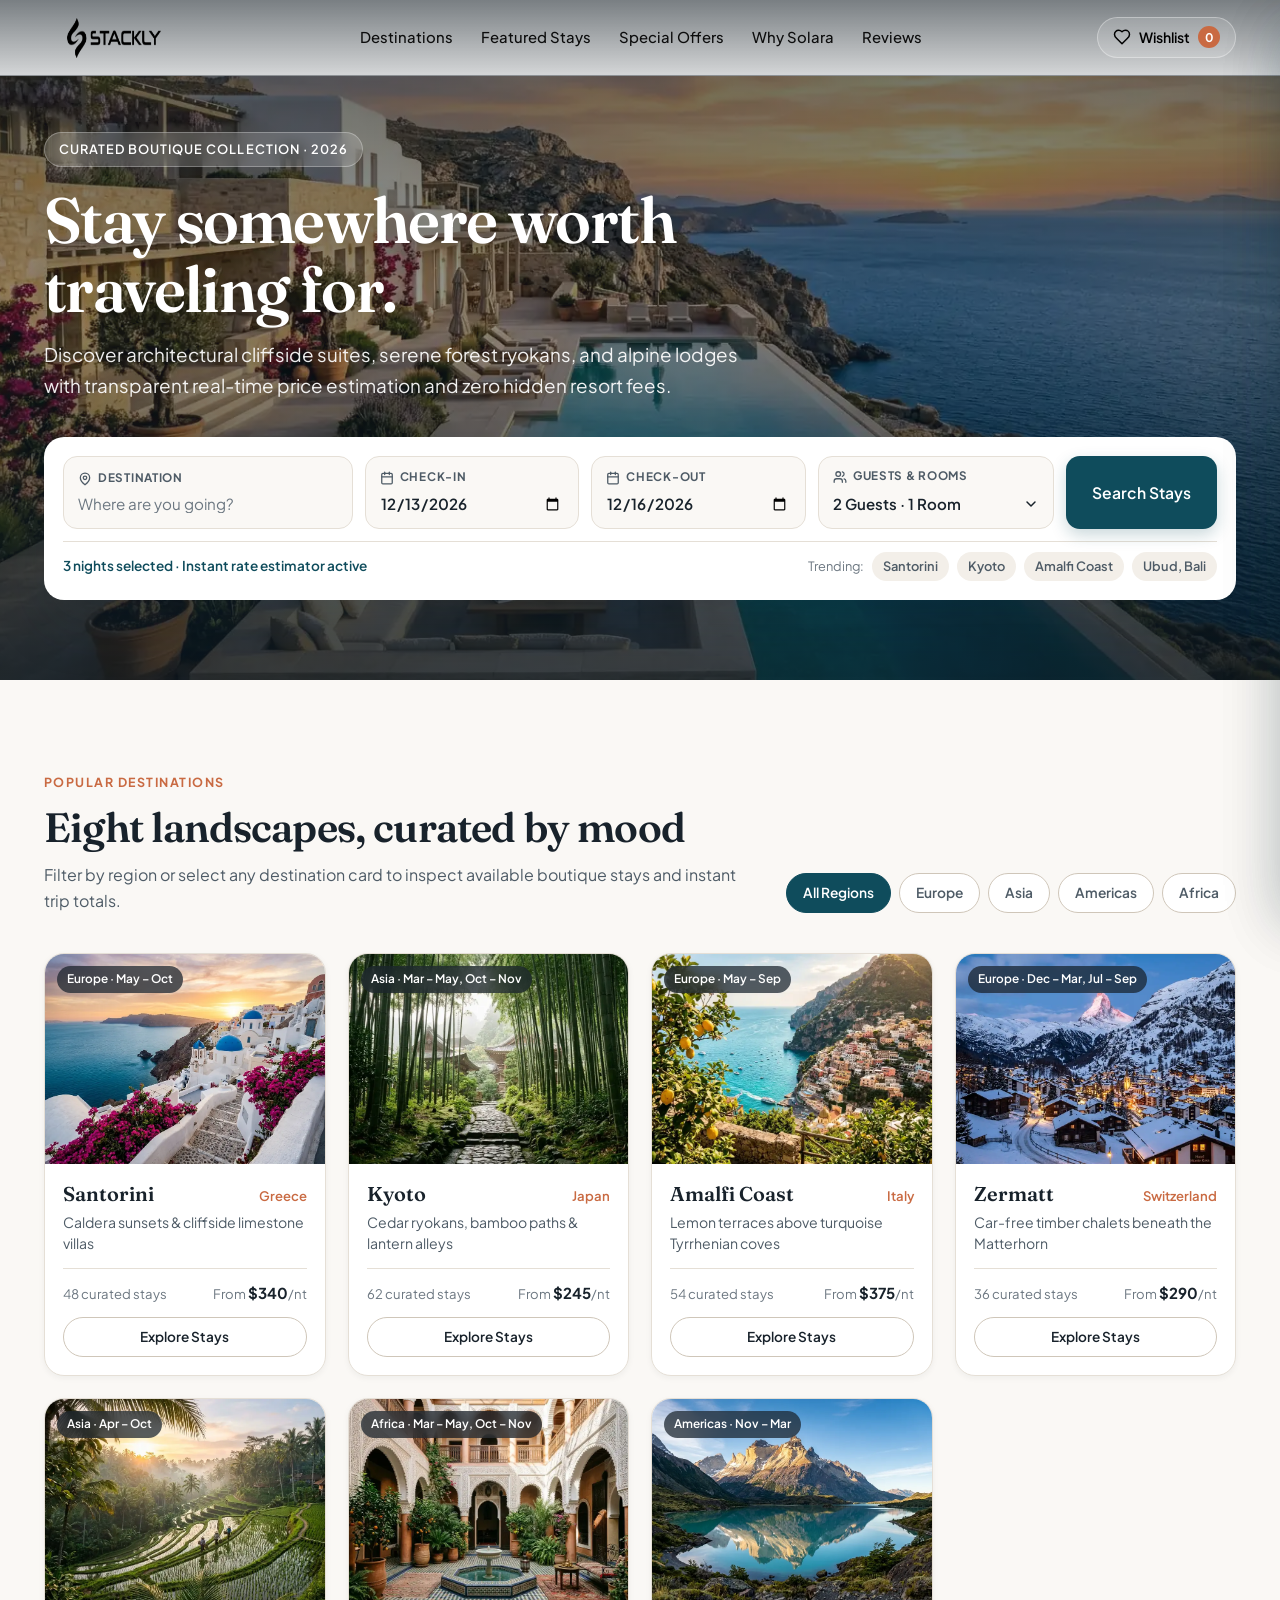
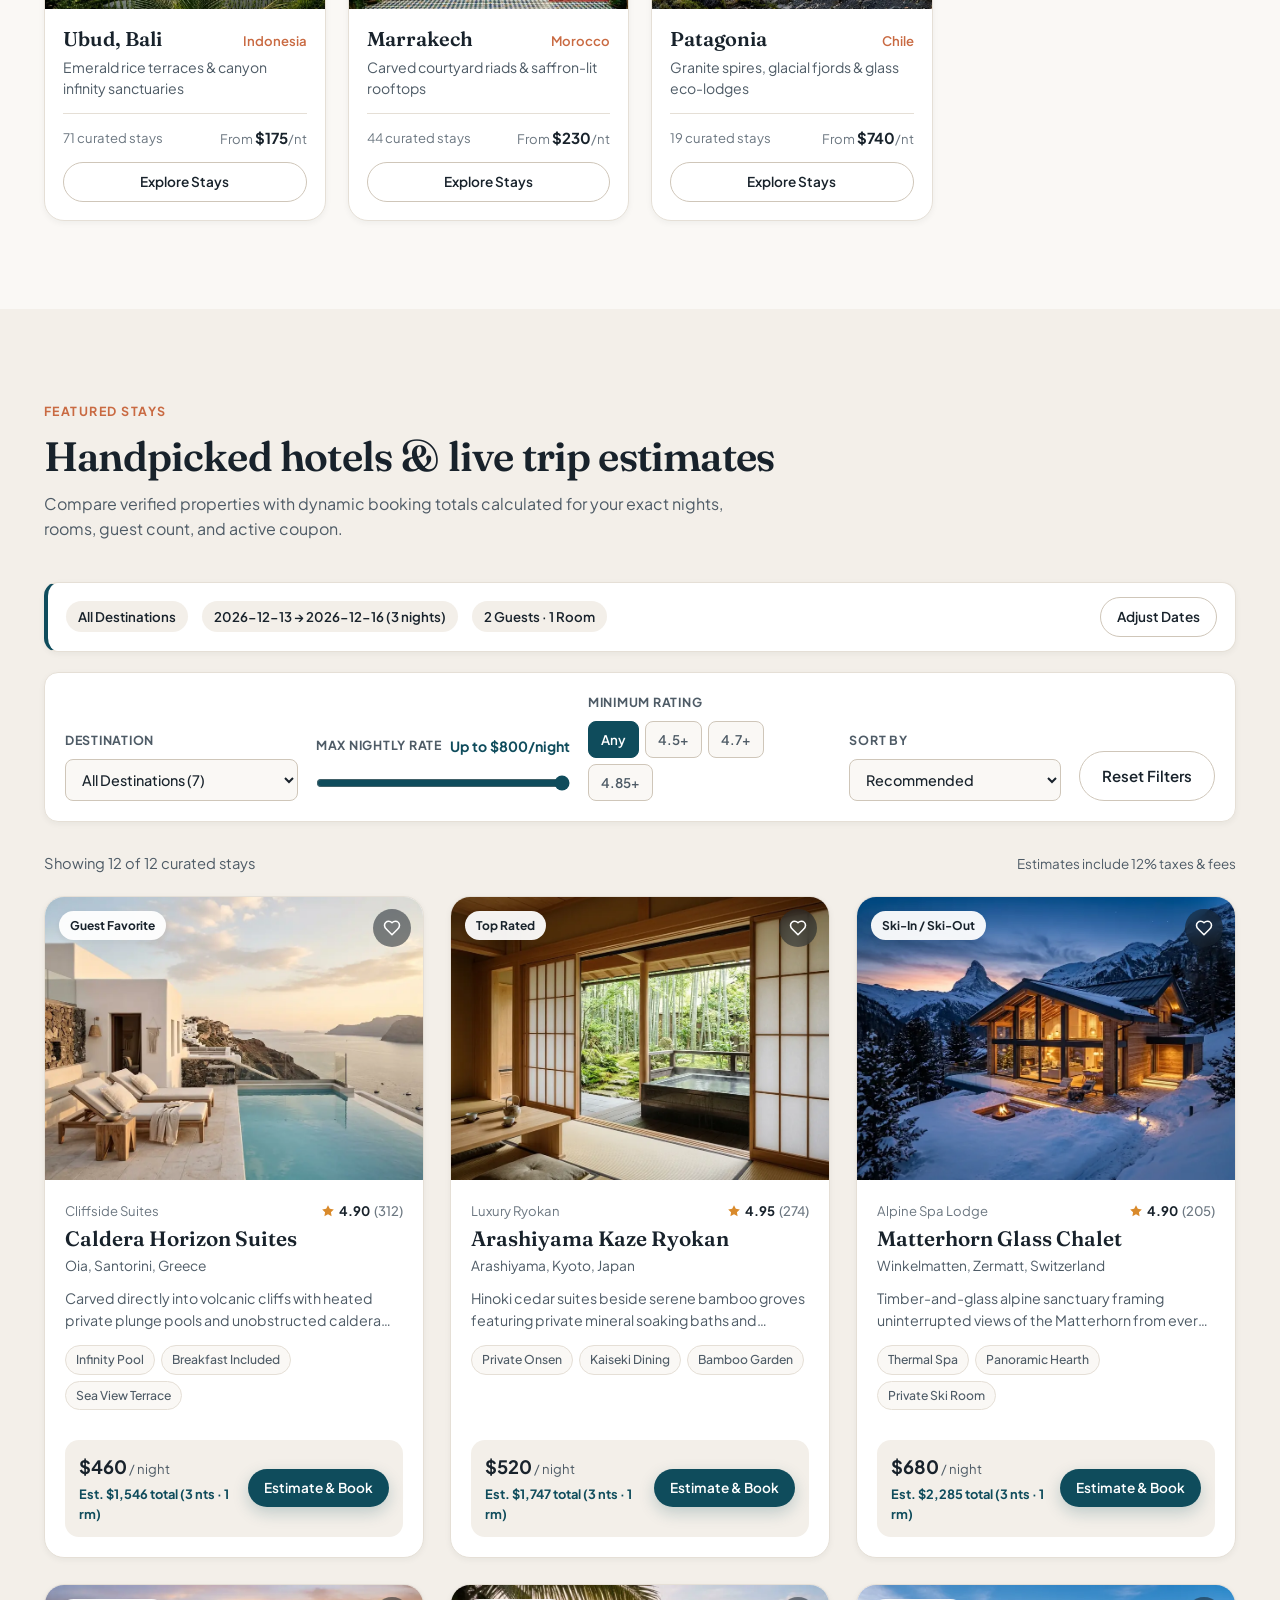
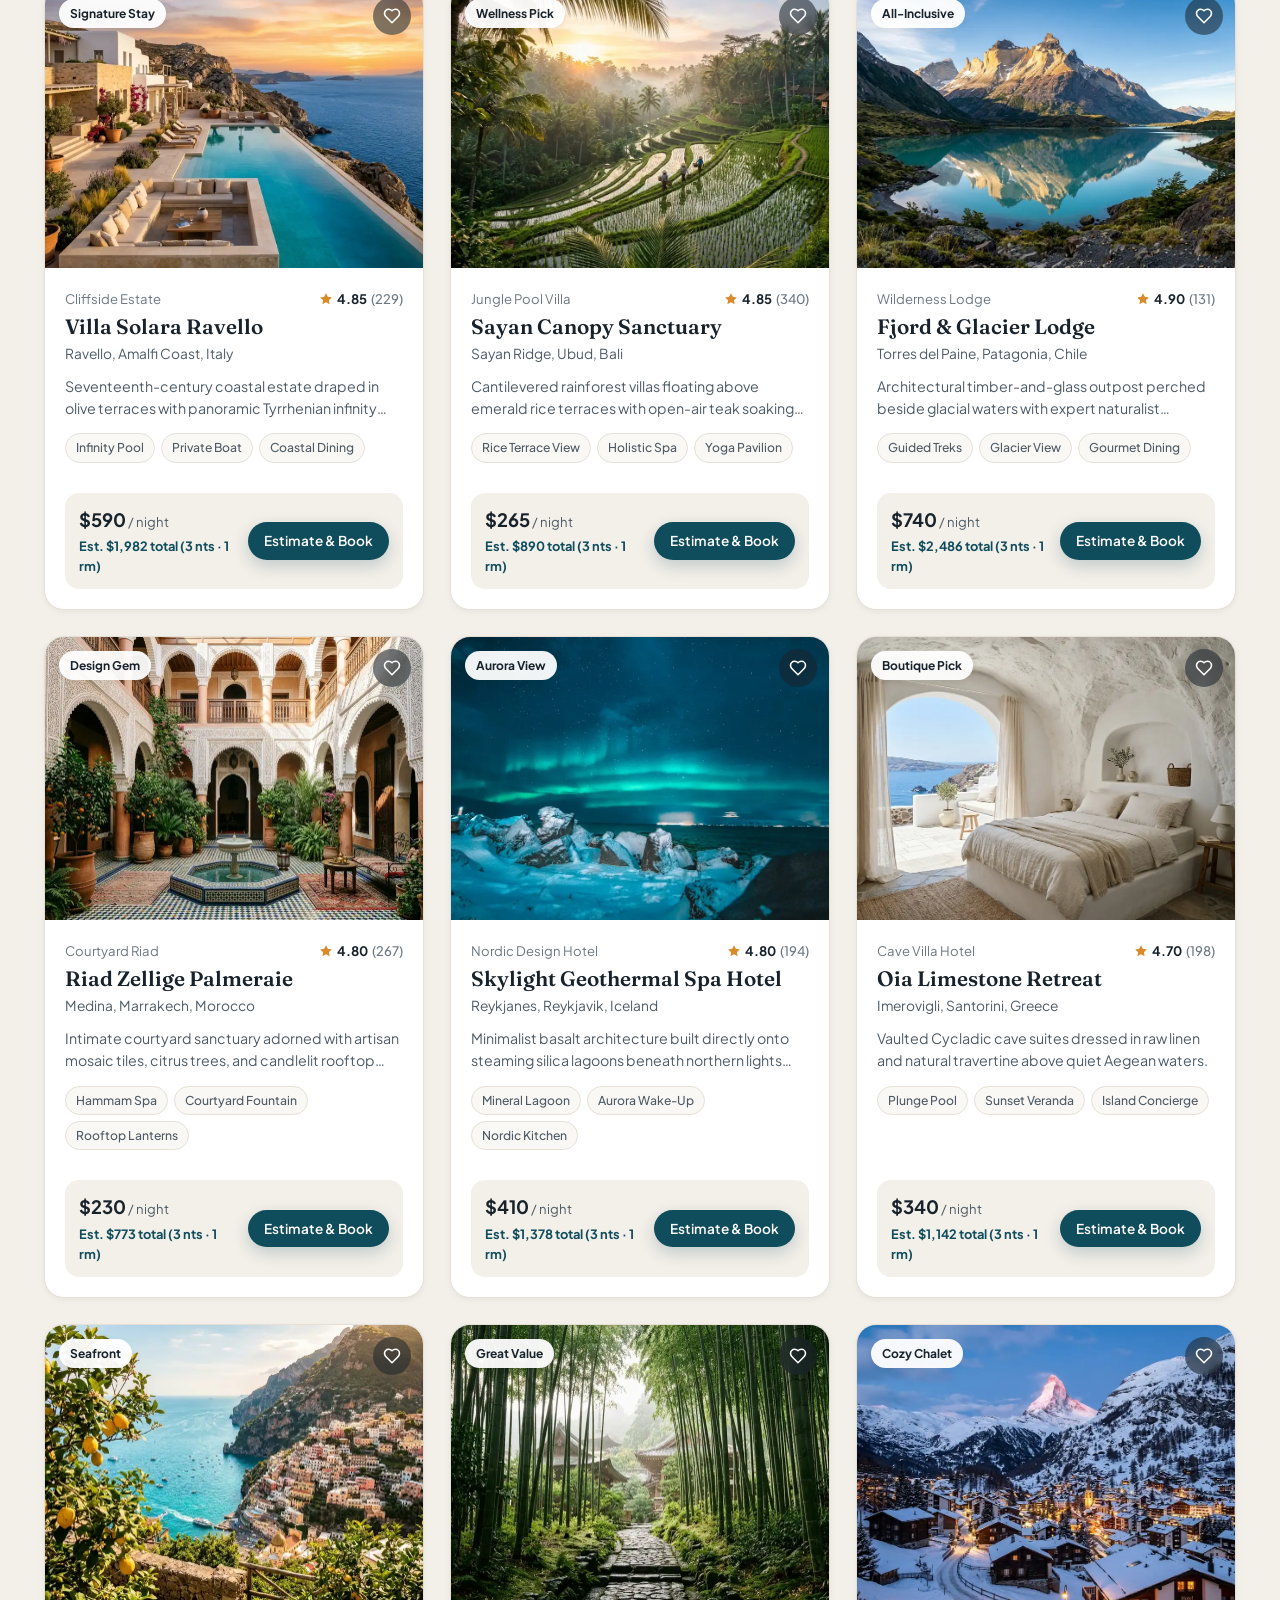
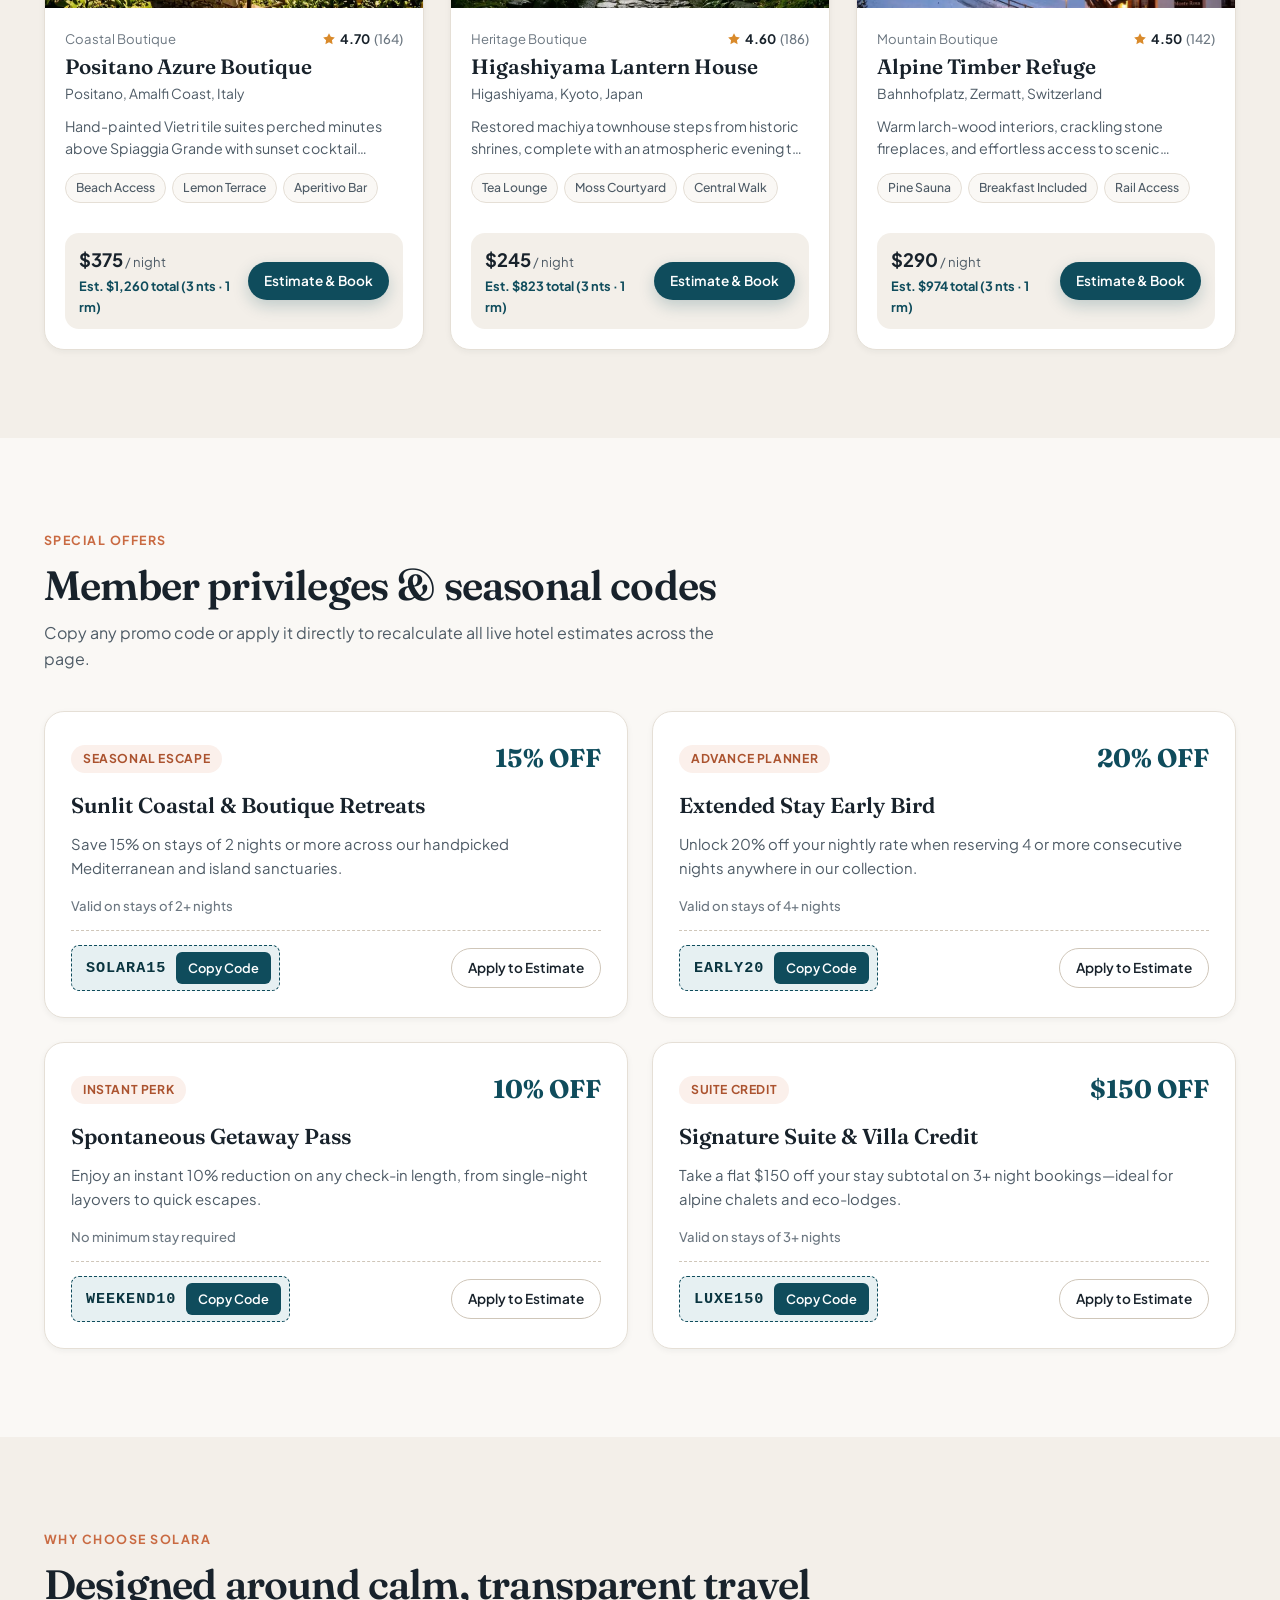
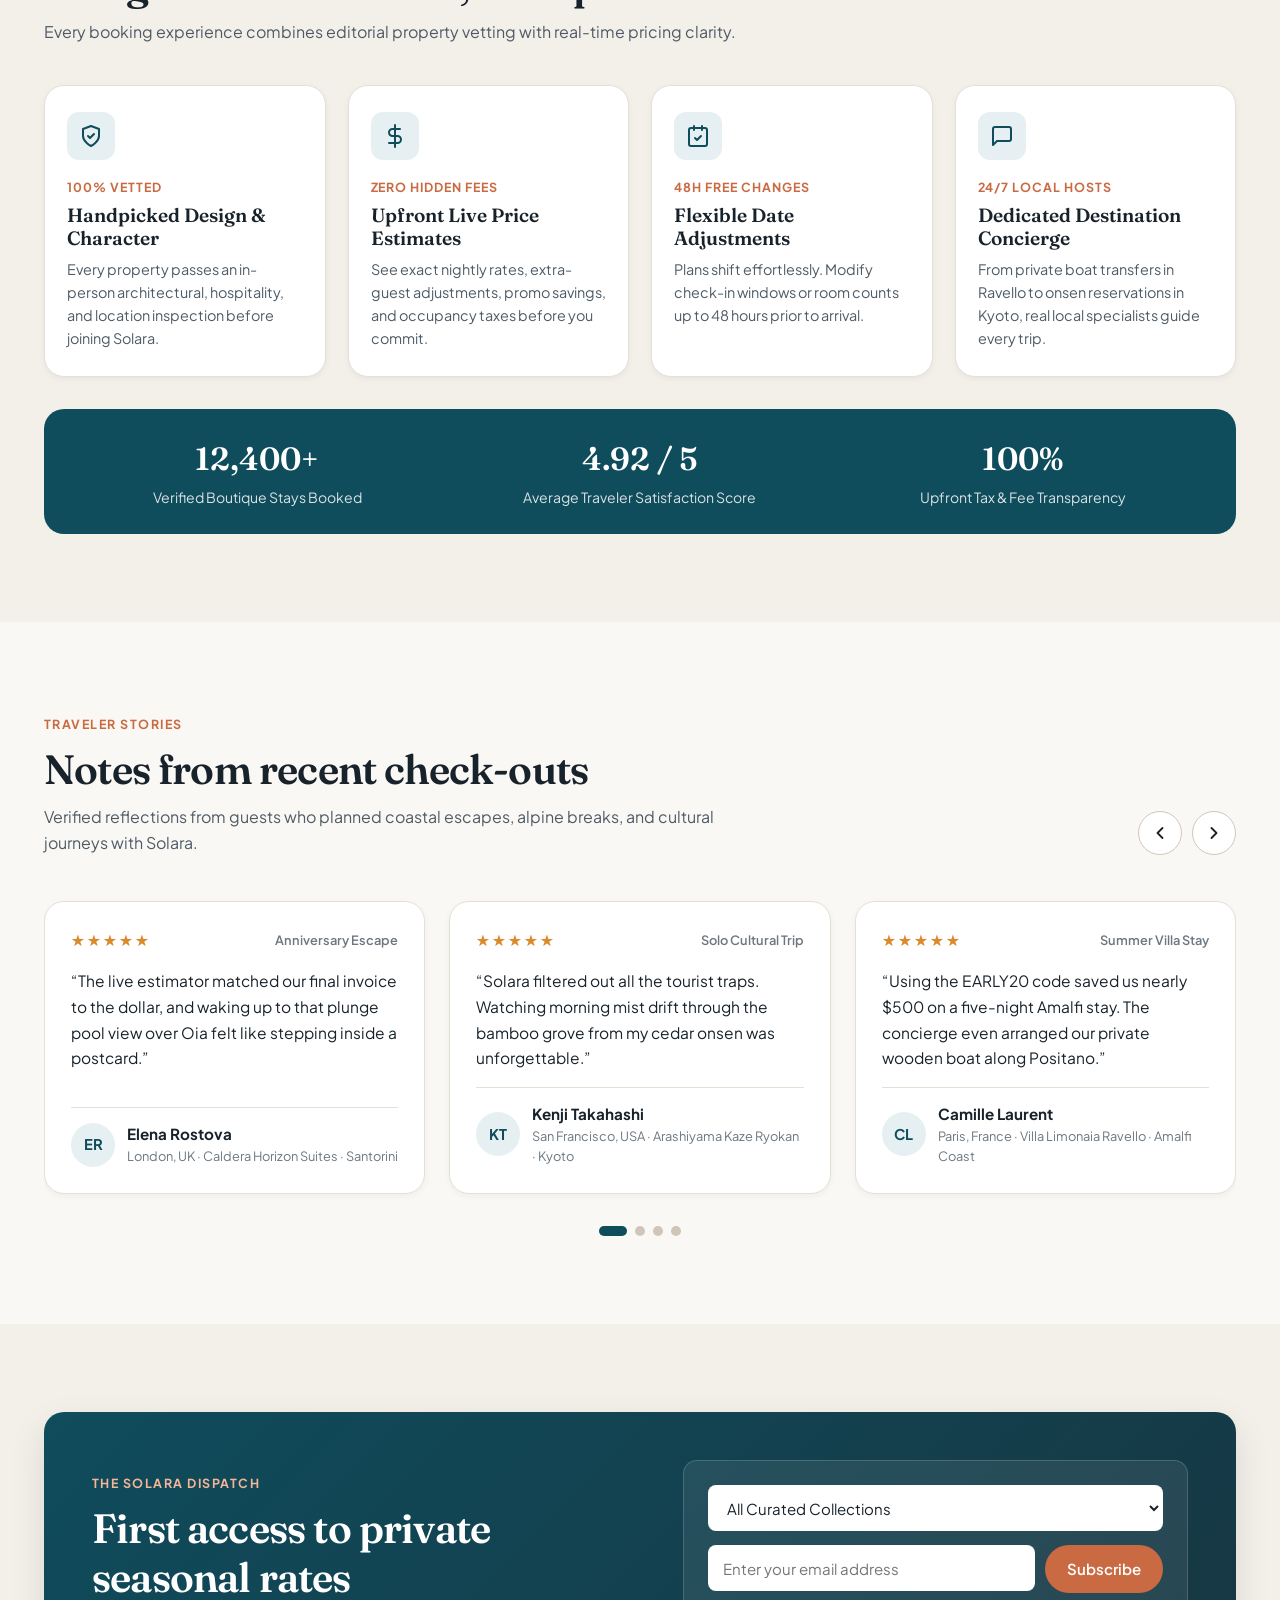
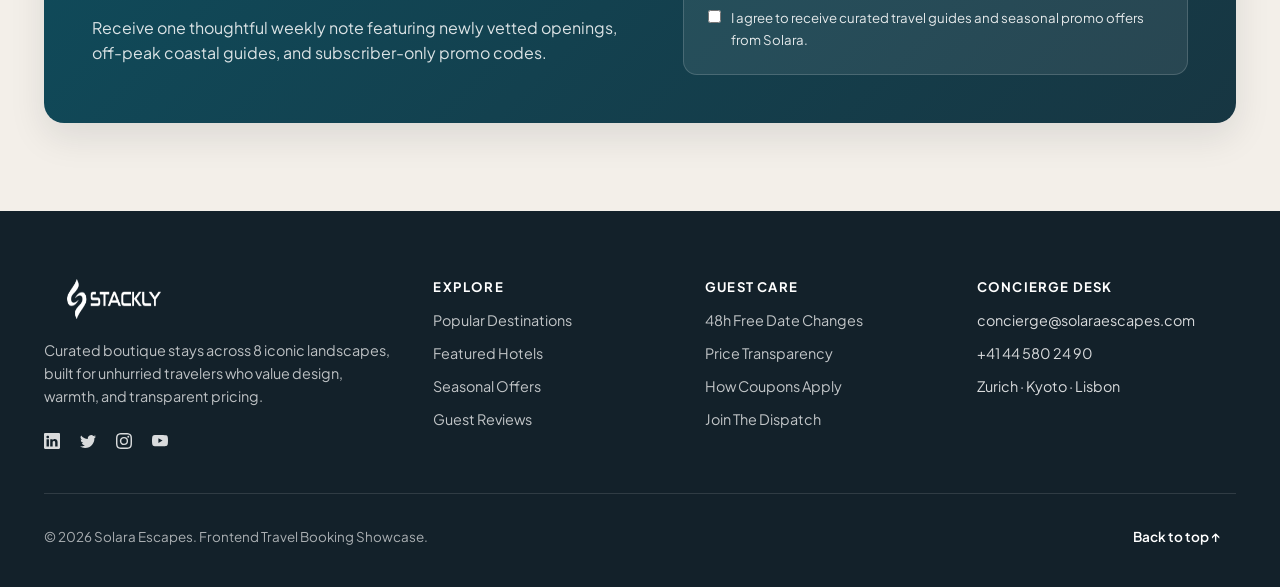
==== commit cf2abfc7: "merging in image" ====
--- a/index.html
+++ b/index.html
@@ -138,7 +138,7 @@
       <section class="hero" aria-label="Destination search hero">
         <div class="hero-media" aria-hidden="true">
           <img
-            src="assets/images/hero-coastal.jpg"
+            src="assets/images/hero-coastal.webp"
             alt="Sunlit Mediterranean cliffside infinity pool overlooking turquoise sea at golden hour"
             class="hero-bg-img"
           />
